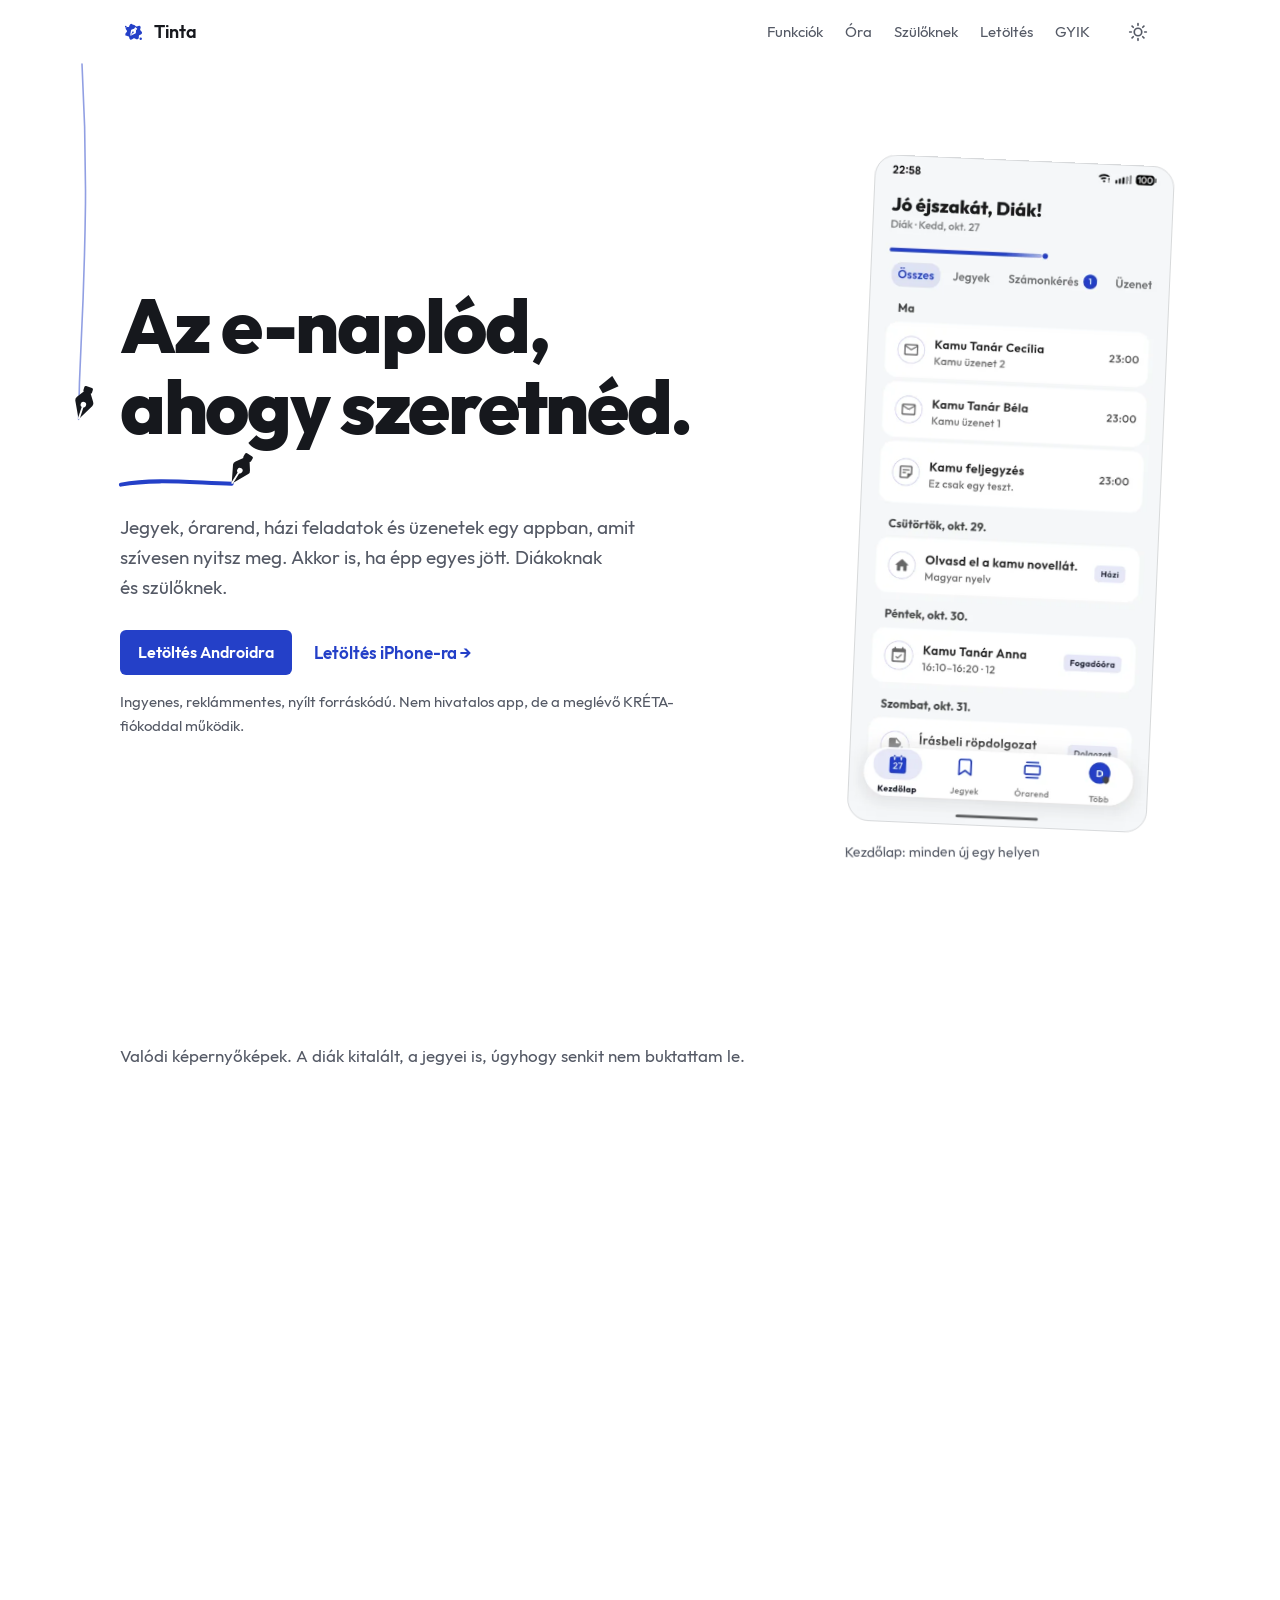
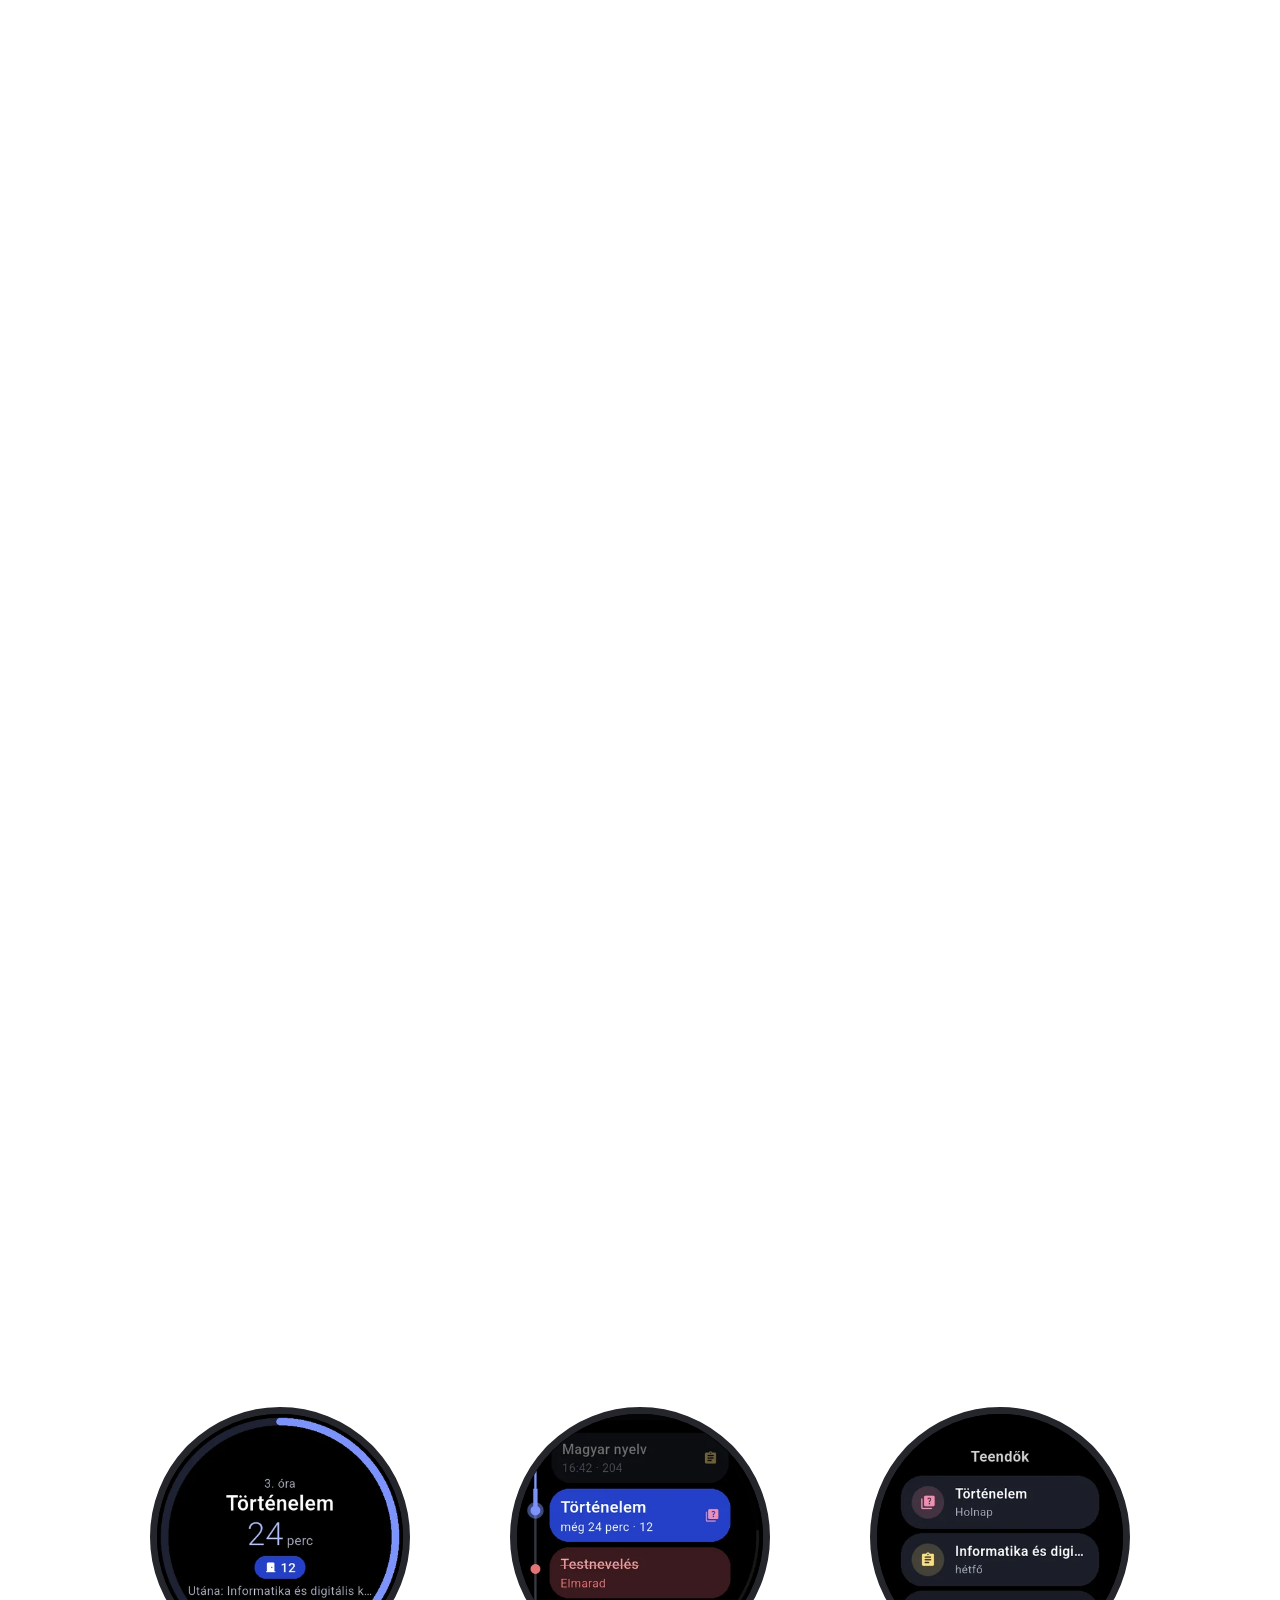
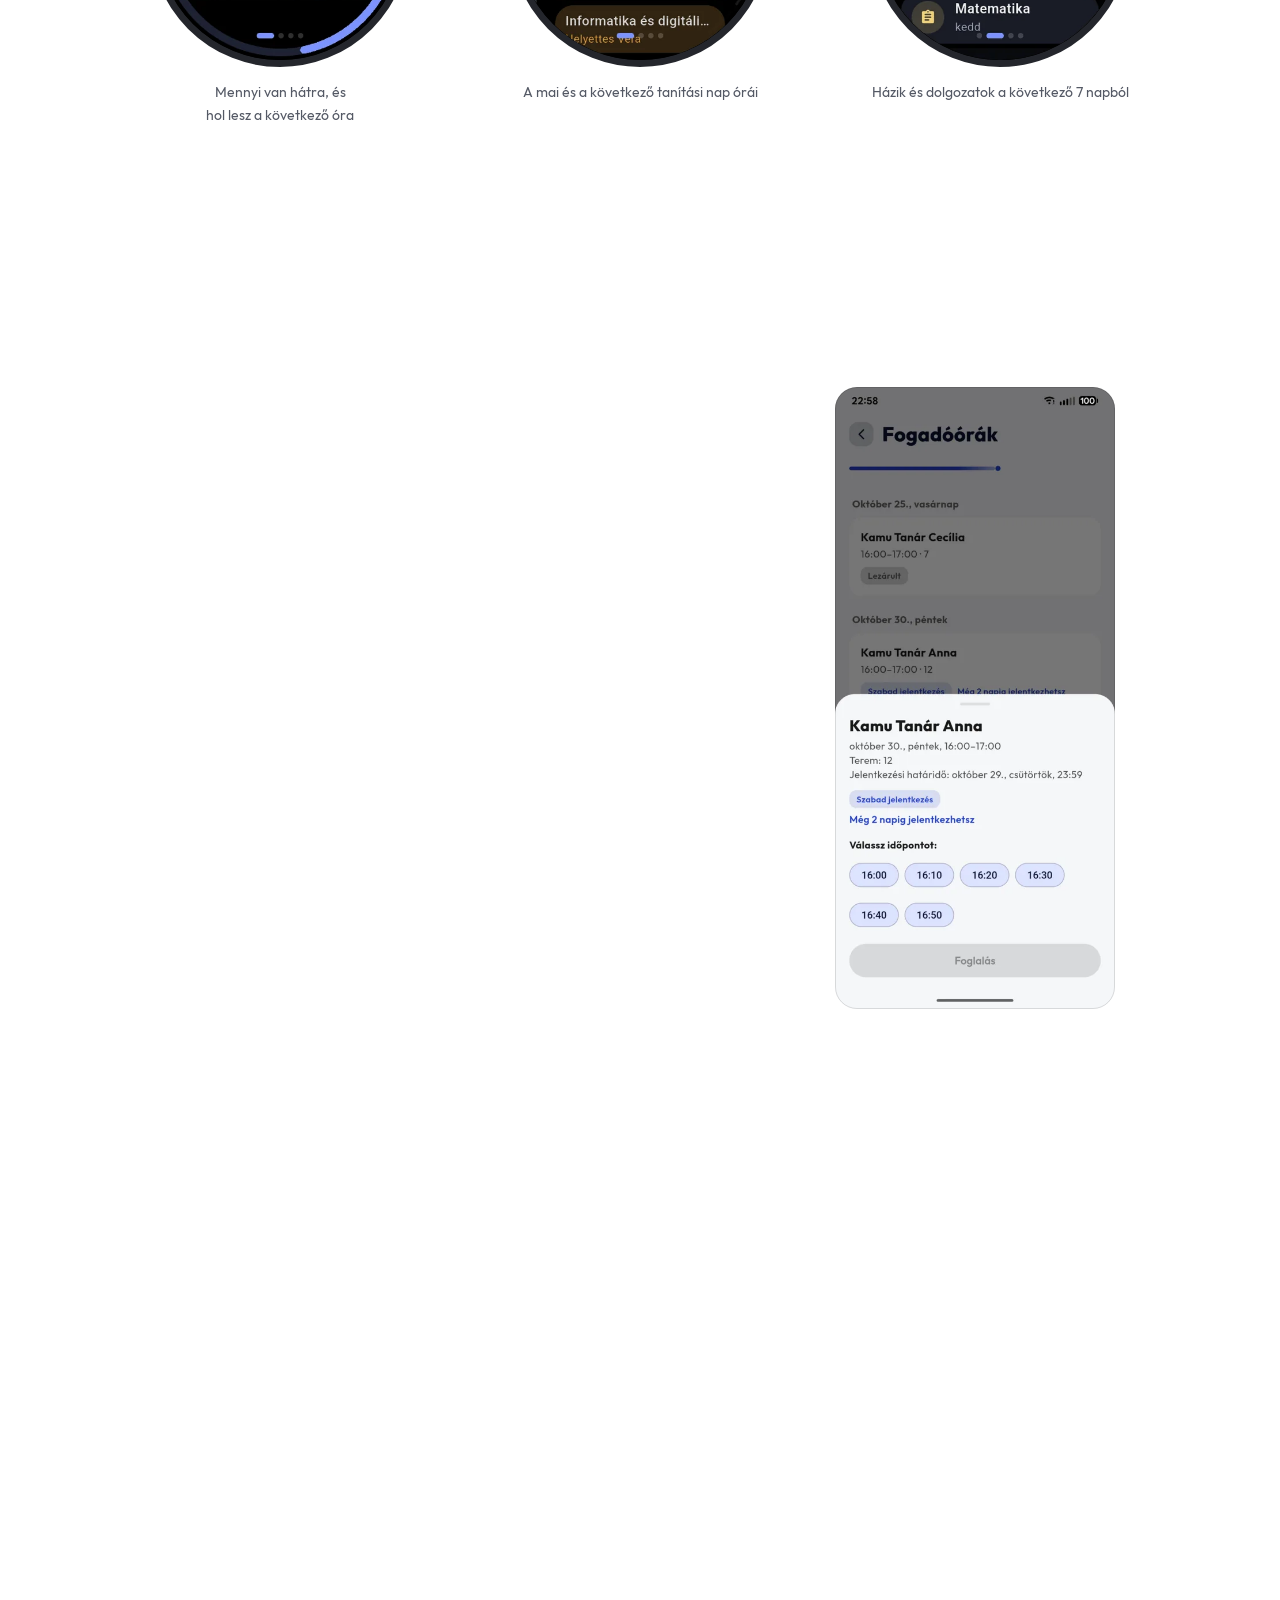
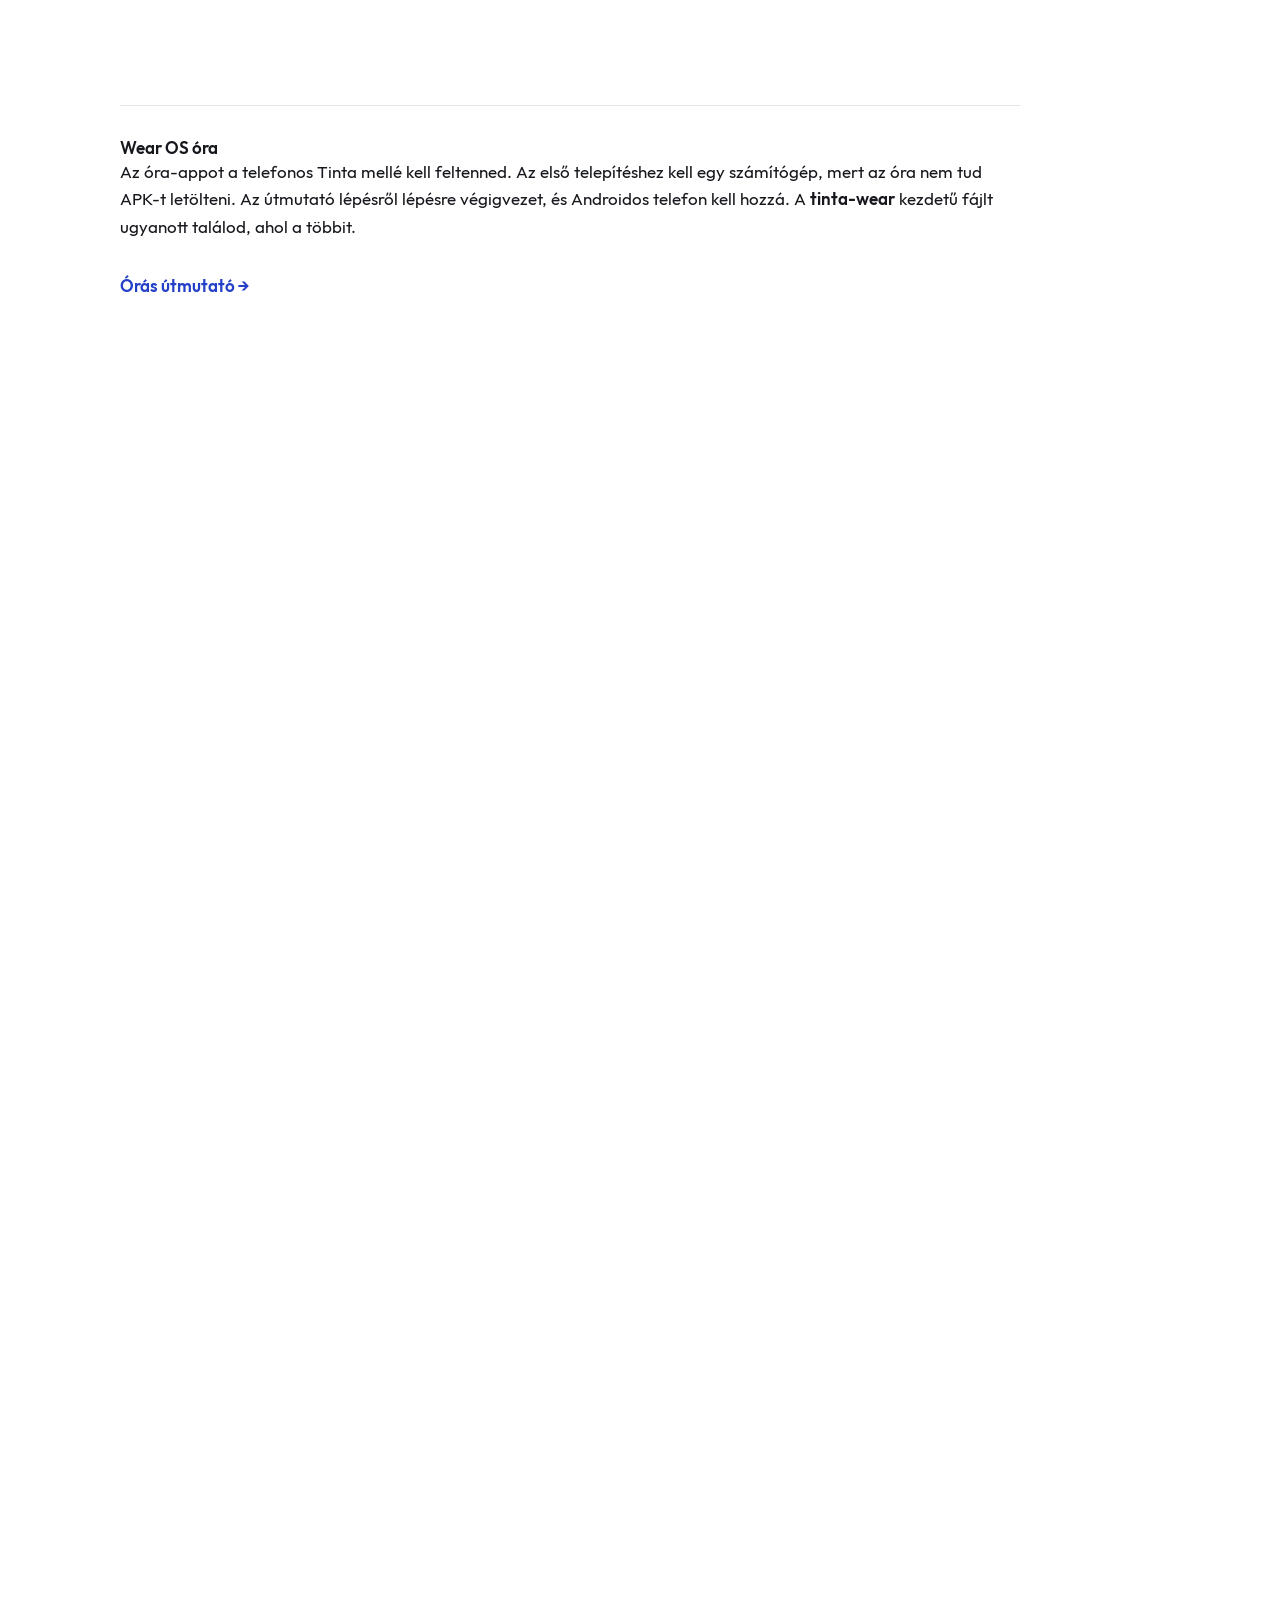
==== index.html @ 8449c196 "Saját F-Droid-tároló (fdroid/repo) + linkek a letöltésnél és a GYIK-ben Co-Authored-By: Claude Opus " ====
<!doctype html>
<html lang="hu" class="no-js">
<head>
  <meta charset="utf-8">
  <meta name="viewport" content="width=device-width, initial-scale=1">
  <meta http-equiv="Content-Security-Policy" content="default-src 'self'; img-src 'self'; style-src 'self'; script-src 'self'; font-src 'self'; object-src 'none'; base-uri 'self'; form-action 'none'">
  <meta name="referrer" content="strict-origin-when-cross-origin">
  <title>Tinta: e-napló app KRÉTA-hoz, Androidra és iPhone-ra</title>
  <meta name="description" content="Tinta: ingyenes, nem hivatalos e-napló app KRÉTA-fiókhoz. Jegyek, órarend, házi feladatok, üzenetek, fogadóórák diákoknak és szülőknek, Androidra és iPhone-ra.">
  <meta name="theme-color" content="#111318">
  <link rel="canonical" href="https://tinta.pacuka.hu/">
  <meta property="og:type" content="website">
  <meta property="og:locale" content="hu_HU">
  <meta property="og:site_name" content="Tinta">
  <meta property="og:title" content="Tinta: e-napló app KRÉTA-hoz">
  <meta property="og:description" content="Ingyenes, nem hivatalos e-napló app KRÉTA-fiókhoz. Jegyek, órarend, házi feladatok, üzenetek, fogadóórák diákoknak és szülőknek.">
  <meta property="og:url" content="https://tinta.pacuka.hu/">
  <meta property="og:image" content="https://tinta.pacuka.hu/img/og.png">
  <meta property="og:image:width" content="1200">
  <meta property="og:image:height" content="630">
  <meta name="twitter:card" content="summary_large_image">
  <script type="application/ld+json">
  {"@context":"https://schema.org","@graph":[
    {"@type":"WebSite","@id":"https://tinta.pacuka.hu/#site","name":"Tinta","alternateName":["Tinta app","Tinta e-napló"],"url":"https://tinta.pacuka.hu/","inLanguage":"hu"},
    {"@type":"MobileApplication","name":"Tinta","alternateName":"Tinta e-napló","url":"https://tinta.pacuka.hu/","description":"Ingyenes, nem hivatalos e-napló app KRÉTA-fiókhoz diákoknak és szülőknek: jegyek, órarend, házi feladatok, üzenetek, fogadóórák.","applicationCategory":"EducationalApplication","operatingSystem":"Android, iOS","inLanguage":"hu","isAccessibleForFree":true,"offers":{"@type":"Offer","price":"0","priceCurrency":"HUF"},"downloadUrl":"https://github.com/Pacuka/tinta/releases/latest","sameAs":["https://github.com/Pacuka/tinta"],"image":"https://tinta.pacuka.hu/img/og.png"}
  ]}
  </script>
  <link rel="icon" href="img/favicon.svg" type="image/svg+xml">
  <link rel="apple-touch-icon" href="img/icon-180.png">
  <link rel="preload" href="fonts/Outfit-800.woff2" as="font" type="font/woff2" crossorigin>
  <script src="js/theme-boot.js"></script>
  <link rel="stylesheet" href="css/style.css">
  <link rel="stylesheet" href="css/anim.css?v=2">
</head>
<body>
<a class="skip" href="#fo">Ugrás a tartalomhoz</a>

<header class="site-header">
  <div class="container">
    <a class="brand" href="./" aria-label="Tinta, főoldal">
      <svg viewBox="0 0 108 108" aria-hidden="true"><defs><mask id="logo-m" maskUnits="userSpaceOnUse" x="0" y="0" width="108" height="108"><path d="M55 24c7 0 9 8 15 7s12-6 15 0-3 10-1 15 10 7 7 14-10 3-12 9 2 13-6 15-10-6-16-4-9 9-15 5-1-10-7-13-13 0-13-8 8-7 7-14-9-8-4-14 10 1 13-5c2-6 5-11 9-11S50 24 55 24z" fill="#fff"/><circle cx="86" cy="82" r="5" fill="#fff"/><circle cx="24" cy="32" r="3.5" fill="#fff"/><g transform="rotate(38 54 56) translate(19.6 20.2) scale(.62)"><path d="M54 88 L36 54 Q34 50 37 46 L48 30 L60 30 L71 46 Q74 50 72 54 Z" fill="#000"/><rect x="45" y="20" width="18" height="12" rx="3" fill="#000"/><path d="M54 86 L54 62" stroke="#fff" stroke-width="3.6" stroke-linecap="round"/><circle cx="54" cy="57" r="5.5" fill="#fff"/></g></mask></defs><rect width="108" height="108" fill="currentColor" mask="url(#logo-m)"/></svg>
      Tinta
    </a>
    <nav class="nav" id="site-nav" aria-label="Főmenü">
      <a href="#funkciok">Funkciók</a>
      <a href="#ora">Óra</a>
      <a href="#szuloknek">Szülőknek</a>
      <a href="#letoltes">Letöltés</a>
      <a href="#gyik">GYIK</a>
    </nav>
    <div class="header-actions">
      <button class="theme-toggle" id="theme-toggle" type="button" aria-pressed="false" aria-label="Világos téma">
        <svg class="moon" viewBox="0 0 24 24" fill="none" stroke="currentColor" stroke-width="2" stroke-linecap="round" stroke-linejoin="round" aria-hidden="true"><path d="M21 12.8A9 9 0 1 1 11.2 3a7 7 0 0 0 9.8 9.8z"/></svg>
        <svg class="sun" viewBox="0 0 24 24" fill="none" stroke="currentColor" stroke-width="2" stroke-linecap="round" aria-hidden="true"><circle cx="12" cy="12" r="4.5"/><path d="M12 2v2M12 20v2M4.9 4.9l1.4 1.4M17.7 17.7l1.4 1.4M2 12h2M20 12h2M4.9 19.1l1.4-1.4M17.7 6.3l1.4-1.4"/></svg>
      </button>
      <button class="menu-toggle" id="menu-toggle" type="button" aria-controls="site-nav" aria-expanded="false" aria-label="Menü">
        <svg viewBox="0 0 24 24" fill="none" stroke="currentColor" stroke-width="2.2" stroke-linecap="round" aria-hidden="true"><path class="bar1" d="M4 7h16"/><path class="bar2" d="M4 12h16"/><path class="bar3" d="M4 17h16"/></svg>
      </button>
    </div>
  </div>
</header>

<main id="fo">
  <div class="margin-ink" aria-hidden="true"><svg><path class="mi-line"/><g class="mi-blot"><path d="M55 24c7 0 9 8 15 7s12-6 15 0-3 10-1 15 10 7 7 14-10 3-12 9 2 13-6 15-10-6-16-4-9 9-15 5-1-10-7-13-13 0-13-8 8-7 7-14-9-8-4-14 10 1 13-5c2-6 5-11 9-11S50 24 55 24z"/></g><g class="mi-nib"><g transform="scale(.5) translate(-54 -88)"><path d="M54 88 L36 54 Q34 50 37 46 L48 30 L60 30 L71 46 Q74 50 72 54 Z"/><rect x="45" y="20" width="18" height="12" rx="3"/><path class="nib-slit" d="M54 86 L54 62"/><circle class="nib-hole" cx="54" cy="57" r="5.5"/></g></g></svg></div>

  <!-- 1. Hero -->
  <section class="hero">
    <div class="container hero-grid">
      <div class="hero-text">
      <h1>Az e-naplód,<br><span class="nowrap">ahogy szeretnéd.</span></h1>
      <svg class="ink-stroke" viewBox="0 0 360 64" aria-hidden="true"><path class="ink-line" d="M6 38 C 70 26, 150 46, 232 32 S 300 26, 318 33"/><g class="ink-blot"><path d="M55 24c7 0 9 8 15 7s12-6 15 0-3 10-1 15 10 7 7 14-10 3-12 9 2 13-6 15-10-6-16-4-9 9-15 5-1-10-7-13-13 0-13-8 8-7 7-14-9-8-4-14 10 1 13-5c2-6 5-11 9-11S50 24 55 24z" transform="translate(322 33) scale(.5) translate(-54 -56)"/><circle cx="356" cy="50" r="3.2"/><circle cx="352" cy="14" r="2.2"/></g><g class="ink-nib"><g transform="rotate(32) scale(.62) translate(-54 -88)"><path d="M54 88 L36 54 Q34 50 37 46 L48 30 L60 30 L71 46 Q74 50 72 54 Z"/><rect x="45" y="20" width="18" height="12" rx="3"/><path class="nib-slit" d="M54 86 L54 62"/><circle class="nib-hole" cx="54" cy="57" r="5.5"/></g></g></svg>
      <p class="lead">Jegyek, órarend, házi feladatok és üzenetek egy appban, amit szívesen nyitsz meg. Akkor is, ha épp egyes jött. Diákoknak és szülőknek.</p>
      <p class="hero-actions">
        <a class="btn btn--primary" href="#letoltes">Letöltés Androidra</a>
        <a class="text-link" href="#iphone">Letöltés iPhone-ra <span aria-hidden="true">→</span></a>
      </p>
      <p class="hero-note">Ingyenes, reklámmentes, nyílt forráskódú. Nem hivatalos app, de a meglévő KRÉTA-fiókoddal működik.</p>
      </div>
      <figure class="hero-shot">
        <div class="screen"><img class="shot-dark" src="img/shots/kezdolap-dark.webp" width="486" height="1080" loading="lazy" alt="A Tinta kezdőlapja: üdvözlés, új üzenetek, házi feladat, fogadóóra-foglalás és dolgozat egy listában"><img class="shot-light" src="img/shots/kezdolap-light.webp" width="486" height="1080" loading="lazy" alt="A Tinta kezdőlapja: üdvözlés, új üzenetek, házi feladat, fogadóóra-foglalás és dolgozat egy listában"></div>
        <figcaption>Kezdőlap: minden új egy helyen</figcaption>
      </figure>
    </div>
  </section>

  <!-- 2. Képek -->
  <section class="section section--shots" id="kepek">
    <div class="container">
      <div class="shots-head">
        <p class="sec-no" aria-hidden="true">Képek</p>
        <h2>Így néz ki.</h2>
        <p>Valódi képernyőképek. A diák kitalált, a jegyei is, úgyhogy senkit nem buktattam le.</p>
      </div>
      <ul class="shots" id="shots-gallery" aria-label="Képernyőképek, oldalra görgethető" aria-roledescription="karusszel">
        <li class="phone-only"><figure>
          <div class="screen"><img class="shot-dark" src="img/shots/kezdolap-dark.webp" width="486" height="1080" loading="lazy" alt="A Tinta kezdőlapja: üdvözlés, új üzenetek, házi feladat, fogadóóra-foglalás és dolgozat egy listában"><img class="shot-light" src="img/shots/kezdolap-light.webp" width="486" height="1080" loading="lazy" alt="A Tinta kezdőlapja: üdvözlés, új üzenetek, házi feladat, fogadóóra-foglalás és dolgozat egy listában"></div>
          <figcaption>Kezdőlap: minden új egy helyen</figcaption></figure></li>
        <li><figure>
          <div class="screen"><img class="shot-dark" src="img/shots/jegyek-dark.webp" width="486" height="1080" loading="lazy" alt="Jegyek: az átlag alakulása grafikonon és tantárgyankénti átlagok"><img class="shot-light" src="img/shots/jegyek-light.webp" width="486" height="1080" loading="lazy" alt="Jegyek: az átlag alakulása grafikonon és tantárgyankénti átlagok"></div>
          <figcaption>Jegyek: átlag, alakulás, tárgyak</figcaption></figure></li>
        <li><figure>
          <div class="screen"><img class="shot-dark" src="img/shots/orarend-dark.webp" width="486" height="1080" loading="lazy" alt="Órarend: a nap órái időponttal és teremmel"><img class="shot-light" src="img/shots/orarend-light.webp" width="486" height="1080" loading="lazy" alt="Órarend: a nap órái időponttal és teremmel"></div>
          <figcaption>Órarend: időpont és terem</figcaption></figure></li>
        <li><figure>
          <div class="screen"><img class="shot-dark" src="img/shots/fogadoorak-dark.webp" width="486" height="1080" loading="lazy" alt="Fogadóórák: a saját foglalás felül, alatta a tanárok fogadóórái"><img class="shot-light" src="img/shots/fogadoorak-light.webp" width="486" height="1080" loading="lazy" alt="Fogadóórák: a saját foglalás felül, alatta a tanárok fogadóórái"></div>
          <figcaption>Fogadóórák: foglalás pár koppintással</figcaption></figure></li>
      </ul>
    </div>
  </section>

  <!-- 3. Miért Tinta? -->
  <section class="section" id="funkciok">
    <div class="container col">
      <p class="sec-no" aria-hidden="true">Funkciók</p>
      <h2>Minden ott van, ahol keresed.</h2>
      <p class="lead">Ugyanazok az adatok, mint a hivatalos KRÉTA-appban, csak nem kell vadásznod rájuk, és nem kell háromszor újraindítanod, hogy betöltsön.</p>
      <div class="features">
        <div class="feature">
          <h3>Válassz témát</h3>
          <p>Témát is választhatsz: Kobalt, Fekete-sárga, Petrol, Üveg vagy Androidon a telefonod saját színei, sötét és világos változatban is.</p>
        </div>
        <div class="feature">
          <h3>Net nélkül is megy</h3>
          <p>Gyorsan indul, és a legutóbbi adataidat akkor is mutatja, ha épp nincs net. Vagy ha épp a KRÉTA nincs. 2026 szeptemberében például napokig akadozott. A buszon is megnézheted, hányadik órád következik.</p>
        </div>
        <div class="feature">
          <h3>Szól, ha kell</h3>
          <p>Értesít, ha új jegyet kaptál, vagy ha elmarad egy óra (iPhone-on néha kis késéssel). Az utóbbinak általában jobban örülsz.</p>
        </div>
        <div class="feature">
          <h3>Az adataid nálad maradnak</h3>
          <p>A jegyeid csak a telefonod és a KRÉTA között utaznak. Nincs reklám, nincs követés, nincs statisztika. Én sem tudom, hányas lett a dolgozatod. A KRÉTA fejlesztőjét 2024-ben <a href="https://telex.hu/techtud/2024/02/21/kreta-hekkertamadas-feltores-szemelyes-adatok-naih-vizsgalat-eredmeny-adatvedelmi-birsag">110 millió forintra bírságolta</a> az adatvédelmi hatóság egy hekkertámadás miatt. Tőlem nincs mit ellopni, mert nincs szerverem.</p>
        </div>
      </div>
    </div>
  </section>

  <!-- Óra -->
  <section class="section" id="ora">
    <div class="container">
      <div class="col">
        <p class="sec-no" aria-hidden="true">Óra</p>
        <h2>A Tinta mindig kéznél van.</h2>
        <p class="lead">Ha Wear OS-es órád van (például Galaxy Watch4 vagy újabb, illetve Pixel Watch), a Tinta azon is fut. Az adatokat a telefonos Tintától kapja, úgyhogy az órán nem kell belépni.</p>
      </div>
      <ul class="watches">
        <li><figure>
          <img src="img/shots/ora-kezdolap.webp" width="400" height="400" loading="lazy" alt="Tinta az órán: a kör alakú csík mutatja az óra haladását, középen a tantárgy, a hátralévő percek és a terem.">
          <figcaption>Mennyi van hátra, és hol lesz a következő óra</figcaption></figure></li>
        <li><figure>
          <img src="img/shots/ora-orarend.webp" width="400" height="400" loading="lazy" alt="Órarend az órán: a tintavonal mellett a nap órái, az elmaradt piros, a helyettesítés narancs.">
          <figcaption>A mai és a következő tanítási nap órái</figcaption></figure></li>
        <li><figure>
          <img src="img/shots/ora-teendok.webp" width="400" height="400" loading="lazy" alt="Teendők az órán: a következő napok házijai és dolgozatai tantárggyal és nappal.">
          <figcaption>Házik és dolgozatok a következő 7 napból</figcaption></figure></li>
      </ul>
      <div class="col">
        <p>A számlapra is kiteheted egy kis mezőben a következő órát, vagy oldalra húzva gyorsnézetben megnézheted, az app megnyitása nélkül. A tanulmányi átlagod és a friss jegyeid is ott vannak. A részletekhez ott a telefon, ez egy óra, nem regényolvasó.</p>
      </div>
    </div>
  </section>

  <!-- 4. Szülőknek -->
  <section class="section" id="szuloknek">
    <div class="container split">
      <div class="split-text">
        <p class="sec-no" aria-hidden="true">Szülőknek</p>
        <h2>Ugyanaz az app, szülői fiókkal.</h2>
        <p class="lead">Szülőként is a hivatalos KRÉTA-oldalon lépsz be. A Tinta magától rájön, hogy szülő vagy. Semmit nem kell beállítanod.</p>
        <ul class="plain-list">
          <li><strong>Igazolás beküldése</strong> Hiányzás igazolása az appból, akár orvosi papír fotójával. Látod a döntést is.</li>
          <li><strong>Fogadóóra-foglalás</strong> Válassz időpontot, és tedd be a naptáradba. Reggel emlékeztet is.</li>
          <li><strong>Üzenet a tanároknak</strong> Írj az osztályfőnöknek vagy bármelyik tanárnak. A válaszokat is ugyanott látod.</li>
          <li><strong>Több gyerek, egy app</strong> Minden gyereknek külön fiókja van, egy koppintással válthatsz köztük.</li>
        </ul>
      </div>
      <figure class="split-shot">
        <div class="screen"><img class="shot-dark" src="img/shots/foglalas-dark.webp" width="486" height="1080" loading="lazy" alt="Fogadóóra foglalása: szabad időpontok gombokként, alatta a Foglalás gomb"><img class="shot-light" src="img/shots/foglalas-light.webp" width="486" height="1080" loading="lazy" alt="Fogadóóra foglalása: szabad időpontok gombokként, alatta a Foglalás gomb"></div>
      </figure>
    </div>
  </section>

  <!-- 5. Letöltés -->
  <section class="section" id="letoltes">
    <div class="container">
      <div class="col">
        <p class="sec-no" aria-hidden="true">Letöltés</p>
        <h2>Így teheted fel. <span class="stamp">Ingyenes</span></h2>
        <p class="lead">Az appboltokban még nincs fent, ezért a GitHubról töltheted le. Regisztrálni sem kell.</p>
      </div>
      <div class="download">
        <div class="platform">
          <h3>Android</h3>
          <ol>
            <li>Nyisd meg a letöltési oldalt a telefonodon.</li>
            <li>Töltsd le ezt: <strong>tinta-…-arm64-v8a.apk</strong> (a legtöbb mai telefonra ez kell). Régebbi telefonra az <strong>armeabi-v7a</strong> változat kell.</li>
            <li>Nyisd meg a letöltött fájlt, és engedélyezd a telepítést, ha a telefon rákérdez.</li>
          </ol>
          <!-- Kiadáskor frissíteni: verziószám és méret (arm64 APK). -->
          <p class="platform-actions"><a class="btn btn--primary" href="https://github.com/Pacuka/tinta/releases/latest">Letöltés (GitHub)</a> <span class="dl-meta">v1.7.0 · 14 MB</span></p>
          <p class="small">Ha új verzió jön ki, az app szól, és pár koppintással frissítheted.</p>
          <p class="small">F-Droidot használsz? Vedd fel a <a href="https://fdroid.link/#https://tinta.pacuka.hu/fdroid/repo?fingerprint=7332B48B129B1CCF4725B177BD5091FEB39F1C6BF50FBC69EE1B6D5174860196"><span class="nowrap">Tinta F-Droid-tárolóját</span></a>, és onnan is telepítheted, frissítheted.</p>
        </div>
        <div class="platform" id="iphone">
          <h3>iPhone</h3>
          <ol>
            <li>iPhone-ra az <strong>AltStore</strong> nevű ingyenes programmal tudod feltenni, egy számítógép segítségével.</li>
            <li>Az útmutató lépésről lépésre végigvezet, képekkel és hibaelhárítással.</li>
            <li>Fontos: ingyenes Apple ID-vel az appot <strong>hetente újra kell hitelesíteni</strong>. Ha a gépen fut az AltServer, és a telefon ugyanarra a wifire csatlakozik, ezt magától elintézi.</li>
          </ol>
          <p class="platform-actions">
            <a class="text-link" href="https://github.com/Pacuka/tinta/blob/main/ipa-sideloading.md">iPhone-os útmutató <span aria-hidden="true">→</span></a>
            <a class="text-link text-link--quiet" href="https://github.com/Pacuka/tinta/releases/latest">Tinta.ipa</a>
          </p>
        </div>
      </div>
      <div class="watch-install" id="ora-telepites">
        <h3>Wear OS óra</h3>
        <p>Az óra-appot a telefonos Tinta mellé kell feltenned. Az első telepítéshez kell egy számítógép, mert az óra nem tud APK-t letölteni. Az útmutató lépésről lépésre végigvezet, és Androidos telefon kell hozzá. A <strong>tinta-wear</strong> kezdetű fájlt ugyanott találod, ahol a többit.</p>
        <p class="platform-actions">
          <a class="text-link" href="https://github.com/Pacuka/tinta/blob/main/wear-os.md">Órás útmutató <span aria-hidden="true">→</span></a>
        </p>
      </div>
    </div>
  </section>

  <!-- 6. GYIK -->
  <section class="section" id="gyik">
    <div class="container">
      <div class="col"><p class="sec-no" aria-hidden="true">Kérdések</p>
      <h2>Gyakori kérdések</h2></div>
      <div class="faq">
        <div class="qa">
          <h3>Ez a hivatalos KRÉTA-app?</h3>
          <p>Nem. A Tinta független, nem hivatalos alkalmazás. Ugyanonnan tölti le az adataidat, ahonnan a hivatalos KRÉTA-app is. Nem áll kapcsolatban a KRÉTA üzemeltetőjével (Educational Development Informatikai Zrt., korábban eKRÉTA Informatikai Zrt.), és az nem is támogatja.</p>
        </div>
        <div class="qa">
          <h3>Biztonságos? Látja valaki a jelszavam?</h3>
          <p>A belépéshez a Tinta az appon belül megnyitja a KRÉTA hivatalos bejelentkezési oldalát (<span class="nowrap">idp.e-kreta.hu</span>), ott adod meg a jelszavad. A Tinta nem kéri el, nem menti el és sehova nem küldi tovább, ezt a nyilvános forráskódban bárki ellenőrizheti. Az adataid titkosítva, csak a telefonod és a KRÉTA szerverei között utaznak. Nincs köztes szerver, és nem figyelem, mit csinálsz az appban.</p>
        </div>
        <div class="qa">
          <h3>Miért nincs a Google Play Áruházban?</h3>
          <p>Mert ott nem élne sokáig. 2020 decemberében az eKRÉTA kérésére a Google egy csapásra levette a Play Áruházból a Filc Naplót, az Arisztokrétát és még két másik KRÉTA-klienst (Napló+, K-Napló), összesen nagyjából 20 000 aktív telepítéssel (<a href="https://web.archive.org/web/2021/https://filcnaplo.hu/dmca/">a Filc csapatának beszámolója</a>). 2021 szeptemberében a Filc még egyszer felkerült a Playre, és 11 napot élt. Később a reFilc is eltűnt onnan. Nem szeretném, ha a Tinta is erre a sorsra jutna, úgyhogy marad a közvetlen letöltés. Bónusz: így az újítások is gyorsabban jönnek. A fájlt a saját kulcsommal írom alá, így a telepített Tintát csak az én frissítéseim írhatják felül. Ezért mindig innen vagy a GitHubról töltsd le, máshonnan ne.</p>
        </div>
        <div class="qa">
          <h3>Hogyan frissül?</h3>
          <p>Androidon a Tinta minden indításkor megnézi a GitHubon, van-e új verzió, és ha van, szól. Egy koppintással letöltöd, a telepítést pedig a telefonod kéri jóváhagyni. Az adataid és a beállításaid megmaradnak. Ha az <a href="https://obtainium.imranr.dev/">Obtainiumot</a> használod, add hozzá ezt a címet: <span class="nowrap">github.com/Pacuka/tinta</span>, és onnantól az is figyeli a frissítéseket. F-Droidban (vagy Droid-ify-ban) pedig a <a href="https://fdroid.link/#https://tinta.pacuka.hu/fdroid/repo?fingerprint=7332B48B129B1CCF4725B177BD5091FEB39F1C6BF50FBC69EE1B6D5174860196">Tinta saját tárolóját</a> veheted fel, ugyanazok az APK-k vannak benne, mint a GitHubon.</p>
        </div>
        <div class="qa">
          <h3>Milyen órán megy?</h3>
          <p>Wear OS-es órán, például Galaxy Watch4-en vagy újabbon, illetve Pixel Watch-on, Androidos telefon mellett. Eddig csak Galaxy Watch7-en volt kipróbálva, más órákon még nem. Apple Watch-ra nincs, és a régi, Tizen-es Galaxy órákon sem fut.</p>
        </div>
        <div class="qa">
          <h3>Honnan tudom, hogy a fájl tényleg tőled van?</h3>
          <p>Minden Tinta APK-t ugyanazzal a kulccsal írok alá. A tanúsítvány SHA-256-ujjlenyomata: <code class="fp">AA:48:66:1E:28:55:5B:22:FA:D6:FB:FD:B6:C0:C6:79:68:62:9B:FA:9F:5C:FD:12:1D:48:7E:22:13:7F:F7:AA</code> Az Android magától is visszautasítja azt a frissítést, amelyet más kulcs írt alá, úgyhogy egy hamisított Tinta nem tudja felülírni a tiédet.</p>
        </div>
        <div class="qa">
          <h3>Hogyan működnek az értesítések?</h3>
          <p>A Tinta az órarended alapján óra előtt, az óra elején és rögtön óra után megnézi a KRÉTÁ-ban, van-e új jegy, hiányzás vagy elmaradó óra, máskor nagyjából negyedóránként. Ha rákoppintasz az értesítésre, rögtön az adott jegy vagy üzenet nyílik meg. Ez teljesen a telefonodon történik, nincs köztes értesítési szerver. Az akkumulátorkímélő beállítások késleltethetik: Xiaomi-telefonokon engedélyezd az automatikus indítást, és vedd le a Tintáról az akkumulátorkorlátozást. iPhone-on akkor néz körül, amikor az iOS engedi, ezért ott késhetnek az értesítések.</p>
        </div>
        <div class="qa">
          <h3>Valami nem működik. Kinek szóljak?</h3>
          <p>Nekem, ne az iskolának és ne a KRÉTA ügyfélszolgálatának: ők nem tudnak segíteni a Tintával. Hibát a <a href="https://github.com/Pacuka/tinta/issues">GitHubon</a> jelezhetsz, vagy ha az app hibaképernyőt mutat, közvetlenül onnan is. A hibajegyek nyilvánosak, ezért ne írj bele nevet, iskolát, jegyet vagy más személyes adatot. Írd le, mit csináltál, mire számítottál, és mi történt helyette.</p>
        </div>
        <div class="qa">
          <h3>Fontos dolgokban is számíthatok rá?</h3>
          <p>A Tinta ugyanazokat az adatokat mutatja, mint a hivatalos app, de egy ember hobbiprojektje, ingyenes, és garancia nélkül kapod, úgy, ahogy van. Ha valami igazán fontos, például határidő, igazolás vagy félévi jegy, nézd meg a hivatalos KRÉTÁ-ban is. Ha egy értesítés késik vagy elmarad, vagy egy adat rosszul jelenik meg, azért nem tudok felelősséget vállalni.</p>
        </div>
        <div class="qa">
          <h3>Minden funkciót kipróbáltál?</h3>
          <p>Élesben nem mindet lehet kipróbálni: egy igazolást vagy egy fogadóóra-foglalást nem küldhetek be csak tesztelésből. Ezért minden funkciót egy tesztszerveren is végigpróbáltam, amely úgy válaszol, mint a KRÉTA. Ha élesben valami mégsem úgy megy, ahogy kéne, szólj.</p>
        </div>
        <div class="qa">
          <h3>Használtál mesterséges intelligenciát?</h3>
          <p>Igen, sokat. A kód nagy részét a Claude nevű AI írja: én mondom meg, mit csináljon, átnézem, és minden változást kipróbálok a saját telefonomon, mielőtt kiadnám. A Dartot még tanulom: a kódot nagyjából értem, de nem minden részét látom át egyedül. A forráskód nyilvános, úgyhogy nem kell elhinned nekem: bárki megnézheti, mit csinál az app.</p>
        </div>
        <div class="qa">
          <h3>Mennyibe kerül?</h3>
          <p>Semennyibe. Nincs benne reklám, és fizetős funkció sincs. Tényleg. Összehasonlításul: a KRÉTA fenntartása <a href="https://telex.hu/belfold/2026/06/03/kreta-monopolhelyzet-kozoktatas-informatika-lannert-judit-fauszt-zoltan">évente több mint 7 milliárd forintba</a> kerül, az adódból.</p>
        </div>
        <div class="qa">
          <h3>Mi köze a Folióhoz és a Firkához?</h3>
          <p>A Tinta a Folio nevű nyílt forráskódú KRÉTA-kliens továbbfejlesztése. A Folio pedig a Filc, a reFilc és a Firka munkájára épül. Köszönet minden korábbi fejlesztőnek! Saját kinézetet és új funkciókat kapott, például szülői belépést, igazolásküldést és fogadóórákat. A forráskód nyilvános, AGPL-3.0 licenccel.</p>
        </div>
      </div>
    </div>
  </section>

</main>

<footer class="site-footer">
  <div class="container">
    <p class="disclaimer">A Tinta nem hivatalos KRÉTA-alkalmazás, és nem áll kapcsolatban a KRÉTA üzemeltetőjével, az Educational Development Informatikai Zrt.-vel (korábban eKRÉTA Informatikai Zrt.).</p>
    <p>Készítette <a href="https://github.com/Pacuka">Pacuka</a>, a Folio nyílt forráskódú projektre építve. AGPL-3.0 licenc.</p>
    <p class="footer-links">
      <a href="adatvedelem.html">Adatvédelem</a>
      <a href="https://github.com/Pacuka/tinta">GitHub</a>
      <a href="https://github.com/Pacuka/tinta/issues">Hibabejelentés</a>
    </p>
  </div>
</footer>

<script src="js/main.js"></script>
  <script src="js/anim.js" defer></script>
</body>
</html>
---- css/style.css ----
/* Tinta weboldal: „csendes” változat, egy keskeny szöveghasáb,
   a képernyőképek beszélnek. Sötét (alap) és fehér téma. */

@font-face {
  font-family: "Outfit";
  src: url("../fonts/Outfit-400.woff2") format("woff2");
  font-weight: 400;
  font-display: swap;
}
@font-face {
  font-family: "Outfit";
  src: url("../fonts/Outfit-600.woff2") format("woff2");
  font-weight: 600;
  font-display: swap;
}

@font-face {
  font-family: "Outfit";
  src: url("../fonts/Outfit-800.woff2") format("woff2");
  font-weight: 800;
  font-display: swap;
}

/* ---------- tokens ---------- */
:root,
:root[data-theme="dark"] {
  --bg: #111318;
  --text: #e8e9ed;
  --muted: #a1a5b0;
  --faint: #6f7480;
  --line: rgba(255, 255, 255, 0.11);
  --ink: #93a5ff; /* links, small accents */
  --stroke: #5c76ff; /* the pen line */
  --btn: #3f5ef0;
  --btn-text: #ffffff;
  --focus: #ffd166;
  --screen-edge: rgba(255, 255, 255, 0.14);
  --red: #ff7a6b;
  color-scheme: dark;
}
:root[data-theme="light"] {
  --bg: #ffffff;
  --text: #16181d;
  --muted: #545965;
  --faint: #8a8f99;
  --line: rgba(0, 0, 0, 0.1);
  --ink: #2440c8;
  --stroke: #2440c8;
  --btn: #2440c8;
  --btn-text: #ffffff;
  --focus: #b4007a;
  --screen-edge: rgba(0, 0, 0, 0.12);
  --red: #c8321e;
  color-scheme: light;
}
/* without JavaScript: follow the device */
@media (prefers-color-scheme: light) {
  :root:not([data-theme]) {
    --bg: #ffffff;
    --text: #16181d;
    --muted: #545965;
    --faint: #8a8f99;
    --line: rgba(0, 0, 0, 0.1);
    --ink: #2440c8;
    --stroke: #2440c8;
    --btn: #2440c8;
    --focus: #b4007a;
    --screen-edge: rgba(0, 0, 0, 0.12);
    --red: #c8321e;
    color-scheme: light;
  }
}

/* ---------- base ---------- */
*,
*::before,
*::after {
  box-sizing: border-box;
}
html {
  scroll-behavior: smooth;
  -webkit-text-size-adjust: 100%;
}
body {
  margin: 0;
  background: var(--bg);
  color: var(--text);
  font-family: "Outfit", system-ui, sans-serif;
  font-size: 17px;
  line-height: 1.6;
  -webkit-font-smoothing: antialiased;
  overflow-x: hidden;
}
img,
svg {
  display: block;
  max-width: 100%;
}
a {
  color: var(--ink);
  text-underline-offset: 3px;
  text-decoration-thickness: 1px;
}
a:hover {
  text-decoration-thickness: 2px;
}
h1,
h2,
h3 {
  margin: 0;
  font-weight: 600;
  line-height: 1.2;
  text-wrap: balance;
}
h2 {
  font-size: clamp(32px, 5.2vw, 56px);
  font-weight: 800;
  letter-spacing: -0.03em;
  line-height: 1.04;
}
.sec-no {
  font-size: 13px;
  font-weight: 600;
  letter-spacing: 0.08em;
  text-transform: uppercase;
  color: var(--ink);
  margin-bottom: 10px;
}
.stamp {
  display: inline-block;
  vertical-align: middle;
  margin-left: 10px;
  padding: 2px 10px 1px;
  border: 2.5px solid var(--red);
  border-radius: 5px;
  color: var(--red);
  font-size: 15px;
  font-weight: 800;
  letter-spacing: 0.12em;
  text-transform: uppercase;
  line-height: 1.5;
  transform: rotate(-6deg) translateY(-6px);
  opacity: 0.9;
}
.dl-meta {
  font-size: 14px;
  color: var(--muted);
  margin-left: 10px;
  font-variant-numeric: tabular-nums;
}
h3 {
  font-size: 17px;
}
.feature h3 {
  font-size: 21px;
  font-weight: 800;
  letter-spacing: -0.01em;
}
p,
figure,
ul,
ol {
  margin: 0;
}
p {
  text-wrap: pretty;
}
strong {
  font-weight: 600;
}
.nowrap {
  white-space: nowrap;
}
:focus-visible {
  outline: 2px solid var(--focus);
  outline-offset: 3px;
  border-radius: 4px;
}
.skip {
  position: absolute;
  left: -999px;
  top: 8px;
  background: var(--bg);
  color: var(--text);
  padding: 8px 12px;
  border: 1px solid var(--line);
  z-index: 100;
}
.skip:focus {
  left: 16px;
}
@media (prefers-reduced-motion: reduce) {
  html {
    scroll-behavior: auto;
  }
  *,
  *::before,
  *::after {
    transition: none !important;
  }
}

/* ---------- layout ---------- */
.container {
  width: 100%;
  max-width: 1088px;
  margin: 0 auto;
  padding: 0 20px;
}
@media (min-width: 720px) {
  .container {
    padding: 0 24px;
  }
}
/* the reading column: short lines, left aligned */
.col {
  max-width: 640px;
}
.container.col {
  max-width: 1088px;
}
.container.col > * {
  max-width: 640px;
}
.lead {
  color: var(--muted);
  margin-top: 10px;
}
.small {
  font-size: 15px;
  color: var(--muted);
}
.section {
  padding: 72px 0 0;
}
@media (min-width: 900px) {
  .section {
    padding-top: 112px;
  }
}

/* ---------- header ---------- */
.site-header {
  position: relative;
  z-index: 20;
}
.site-header .container {
  display: flex;
  align-items: center;
  height: 64px;
  gap: 8px;
}
.brand {
  display: flex;
  align-items: center;
  gap: 8px;
  font-weight: 600;
  font-size: 18px;
  color: var(--text);
  text-decoration: none;
}
.brand svg {
  width: 26px;
  height: 26px;
  color: var(--stroke);
}
.nav {
  display: none;
  margin-left: auto;
  gap: 22px;
}
.nav a {
  color: var(--muted);
  text-decoration: none;
  font-size: 15px;
}
.nav a:hover {
  color: var(--text);
}
@media (min-width: 760px) {
  .nav {
    display: flex;
  }
}
@media (max-width: 759px) {
  .nav.open {
    display: flex;
    flex-direction: column;
    gap: 0;
    position: absolute;
    top: 64px;
    left: 0;
    right: 0;
    padding: 4px 20px 16px;
    background: var(--bg);
    border-bottom: 1px solid var(--line);
  }
  .nav.open a {
    font-size: 18px;
    padding: 10px 0;
    color: var(--text);
  }
  /* without JavaScript the menu can't open, so just show the links */
  .no-js .nav {
    display: flex;
    flex-wrap: wrap;
    gap: 4px 14px;
  }
  .no-js .site-header .container {
    flex-wrap: wrap;
    height: auto;
    padding-top: 14px;
  }
}
.header-actions {
  display: flex;
  align-items: center;
  gap: 2px;
  margin-left: auto;
}
@media (min-width: 760px) {
  .header-actions {
    margin-left: 18px;
  }
}
.theme-toggle,
.menu-toggle {
  width: 44px;
  height: 44px;
  padding: 0;
  border: 0;
  background: none;
  color: var(--muted);
  display: grid;
  place-items: center;
  cursor: pointer;
}
.theme-toggle:hover,
.menu-toggle:hover {
  color: var(--text);
}
.theme-toggle svg,
.menu-toggle svg {
  width: 20px;
  height: 20px;
}
.theme-toggle .sun {
  display: none;
}
:root[data-theme="light"] .theme-toggle .sun {
  display: block;
}
:root[data-theme="light"] .theme-toggle .moon {
  display: none;
}
.no-js .theme-toggle,
.no-js .menu-toggle {
  display: none;
}
@media (min-width: 760px) {
  .menu-toggle {
    display: none;
  }
}

/* ---------- buttons & links ---------- */
.btn {
  display: inline-block;
  padding: 10px 18px;
  border-radius: 6px;
  font-weight: 600;
  font-size: 16px;
  text-decoration: none;
  color: var(--text);
}
.btn--primary {
  background: var(--btn);
  color: var(--btn-text);
}
.btn--primary:hover {
  filter: brightness(1.08);
}
.text-link {
  font-weight: 600;
  text-decoration: none;
  padding: 10px 0;
}
.text-link:hover {
  text-decoration: underline;
}
.text-link--quiet {
  font-weight: 400;
  color: var(--muted);
  text-decoration: underline;
}

/* ---------- hero ---------- */
.hero {
  padding: 56px 0 0;
}
@media (min-width: 900px) {
  .hero {
    padding-top: 96px;
  }
}
.hero h1 {
  font-weight: 800;
  font-size: clamp(38px, 11.5vw, 76px);
  letter-spacing: -0.03em;
  line-height: 1.06;
}
.hero-text {
  max-width: 640px;
}
/* big home screen next to the headline, desktop only (on phones it's
   the first picture of the screenshot row) */
.hero-shot {
  display: none;
}
@media (min-width: 900px) {
  .hero-grid {
    display: grid;
    grid-template-columns: minmax(0, 1fr) 300px;
    gap: 56px;
    align-items: center;
  }
  .hero-shot {
    display: block;
    transform: rotate(2.5deg);
  }
  .hero-shot figcaption {
    margin-top: 14px;
    font-size: 14px;
    color: var(--muted);
    transform: rotate(-2.5deg);
  }
  .shots .phone-only {
    display: none;
  }
}
.hero .lead {
  font-size: 19px;
  margin-top: 6px;
  max-width: 30em;
}
.hero-actions {
  display: flex;
  flex-wrap: wrap;
  align-items: center;
  gap: 12px 22px;
  margin-top: 26px;
}
.hero-note {
  margin-top: 14px;
  font-size: 15px;
  color: var(--muted);
}

/* Pen draws the line, lifts off, the app icon's blot lands at the end.
   js/main.js moves the nib; without JS (or with reduced motion) the
   finished line is shown. */
.ink-stroke {
  display: block;
  width: min(290px, 78%);
  height: auto;
  margin: 8px 0 4px -4px;
  color: var(--stroke);
  overflow: visible;
}
.ink-line {
  fill: none;
  stroke: currentColor;
  stroke-width: 5;
  stroke-linecap: round;
}
.ink-blot,
.mi-blot {
  fill: currentColor;
}
.ink-nib,
.mi-nib {
  fill: var(--text);
  opacity: 0;
}
.nib-slit {
  stroke: var(--bg);
  stroke-width: 3.6;
  stroke-linecap: round;
}
.nib-hole {
  fill: var(--bg);
}
.js .ink-stroke .ink-blot,
.js .margin-ink .mi-blot {
  transform: scale(0);
  transform-box: fill-box;
  transform-origin: 30% 50%;
}
.ink-blot.landed,
.mi-blot.landed {
  animation: blot-land 0.45s cubic-bezier(0.3, 1.6, 0.5, 1) both;
}
@keyframes blot-land {
  0% {
    transform: scale(0);
  }
  100% {
    transform: scale(1);
  }
}

/* Notebook margin: a thin ink line follows the reader down the page and
   ends in a blot at the download section. Only where there is room. */
.margin-ink {
  display: none;
}
@media (min-width: 1200px) {
  main {
    position: relative;
  }
  .margin-ink {
    display: block;
    position: absolute;
    top: 0;
    left: calc((100% - 1040px) / 2 - 58px);
    width: 40px;
    pointer-events: none;
    color: var(--stroke);
  }
  .margin-ink svg {
    width: 40px;
    height: 100%;
    overflow: visible;
  }
  .mi-line {
    fill: none;
    stroke: currentColor;
    stroke-width: 1.6;
    stroke-linecap: round;
    opacity: 0.5;
  }
}
@media (prefers-reduced-motion: reduce) {
  .js .ink-stroke .ink-blot,
  .js .margin-ink .mi-blot {
    transform: none;
  }
  .ink-blot.landed,
  .mi-blot.landed {
    animation: none;
  }
}

/* ---------- screenshots ---------- */
.shot-light {
  display: none;
}
:root[data-theme="light"] .shot-light {
  display: block;
}
:root[data-theme="light"] .shot-dark {
  display: none;
}
@media (prefers-color-scheme: light) {
  :root:not([data-theme]) .shot-light {
    display: block;
  }
  :root:not([data-theme]) .shot-dark {
    display: none;
  }
}
/* the bare screen, cut like a phone display, no fake device frame */
.screen {
  border-radius: 22px;
  overflow: hidden;
  outline: 1px solid var(--screen-edge);
  outline-offset: -1px;
  background: var(--bg);
}
.screen img {
  width: 100%;
  height: auto;
}

.section--shots {
  padding-top: 56px;
}
@media (min-width: 900px) {
  .section--shots {
    padding-top: 80px;
  }
}
.shots-head {
  max-width: 640px;
}
.shots-head p:last-child {
  margin-top: 10px;
  color: var(--muted);
}
.shots {
  --shot-slide-width: min(64vw, 300px, calc(100vw - 80px));
  list-style: none;
  padding: 0;
  margin-top: 20px;
  display: grid;
  grid-auto-flow: column;
  grid-auto-columns: var(--shot-slide-width);
  gap: 16px;
  overflow-x: auto;
  scroll-snap-type: x proximity;
  padding-inline: max(20px, calc((100% - var(--shot-slide-width)) / 2));
  scrollbar-width: thin;
  padding-bottom: 12px;
  scroll-behavior: smooth;
}
.shots li {
  scroll-snap-align: center;
}
@media (min-width: 600px) {
  .shots {
    grid-auto-columns: 40%;
    padding-inline: 0;
  }
  .shots li {
    scroll-snap-align: start;
  }
}
@media (min-width: 900px) {
  .shots {
    grid-auto-flow: row;
    grid-template-columns: repeat(3, 1fr);
    gap: 48px;
    overflow: visible;
    padding-bottom: 0;
    padding-inline: 0;
    scroll-snap-type: none;
    scroll-behavior: auto;
  }
}
@media (prefers-reduced-motion: reduce) {
  .shots {
    scroll-behavior: auto;
  }
}
.shots figcaption {
  margin-top: 12px;
  font-size: 14px;
  color: var(--muted);
  text-wrap: balance;
}

/* ---------- watch ---------- */
.watches {
  list-style: none;
  padding: 0;
  margin: 32px 0;
  display: grid;
  gap: 32px;
  justify-items: center;
}
.watches figure {
  margin: 0;
  max-width: 260px;
  text-align: center;
}
.watches img {
  display: block;
  width: 100%;
  height: auto;
  border-radius: 50%;
  background: #000;
  border: 7px solid #24262c;
}
.watches figcaption {
  margin-top: 14px;
  font-size: 14px;
  color: var(--muted);
  text-wrap: balance;
}
@media (min-width: 760px) {
  .watches {
    grid-template-columns: repeat(3, 1fr);
    gap: 40px;
  }
}
.watch-install {
  margin-top: 44px;
  padding-top: 32px;
  border-top: 1px solid var(--line);
  max-width: 900px;
}

/* ---------- features ---------- */
.features {
  margin-top: 36px;
  display: grid;
  gap: 26px;
}
@media (min-width: 720px) {
  .features {
    grid-template-columns: 1fr 1fr;
    gap: 34px 48px;
    max-width: 760px;
  }
}
.feature p {
  color: var(--muted);
  margin-top: 4px;
}

/* ---------- parents ---------- */
.split {
  display: grid;
  gap: 40px;
}
@media (min-width: 860px) {
  .split {
    grid-template-columns: minmax(0, 600px) 280px;
    column-gap: clamp(48px, 9vw, 130px);
    justify-content: start;
    align-items: start;
  }
}
.plain-list {
  list-style: none;
  padding: 0;
  margin-top: 28px;
}
.plain-list li {
  color: var(--muted);
  padding: 14px 0;
  border-top: 1px solid var(--line);
}
.plain-list li:last-child {
  border-bottom: 1px solid var(--line);
}
.plain-list strong {
  display: block;
  color: var(--text);
}
.split-shot {
  width: min(260px, 70%);
  justify-self: center;
}
@media (min-width: 860px) {
  .split-shot {
    width: 100%;
    margin-top: 8px;
    justify-self: start;
  }
}

/* ---------- download ---------- */
.download {
  display: grid;
  gap: 44px;
  margin-top: 36px;
  max-width: 900px;
}
@media (min-width: 800px) {
  .download {
    grid-template-columns: 1fr 1fr;
    gap: 0;
  }
  .platform + .platform {
    border-left: 1px solid var(--line);
    padding-left: 40px;
  }
  .platform:first-child {
    padding-right: 40px;
  }
}
.platform h3 {
  font-size: 19px;
}
.platform ol {
  margin-top: 12px;
  padding-left: 22px;
  color: var(--muted);
}
.platform li + li {
  margin-top: 8px;
}
.platform li::marker {
  color: var(--muted);
}
.platform strong {
  color: var(--text);
}
.platform-actions {
  display: flex;
  flex-wrap: wrap;
  align-items: center;
  gap: 10px 22px;
  margin-top: 22px;
}
.platform .small {
  margin-top: 12px;
}

/* ---------- FAQ ---------- */
.faq {
  margin-top: 28px;
  max-width: 900px;
}
.qa {
  padding: 20px 0;
  border-top: 1px solid var(--line);
}
.qa p {
  color: var(--muted);
  margin-top: 6px;
}
.qa .fp {
  display: block;
  margin: 8px 0;
  font-size: .85em;
  word-break: break-all;
  color: var(--text);
}
@media (min-width: 800px) {
  .qa {
    display: grid;
    grid-template-columns: 260px 1fr;
    gap: 40px;
  }
  .qa p {
    margin-top: 0;
  }
}

/* ---------- footer ---------- */
.site-footer {
  margin-top: 96px;
  padding: 28px 0 48px;
  border-top: 1px solid var(--line);
  font-size: 14px;
  color: var(--muted);
}
.site-footer p + p,
.site-footer div + div {
  margin-top: 6px;
}
.disclaimer {
  color: var(--text);
}
.footer-links {
  display: flex;
  flex-wrap: wrap;
  gap: 6px 20px;
  margin-top: 14px !important;
}
.footer-links a {
  color: var(--muted);
  padding: 6px 0;
}
.footer-links a:hover {
  color: var(--text);
}

/* ---------- article (privacy) ---------- */
.article {
  max-width: 688px;
  padding: 48px 24px 40px;
  margin: 0 auto;
}
.article h1 {
  font-size: clamp(34px, 6vw, 48px);
  font-weight: 800;
  letter-spacing: -0.03em;
}
.article h2 {
  font-size: 22px;
  margin-top: 40px;
  letter-spacing: -0.01em;
  line-height: 1.25;
}
.article p,
.article li {
  color: var(--muted);
  margin-top: 12px;
}
.article strong {
  color: var(--text);
}
.article ul {
  padding-left: 22px;
}
.back {
  display: inline-flex;
  align-items: center;
  gap: 4px;
  text-decoration: none;
  color: var(--ink);
  margin-bottom: 28px;
  font-size: 15px;
}
.back svg {
  width: 16px;
  height: 16px;
}
---- css/anim.css ----
/* Test build: everything moves. */
.a-in { opacity: 0; transform: translateY(28px); transition: opacity .7s cubic-bezier(.2,.7,.2,1), transform .7s cubic-bezier(.2,.7,.2,1); transition-delay: var(--d, 0ms); }
.a-in.a-left { transform: translateX(-40px); }
.a-in.a-right { transform: translateX(40px); }
.a-in.a-zoom { transform: scale(.92); }
.a-in.is-in { opacity: 1; transform: none; }
.sec-no.a-in { transform: translateX(-24px); letter-spacing: .4em; transition-property: opacity, transform, letter-spacing; }
.sec-no.a-in.is-in { letter-spacing: .08em; transform: none; }
.stamp { display: inline-block; }
.stamp.is-in { animation: a-stamp .55s cubic-bezier(.3,1.6,.5,1) .3s both; }
@keyframes a-stamp { 0% { transform: scale(3.6) rotate(-22deg); opacity: 0; } 60% { transform: scale(.9) rotate(-5deg); opacity: 1; } 80% { transform: scale(1.06) rotate(-7deg); } 100% { transform: scale(1) rotate(-6deg); opacity: 1; } }
.screen { transition: transform .4s cubic-bezier(.2,.7,.2,1), box-shadow .4s; }
.screen:hover { transform: translateY(-8px) rotate(-1deg); }
.split-shot .screen { animation: a-float 5s ease-in-out infinite; }
@keyframes a-float { 50% { transform: translateY(-10px); } }
.btn { transition: transform .2s, box-shadow .2s; }
.btn:hover { transform: translateY(-3px) scale(1.03); }
.btn:active { transform: scale(.97); }
.feature h3, .qa h3 { transition: color .3s, transform .3s; }
.feature:hover h3, .qa:hover h3 { transform: translateX(6px); }
.a-bar { position: fixed; top: 0; left: 0; height: 3px; width: 100%; transform-origin: 0 50%; transform: scaleX(0); background: currentColor; opacity: .6; z-index: 99; pointer-events: none; }
@media (prefers-reduced-motion: reduce) {
  .a-in, .a-in.is-in { opacity: 1; transform: none; transition: none; }
  .stamp.is-in, .split-shot .screen { animation: none; }
  .a-bar { display: none; }
}
/* Turbo */
.a-word { display: inline-block; opacity: 0; transform: translateY(.6em) rotate(4deg); animation: a-word .6s cubic-bezier(.2,.8,.2,1) forwards; animation-delay: calc(var(--i) * 70ms + 150ms); }
@keyframes a-word { to { opacity: 1; transform: none; } }
.a-ripple { position: absolute; border-radius: 50%; background: currentColor; opacity: .35; transform: scale(0); animation: a-ripple .6s ease-out forwards; pointer-events: none; }
@keyframes a-ripple { to { transform: scale(4); opacity: 0; } }
.btn { position: relative; overflow: hidden; }
.section h2.is-in { background: linear-gradient(90deg, currentColor 40%, var(--accent, #3b5bdb) 50%, currentColor 60%) 0 0 / 300% 100%; -webkit-background-clip: text; background-clip: text; -webkit-text-fill-color: transparent; padding-bottom: .2em; margin-bottom: -.2em; animation: a-shine 2.2s ease .4s 1 both; }
@keyframes a-shine { from { background-position: 100% 0; } to { background-position: 0 0; } }
.shots li .screen { will-change: transform; }
@media (prefers-reduced-motion: reduce) {
  .a-word { opacity: 1; transform: none; animation: none; }
  .section h2.is-in { animation: none; -webkit-text-fill-color: currentColor; background: none; }
  .a-ripple { display: none; }
}

/* The stamp sits inside the h2: keep its own colour when the heading shines. */
.section h2 .stamp { -webkit-text-fill-color: var(--red); background: none; font-size: 22px; padding: 4px 14px 3px; border-width: 3px; margin-left: 14px; }
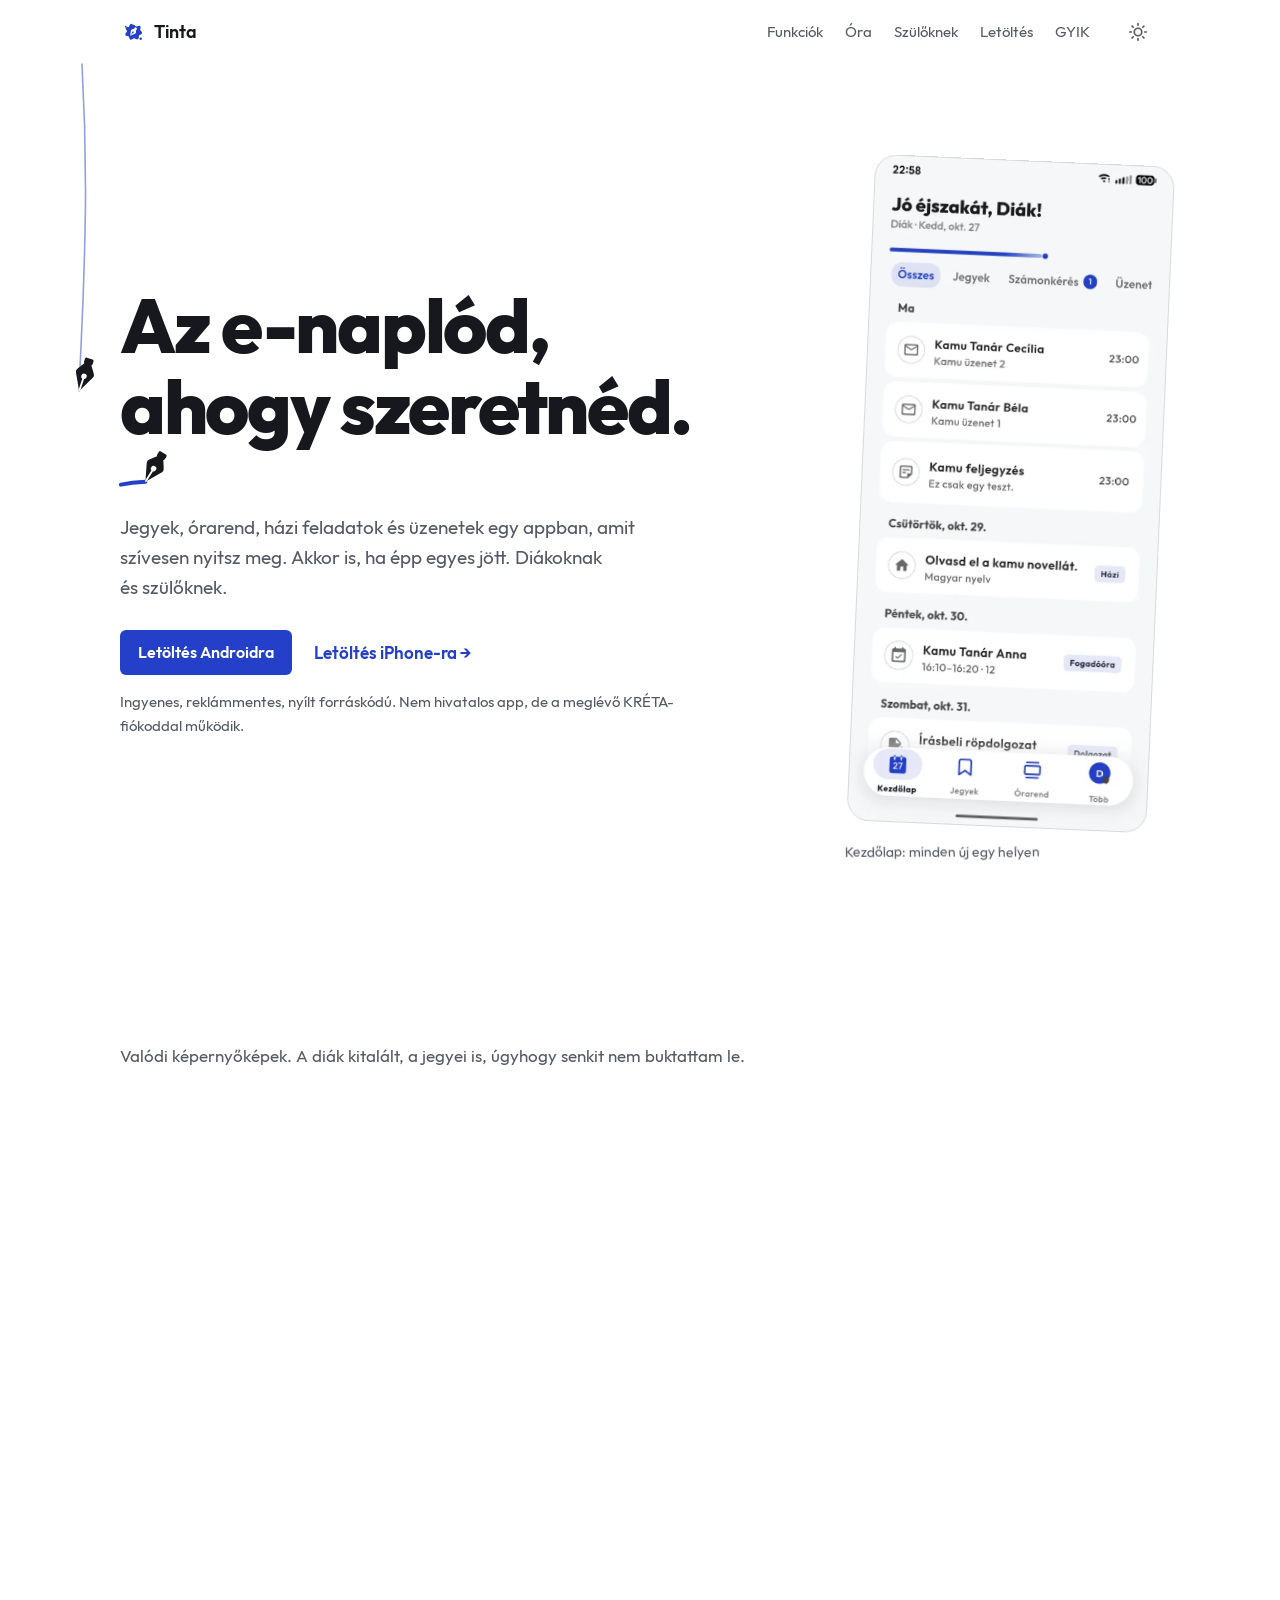
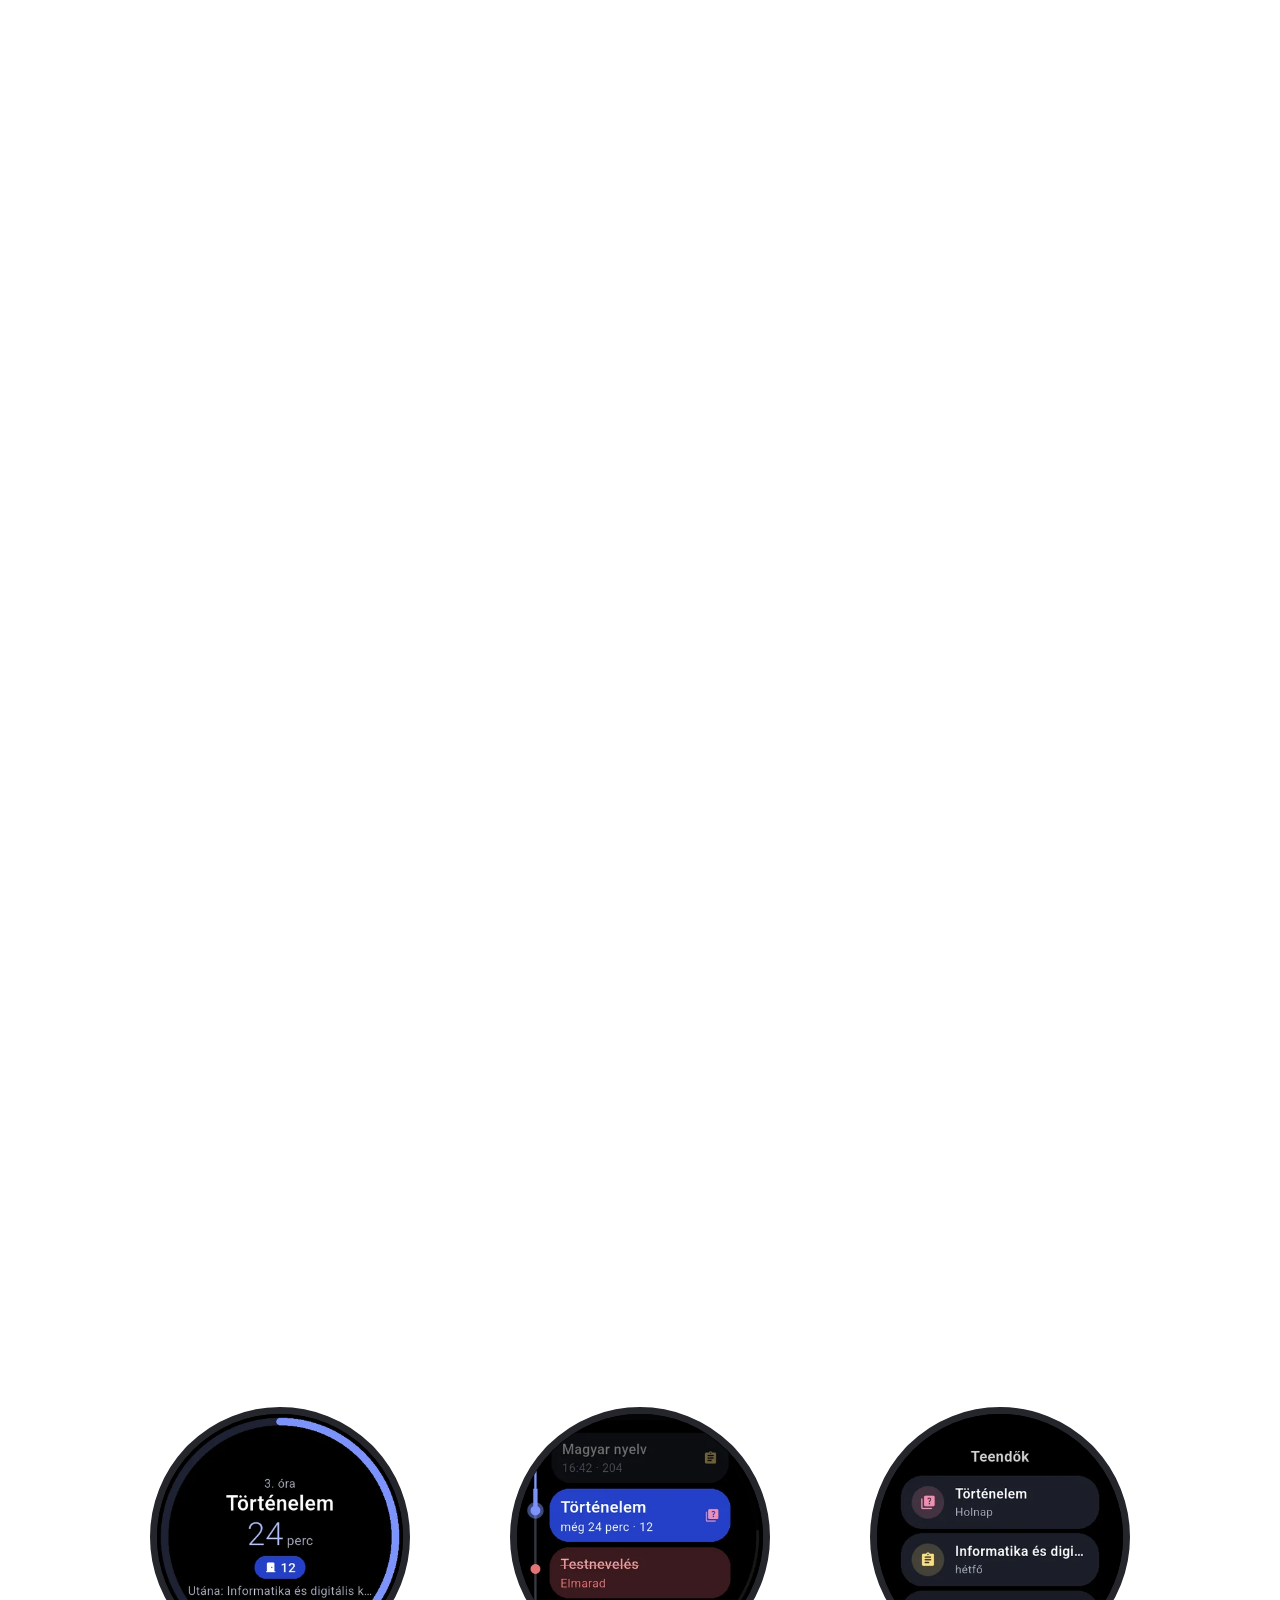
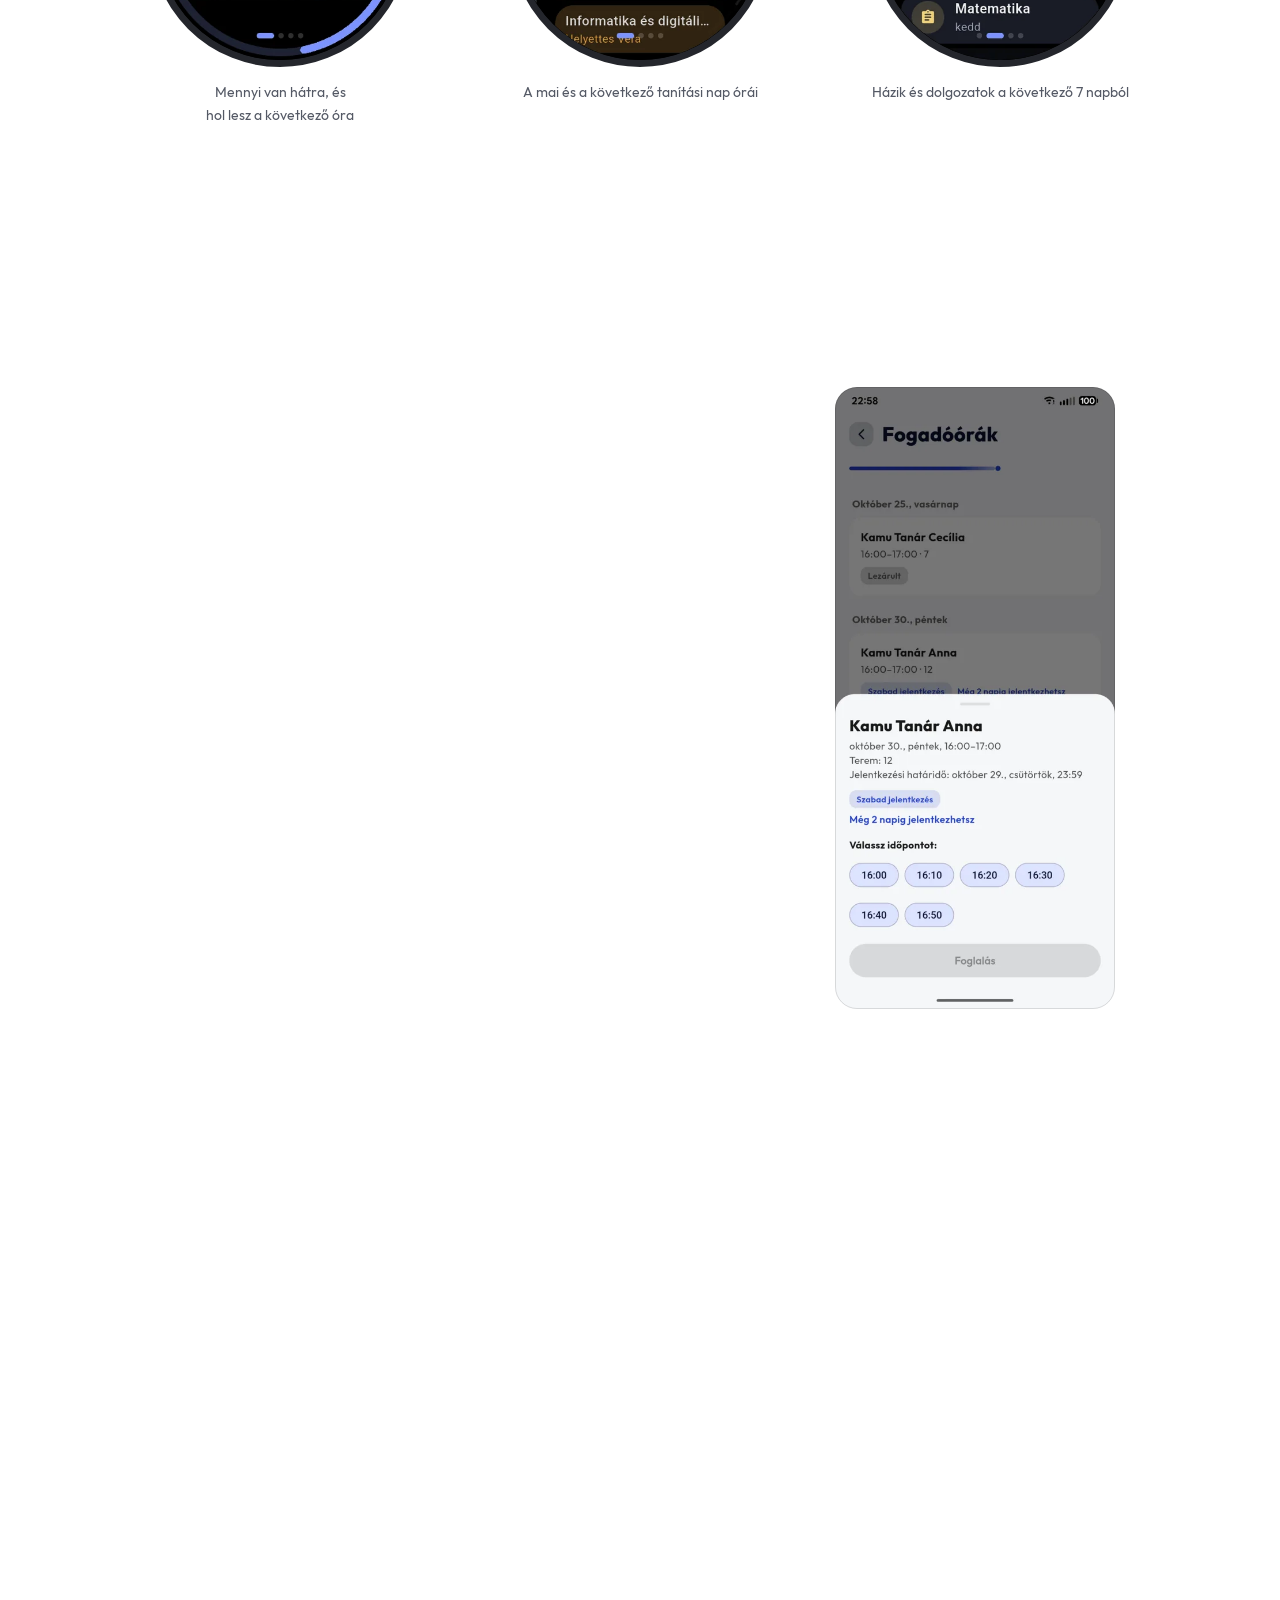
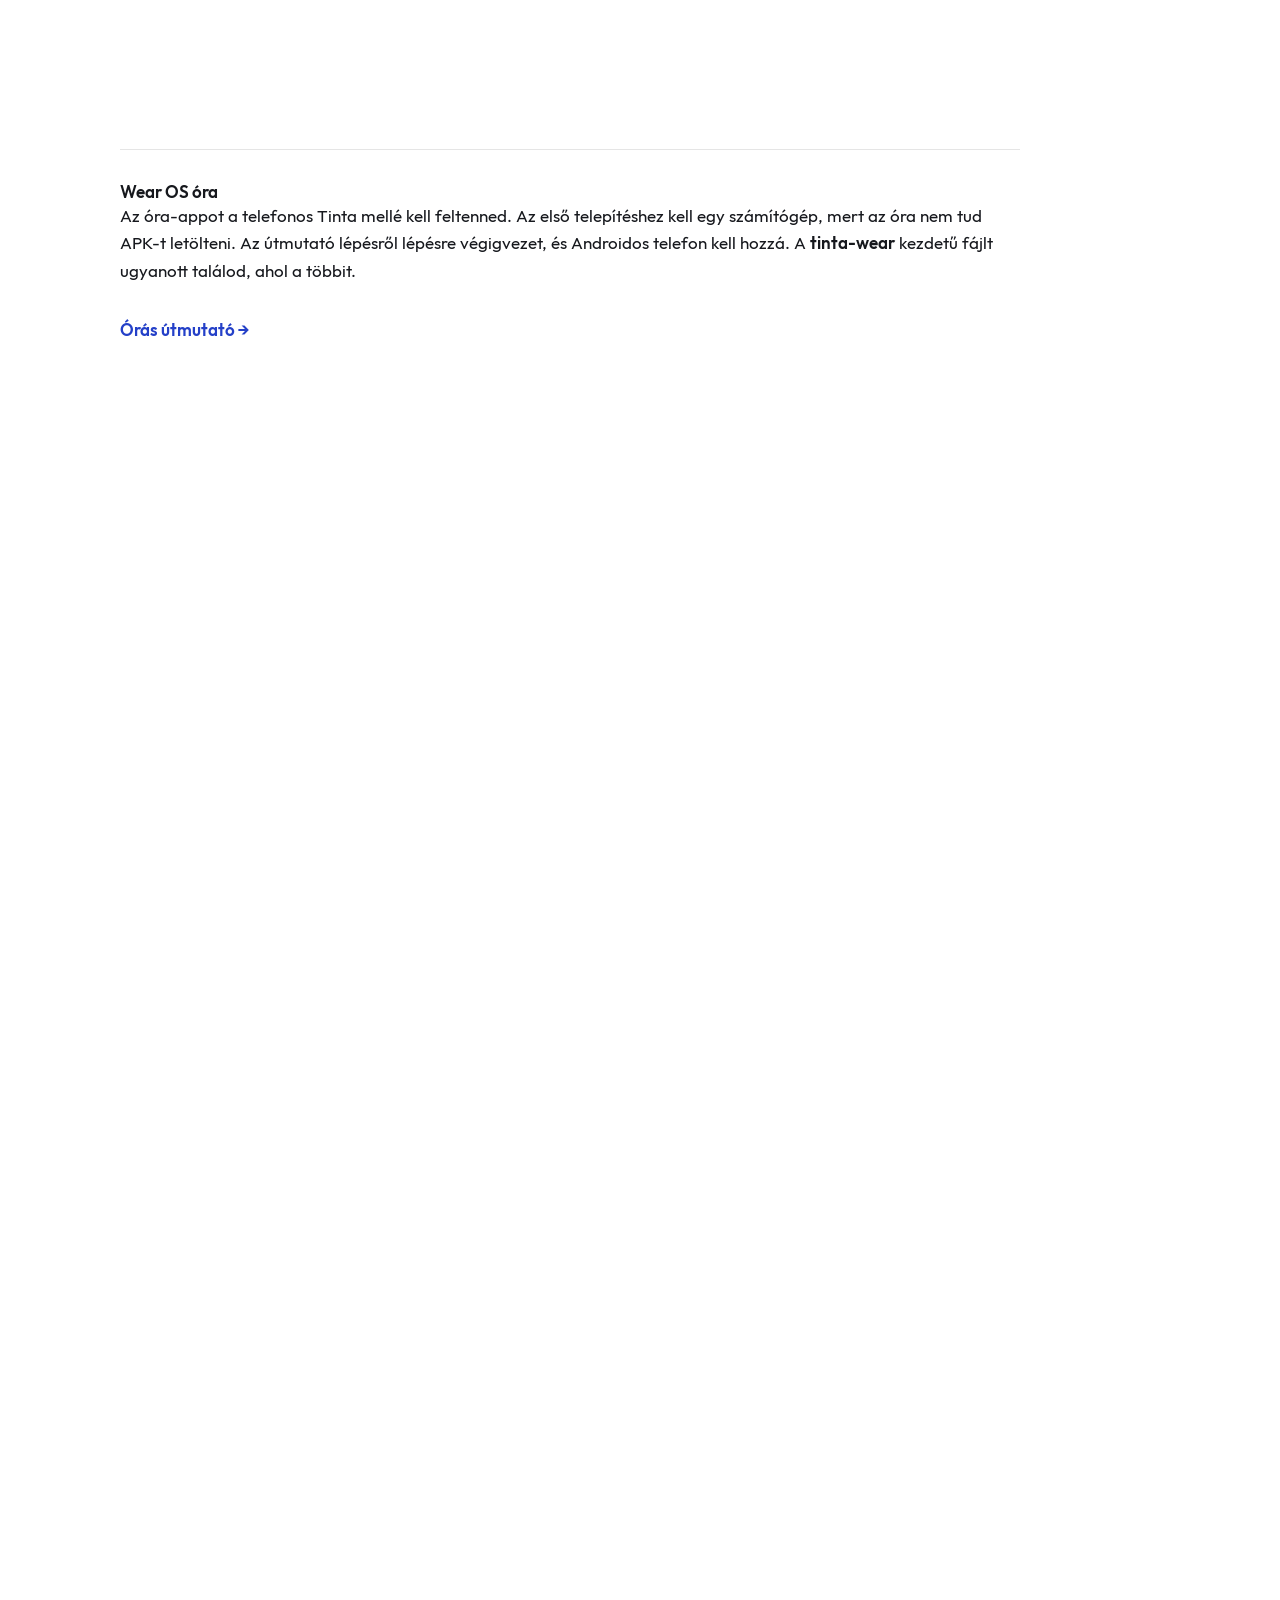
==== commit b970903e: "AltStore/SideStore-forrás (altstore.json), automatikus frissítéssel Co-Authored-By: Claude Opus 5.5 " ====
--- a/index.html
+++ b/index.html
@@ -212,6 +212,7 @@
             <a class="text-link" href="https://github.com/Pacuka/tinta/blob/main/ipa-sideloading.md">iPhone-os útmutató <span aria-hidden="true">→</span></a>
             <a class="text-link text-link--quiet" href="https://github.com/Pacuka/tinta/releases/latest">Tinta.ipa</a>
           </p>
+          <p class="small">Ha már van AltStore-od, vedd fel a <a href="altstore://source?url=https://tinta.pacuka.hu/altstore.json"><span class="nowrap">Tinta forrását</span></a>, és onnan telepítheted, frissítheted. SideStore-ban a Források (Sources) résznél add hozzá ezt a címet: <span class="nowrap">tinta.pacuka.hu/altstore.json</span></p>
         </div>
       </div>
       <div class="watch-install" id="ora-telepites">
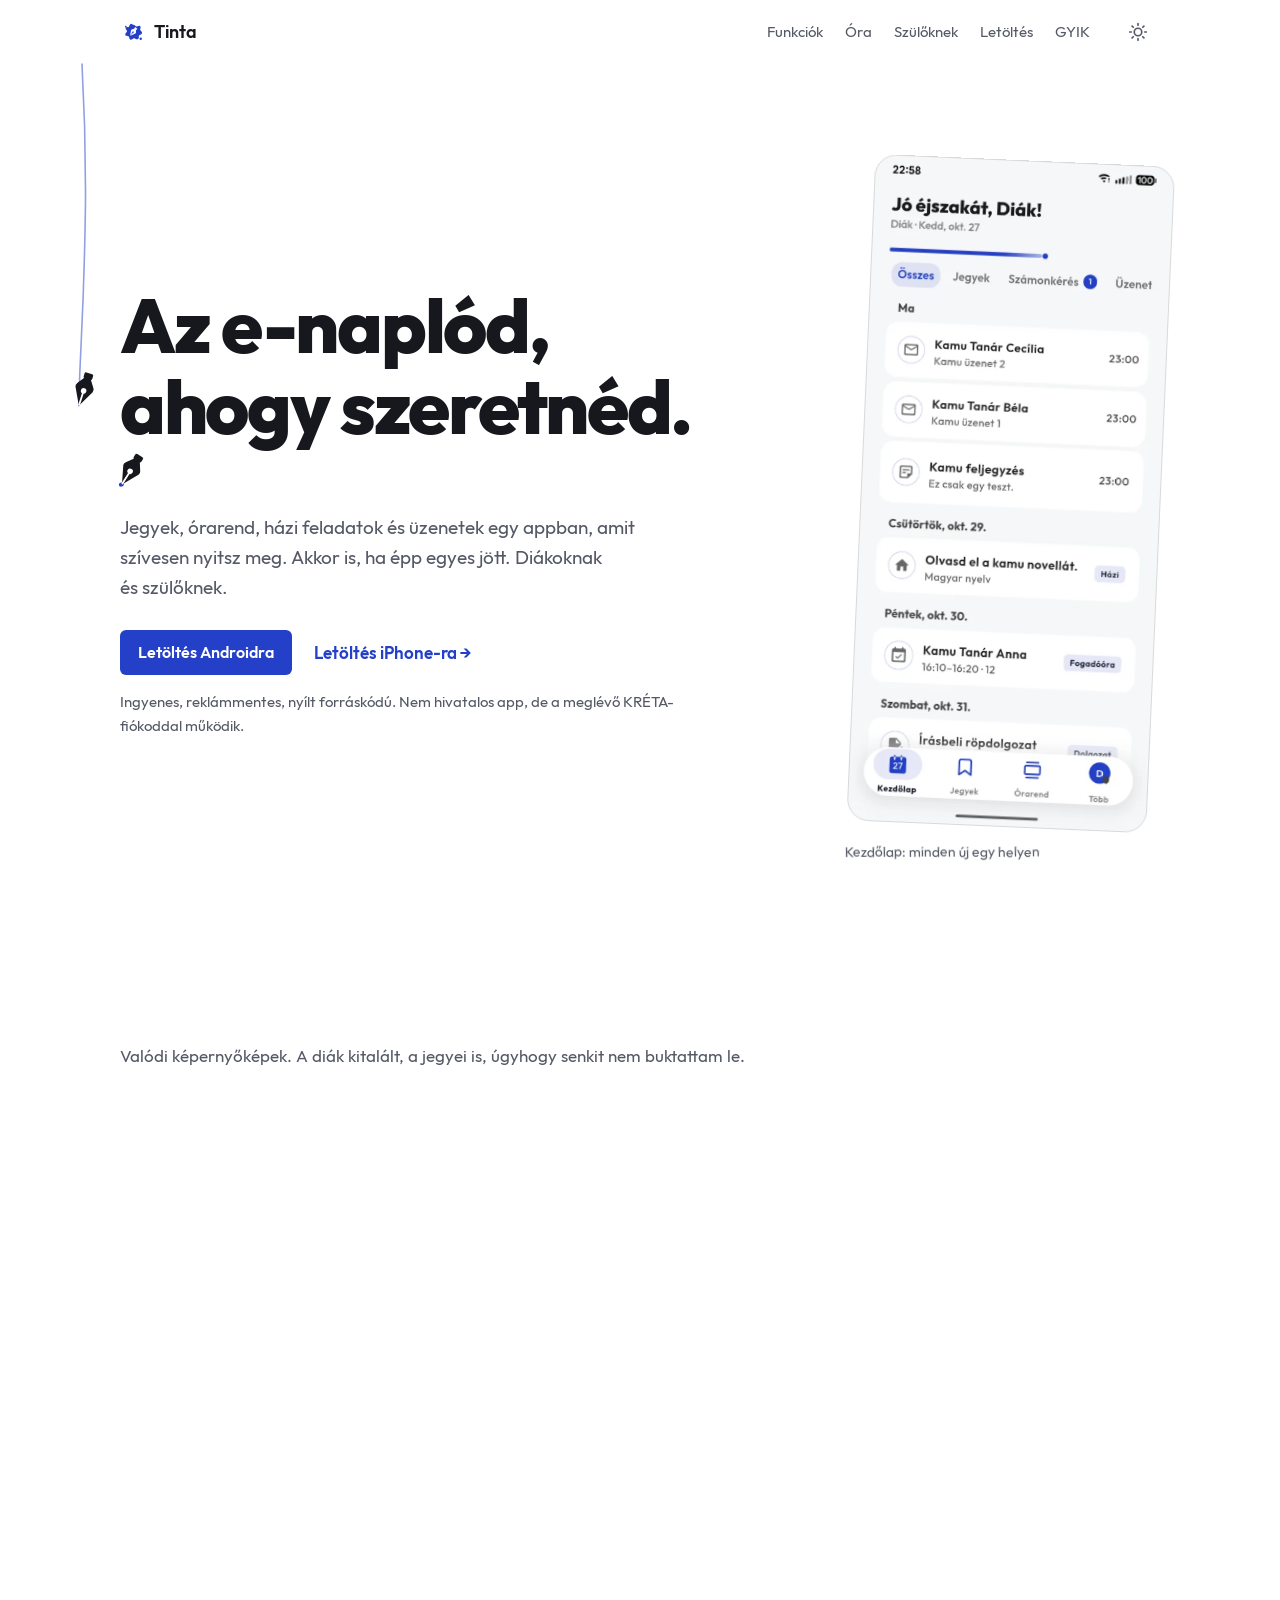
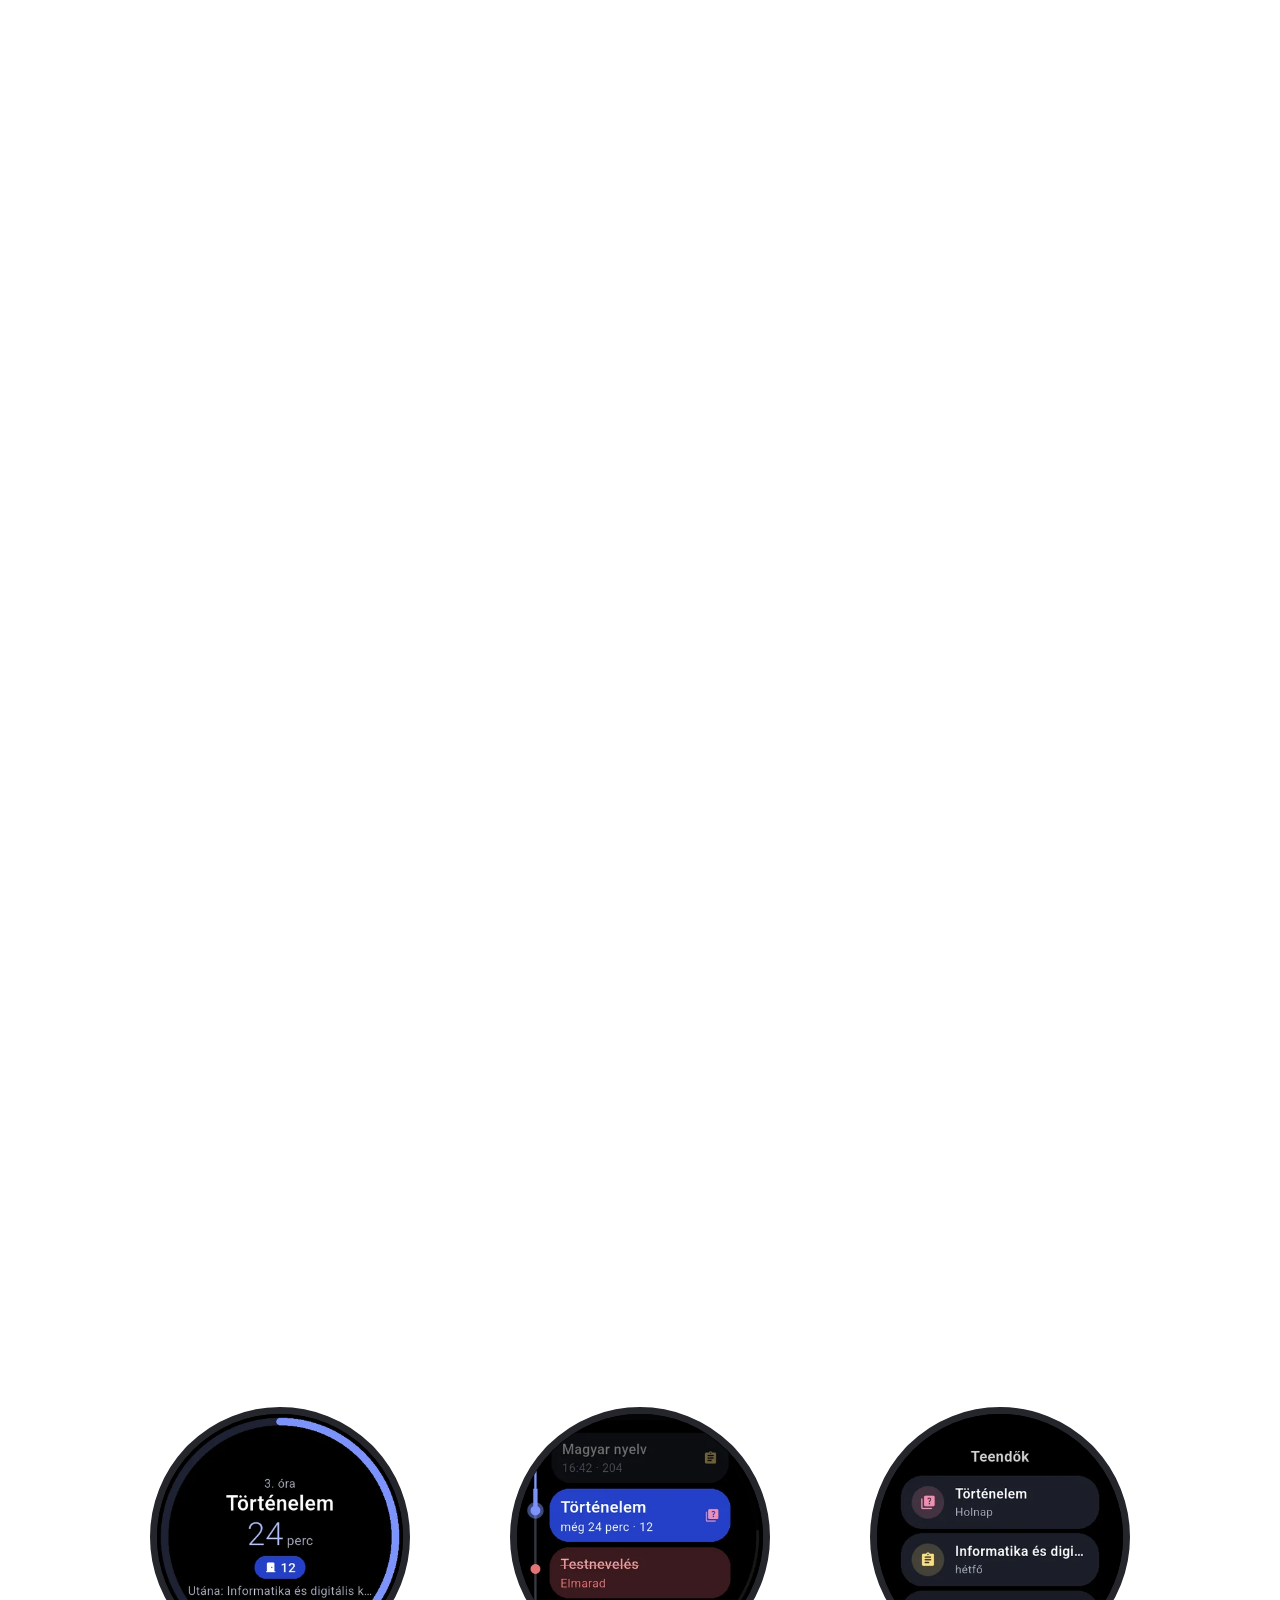
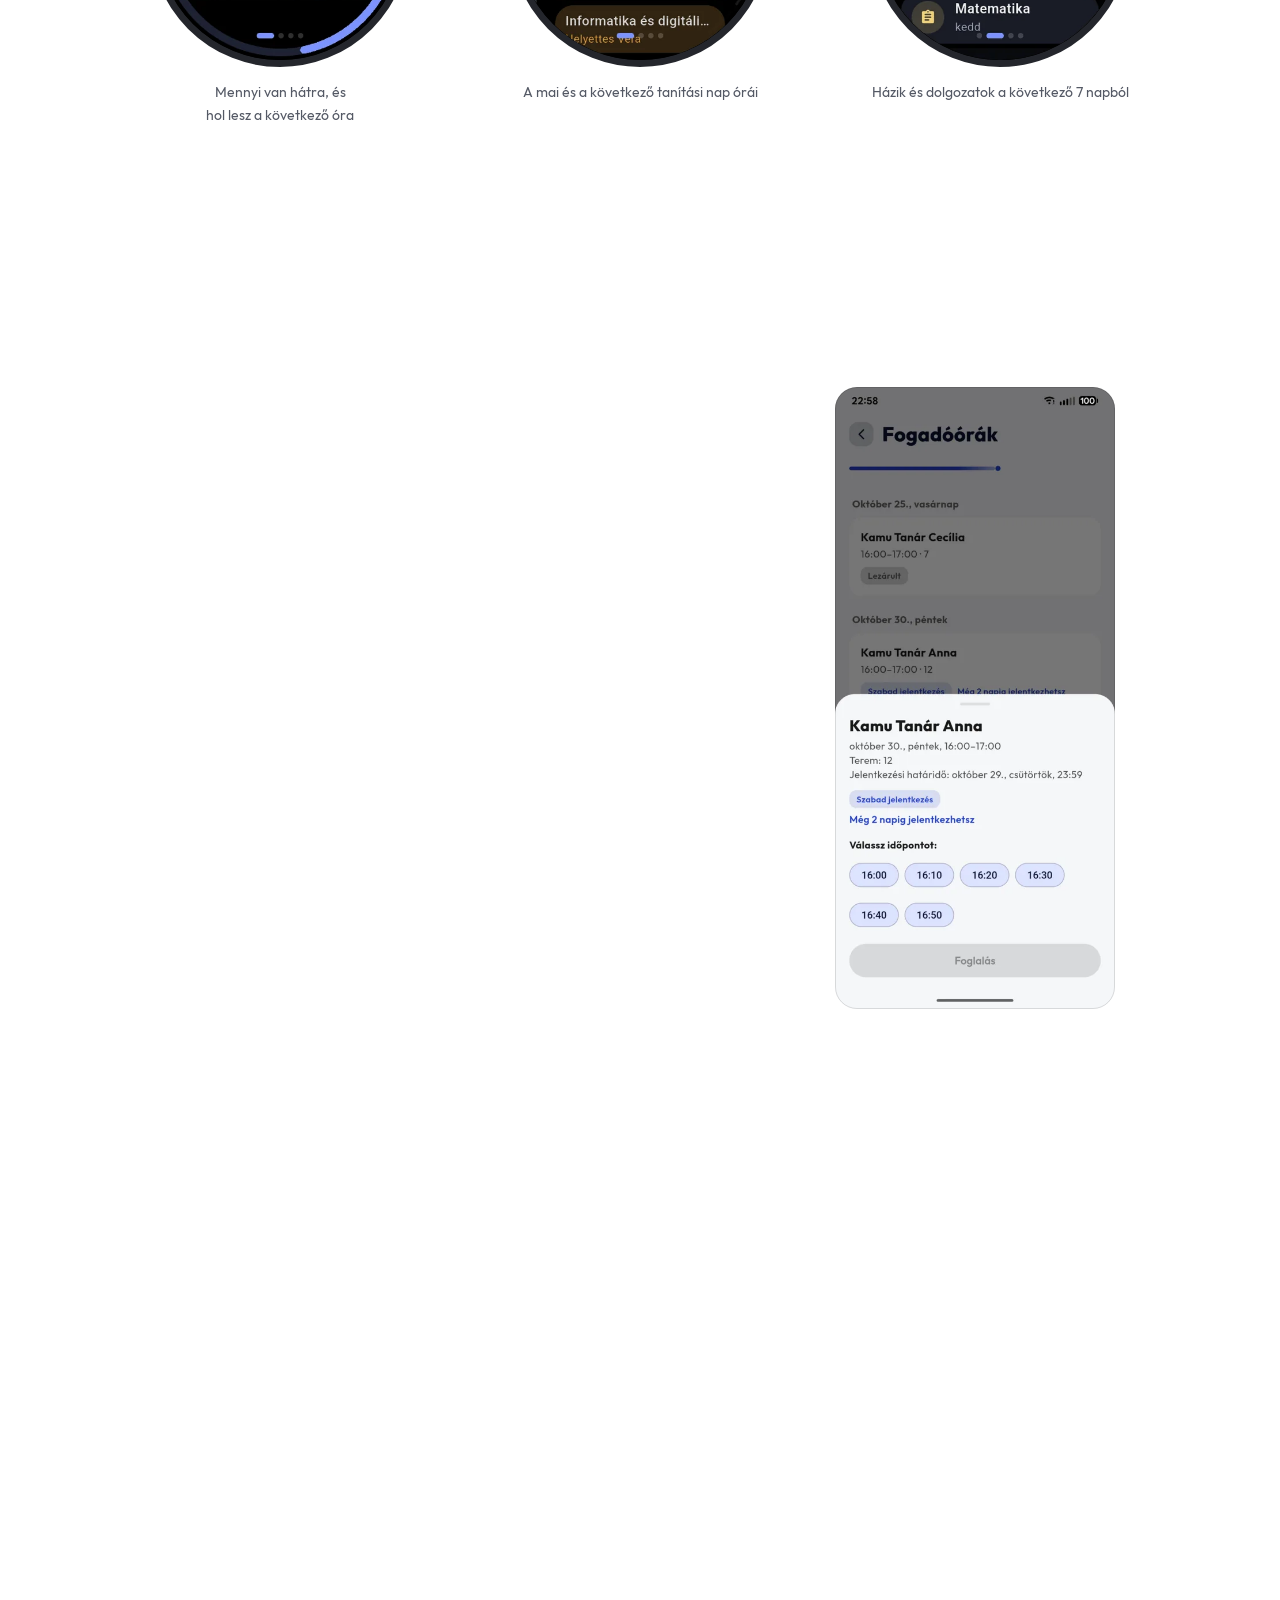
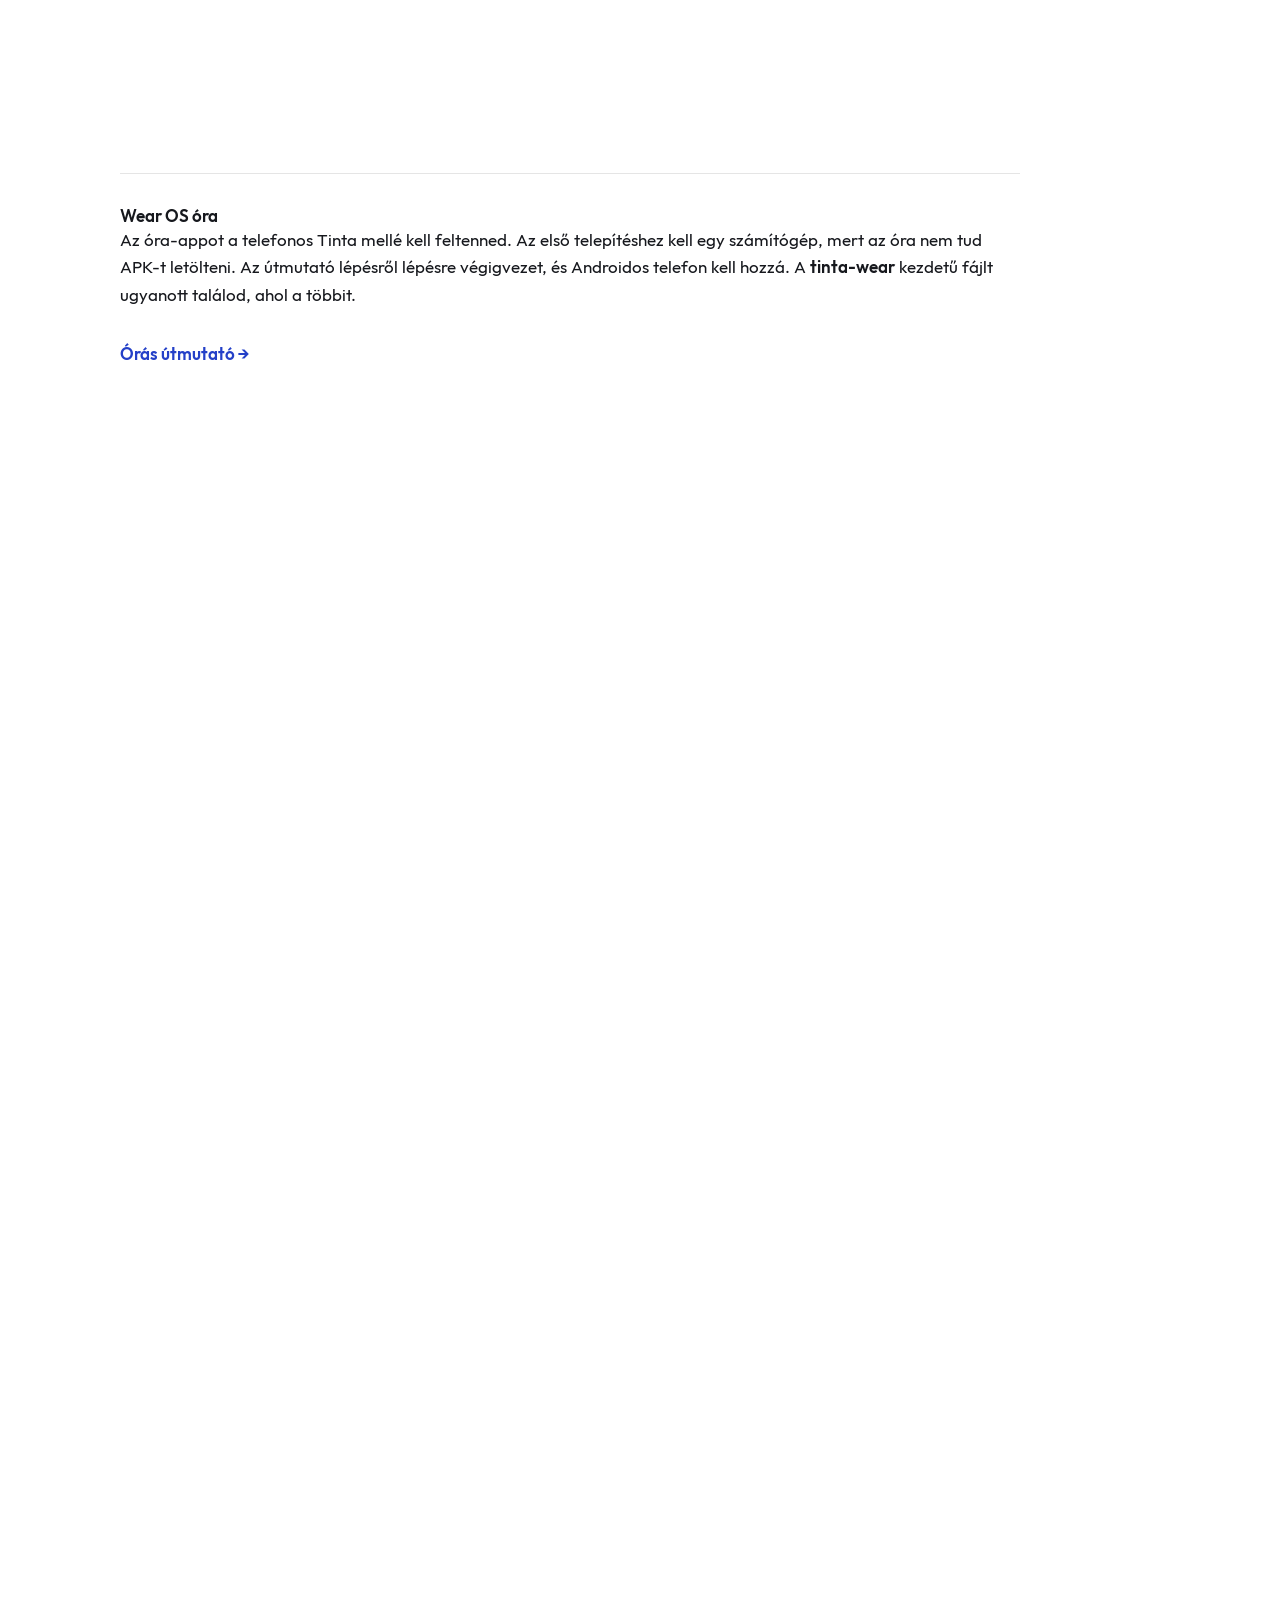
==== commit f2117ba2: "Letöltés: természetesebb szöveg az AltStore- és F-Droid-linknél Co-Authored-By: Claude Opus 5.5 <nor" ====
--- a/index.html
+++ b/index.html
@@ -199,7 +199,7 @@
           <!-- Kiadáskor frissíteni: verziószám és méret (arm64 APK). -->
           <p class="platform-actions"><a class="btn btn--primary" href="https://github.com/Pacuka/tinta/releases/latest">Letöltés (GitHub)</a> <span class="dl-meta">v1.7.0 · 14 MB</span></p>
           <p class="small">Ha új verzió jön ki, az app szól, és pár koppintással frissítheted.</p>
-          <p class="small">F-Droidot használsz? Vedd fel a <a href="https://fdroid.link/#https://tinta.pacuka.hu/fdroid/repo?fingerprint=7332B48B129B1CCF4725B177BD5091FEB39F1C6BF50FBC69EE1B6D5174860196"><span class="nowrap">Tinta F-Droid-tárolóját</span></a>, és onnan is telepítheted, frissítheted.</p>
+          <p class="small">F-Droidot használsz? <a href="https://fdroid.link/#https://tinta.pacuka.hu/fdroid/repo?fingerprint=7332B48B129B1CCF4725B177BD5091FEB39F1C6BF50FBC69EE1B6D5174860196">Ezzel a linkkel</a> hozzáadhatod a Tintát, és onnan is telepítheted, frissítheted.</p>
         </div>
         <div class="platform" id="iphone">
           <h3>iPhone</h3>
@@ -212,7 +212,7 @@
             <a class="text-link" href="https://github.com/Pacuka/tinta/blob/main/ipa-sideloading.md">iPhone-os útmutató <span aria-hidden="true">→</span></a>
             <a class="text-link text-link--quiet" href="https://github.com/Pacuka/tinta/releases/latest">Tinta.ipa</a>
           </p>
-          <p class="small">Ha már van AltStore-od, vedd fel a <a href="altstore://source?url=https://tinta.pacuka.hu/altstore.json"><span class="nowrap">Tinta forrását</span></a>, és onnan telepítheted, frissítheted. SideStore-ban a Források (Sources) résznél add hozzá ezt a címet: <span class="nowrap">tinta.pacuka.hu/altstore.json</span></p>
+          <p class="small">Már van AltStore-od? <a href="altstore://source?url=https://tinta.pacuka.hu/altstore.json">Ezzel a linkkel</a> hozzáadhatod a Tintát, és onnantól az AltStore szól, ha frissítés jön. SideStore-ban a Sources menüben ezt a címet add meg: <span class="nowrap">tinta.pacuka.hu/altstore.json</span></p>
         </div>
       </div>
       <div class="watch-install" id="ora-telepites">
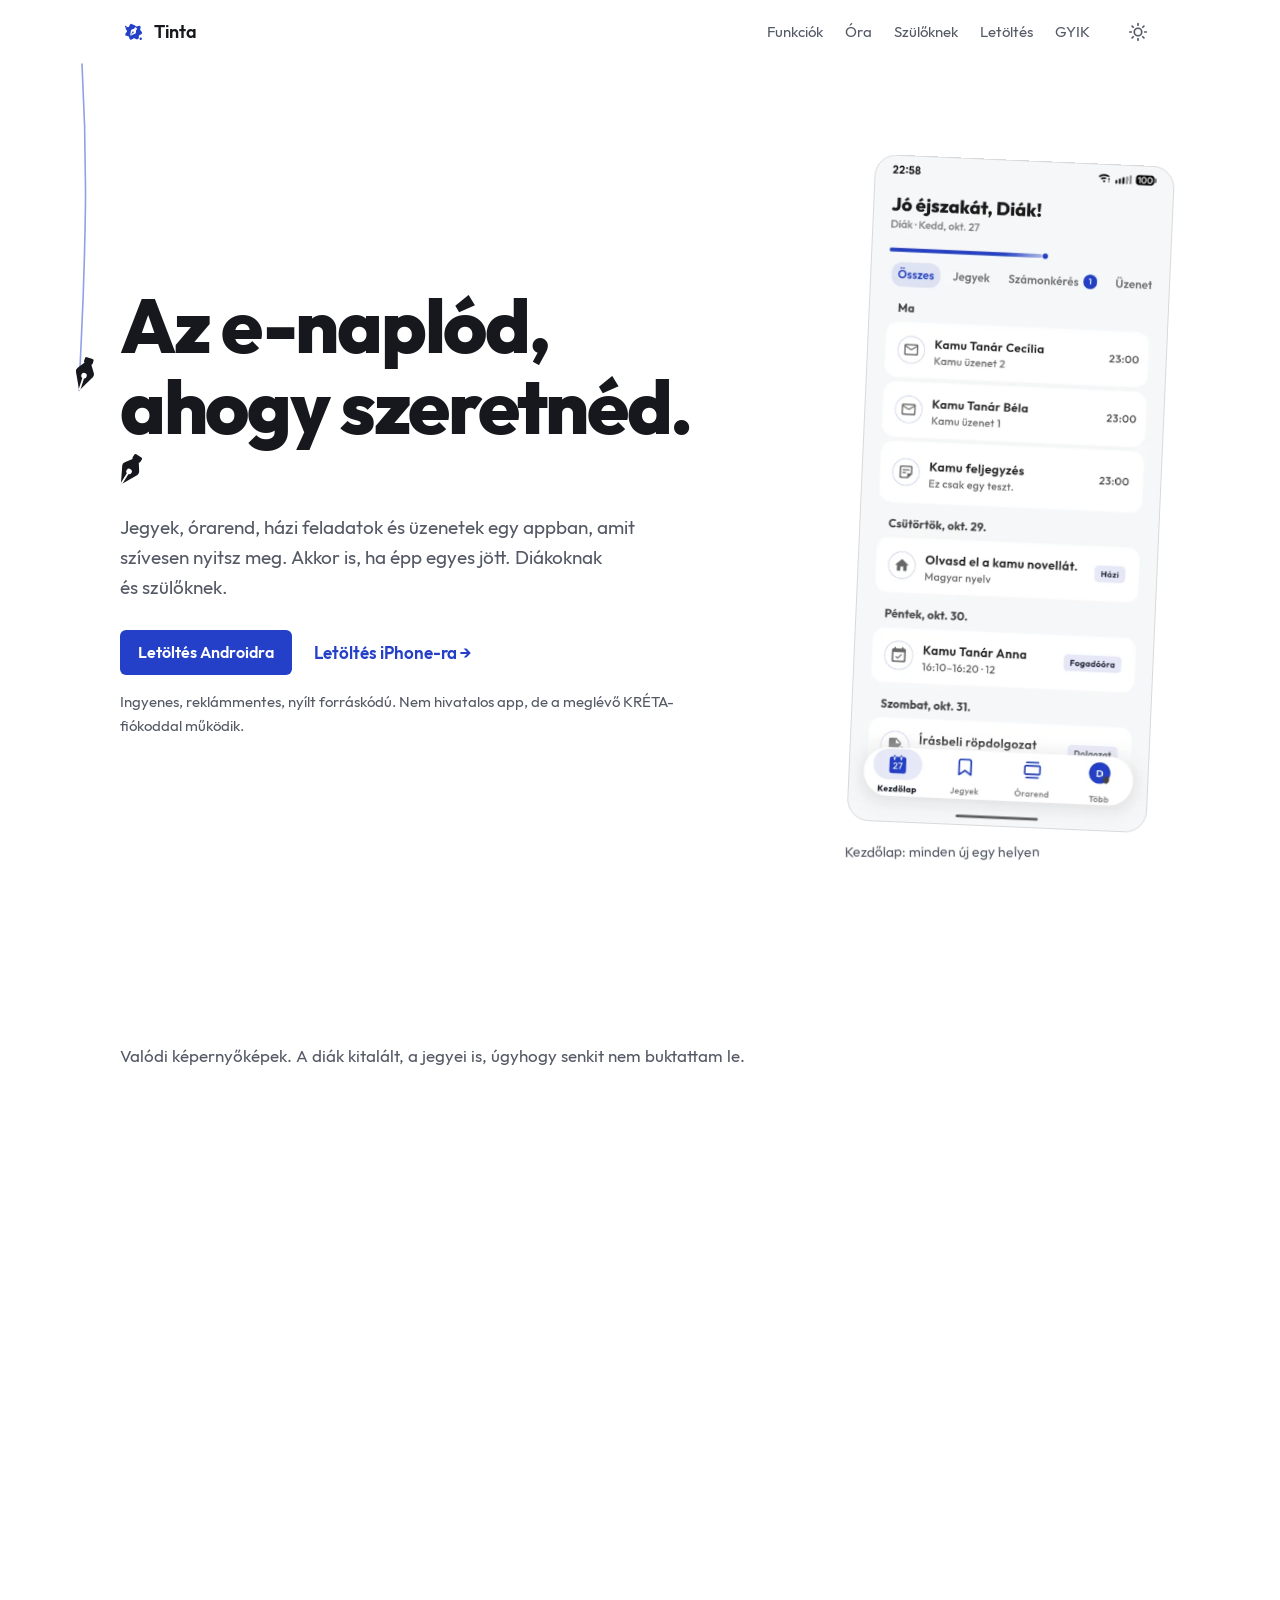
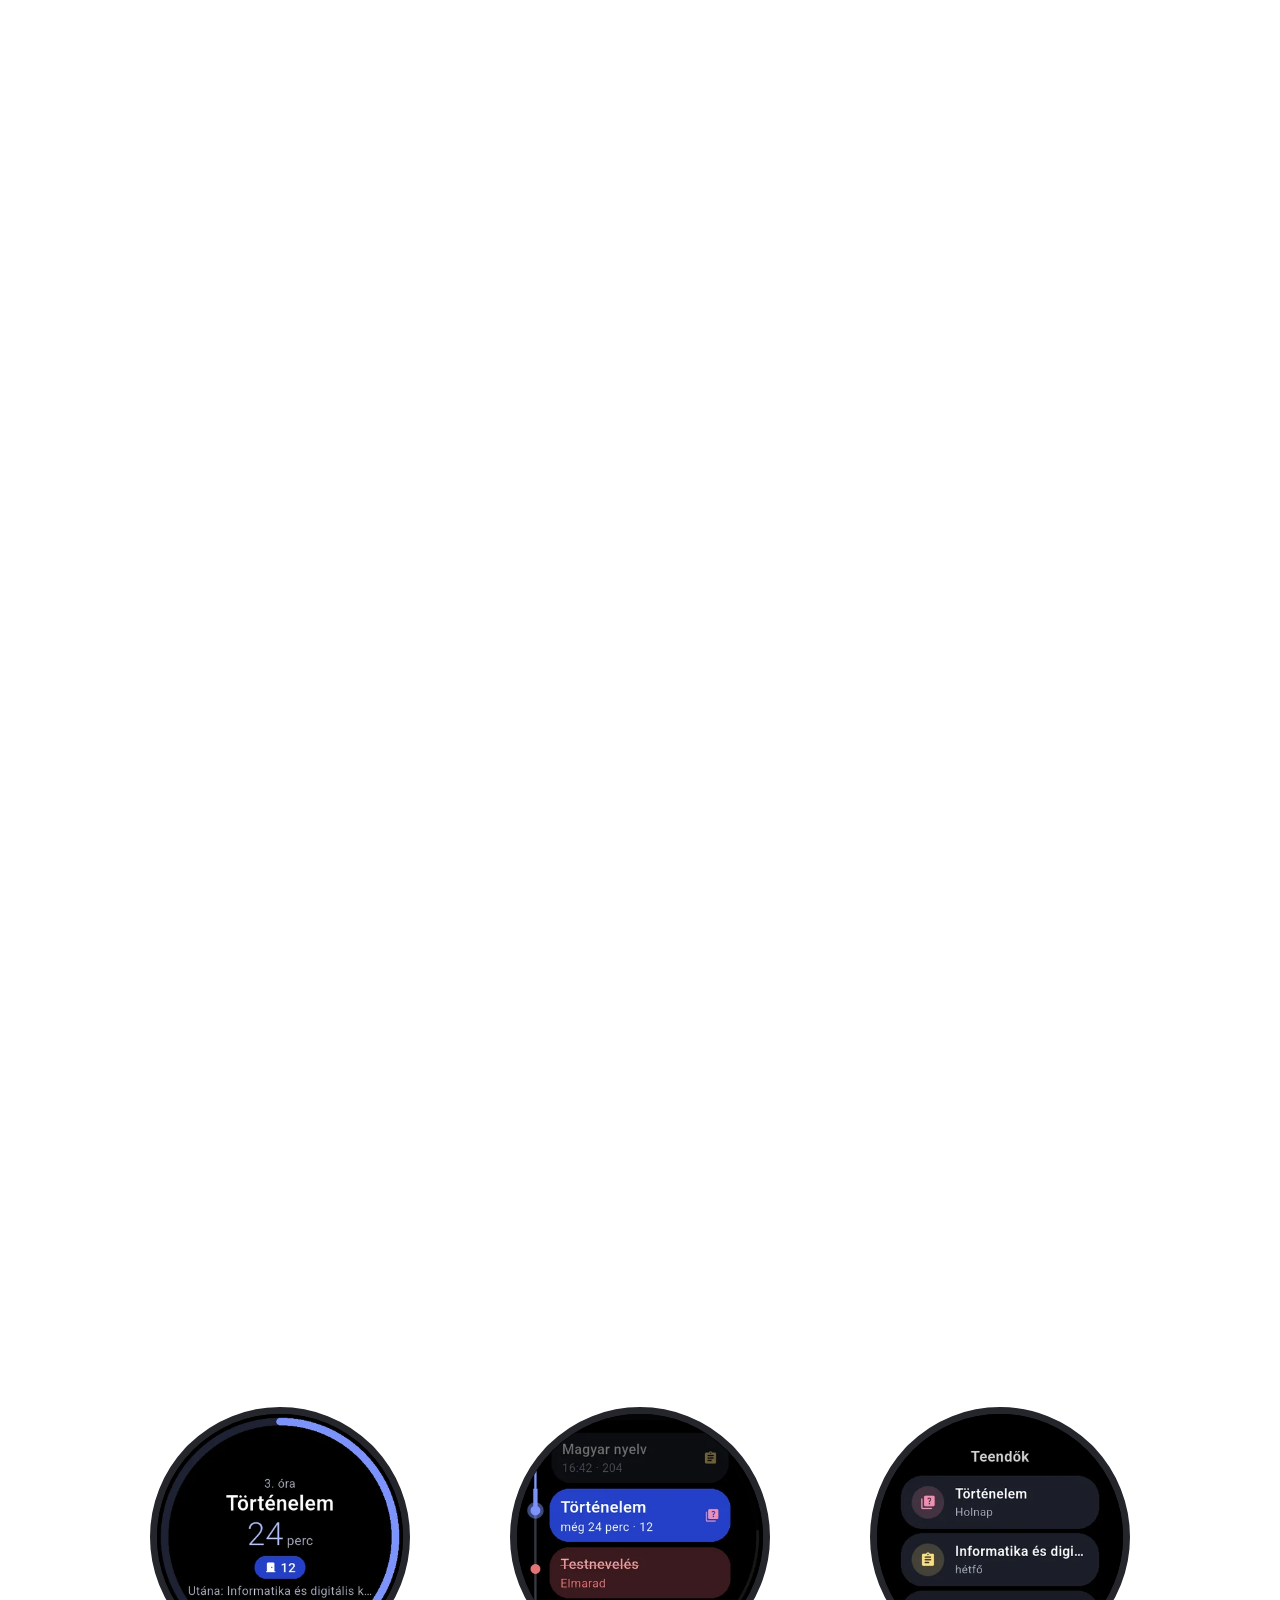
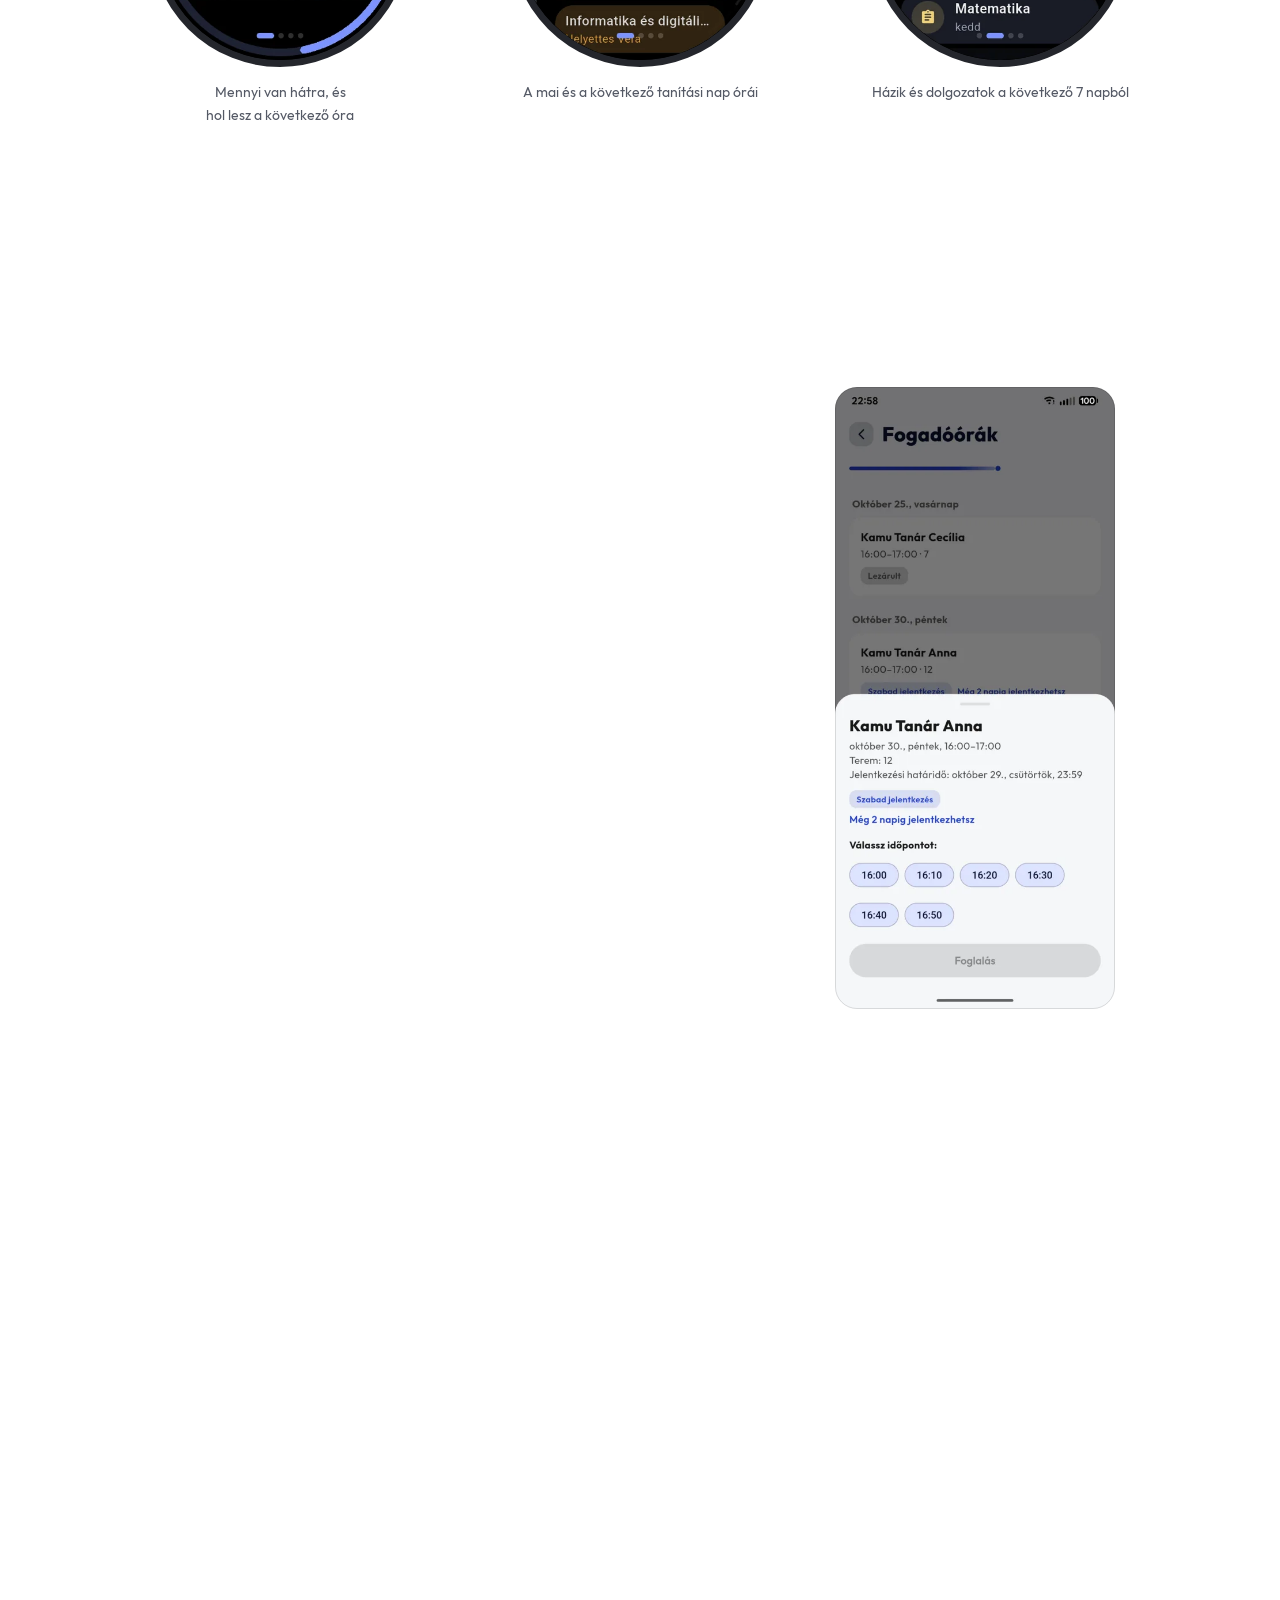
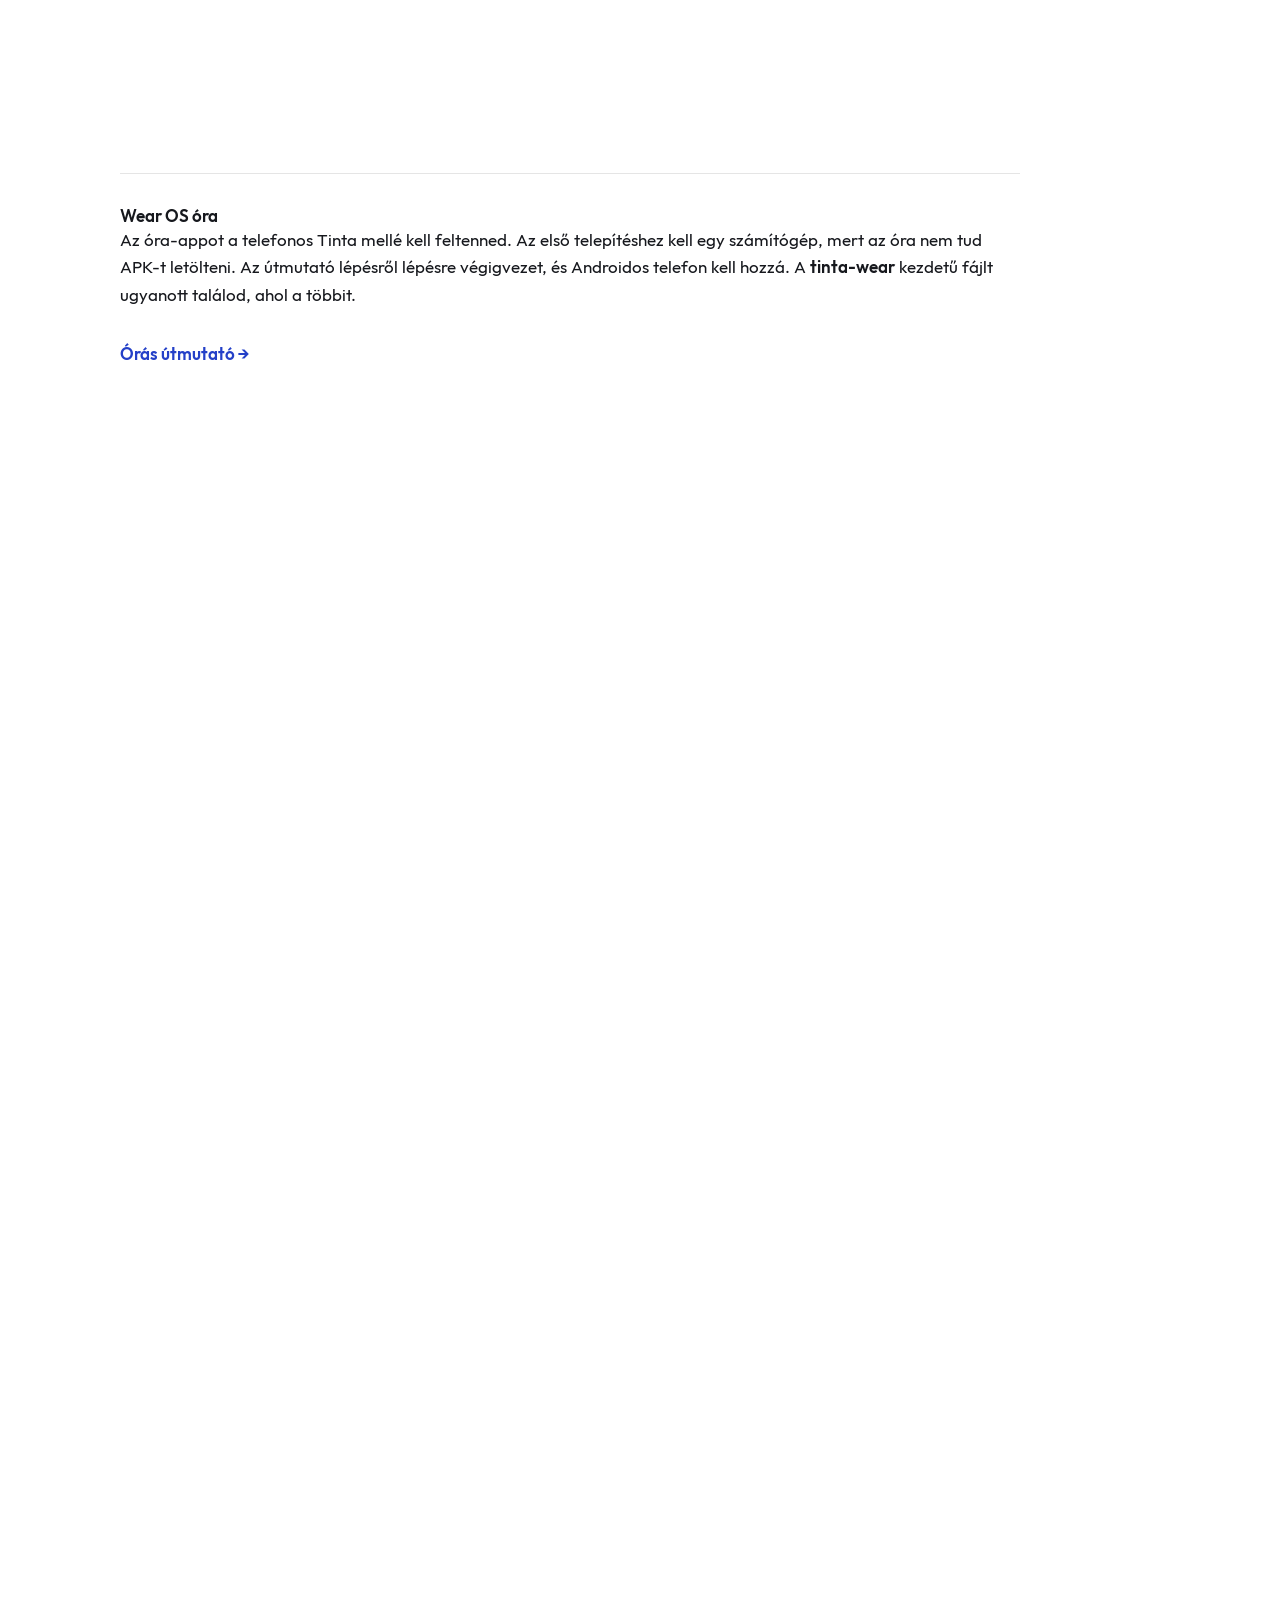
==== commit 44909459: "SEO: H1 kiegészítés, alternatív KRÉTA-kliens a GYIK-ben, megjelenési dátum és Wear OS a strukturált " ====
--- a/index.html
+++ b/index.html
@@ -21,8 +21,8 @@
   <meta name="twitter:card" content="summary_large_image">
   <script type="application/ld+json">
   {"@context":"https://schema.org","@graph":[
-    {"@type":"WebSite","@id":"https://tinta.pacuka.hu/#site","name":"Tinta","alternateName":["Tinta app","Tinta e-napló"],"url":"https://tinta.pacuka.hu/","inLanguage":"hu"},
-    {"@type":"MobileApplication","name":"Tinta","alternateName":"Tinta e-napló","url":"https://tinta.pacuka.hu/","description":"Ingyenes, nem hivatalos e-napló app KRÉTA-fiókhoz diákoknak és szülőknek: jegyek, órarend, házi feladatok, üzenetek, fogadóórák.","applicationCategory":"EducationalApplication","operatingSystem":"Android, iOS","inLanguage":"hu","isAccessibleForFree":true,"offers":{"@type":"Offer","price":"0","priceCurrency":"HUF"},"downloadUrl":"https://github.com/Pacuka/tinta/releases/latest","sameAs":["https://github.com/Pacuka/tinta"],"image":"https://tinta.pacuka.hu/img/og.png"}
+    {"@type":"WebSite","@id":"https://tinta.pacuka.hu/#site","name":"Tinta","alternateName":["Tinta app","Tinta e-napló","Tinta KRÉTA app","tintaapp.hu"],"url":"https://tinta.pacuka.hu/","inLanguage":"hu"},
+    {"@type":"MobileApplication","name":"Tinta","alternateName":"Tinta e-napló","url":"https://tinta.pacuka.hu/","description":"Ingyenes, nem hivatalos e-napló app KRÉTA-fiókhoz diákoknak és szülőknek: jegyek, órarend, házi feladatok, üzenetek, fogadóórák.","applicationCategory":"EducationalApplication","operatingSystem":"Android, iOS, Wear OS","inLanguage":"hu","datePublished":"2026-10-26","author":{"@type":"Person","name":"Pacuka","url":"https://github.com/Pacuka"},"isAccessibleForFree":true,"offers":{"@type":"Offer","price":"0","priceCurrency":"HUF"},"downloadUrl":"https://github.com/Pacuka/tinta/releases/latest","sameAs":["https://github.com/Pacuka/tinta"],"image":"https://tinta.pacuka.hu/img/og.png"}
   ]}
   </script>
   <link rel="icon" href="img/favicon.svg" type="image/svg+xml">
@@ -67,7 +67,7 @@
   <section class="hero">
     <div class="container hero-grid">
       <div class="hero-text">
-      <h1>Az e-naplód,<br><span class="nowrap">ahogy szeretnéd.</span></h1>
+      <h1><span class="sr-only">Tinta, KRÉTA e-napló app: </span>Az e-naplód,<br><span class="nowrap">ahogy szeretnéd.</span></h1>
       <svg class="ink-stroke" viewBox="0 0 360 64" aria-hidden="true"><path class="ink-line" d="M6 38 C 70 26, 150 46, 232 32 S 300 26, 318 33"/><g class="ink-blot"><path d="M55 24c7 0 9 8 15 7s12-6 15 0-3 10-1 15 10 7 7 14-10 3-12 9 2 13-6 15-10-6-16-4-9 9-15 5-1-10-7-13-13 0-13-8 8-7 7-14-9-8-4-14 10 1 13-5c2-6 5-11 9-11S50 24 55 24z" transform="translate(322 33) scale(.5) translate(-54 -56)"/><circle cx="356" cy="50" r="3.2"/><circle cx="352" cy="14" r="2.2"/></g><g class="ink-nib"><g transform="rotate(32) scale(.62) translate(-54 -88)"><path d="M54 88 L36 54 Q34 50 37 46 L48 30 L60 30 L71 46 Q74 50 72 54 Z"/><rect x="45" y="20" width="18" height="12" rx="3"/><path class="nib-slit" d="M54 86 L54 62"/><circle class="nib-hole" cx="54" cy="57" r="5.5"/></g></g></svg>
       <p class="lead">Jegyek, órarend, házi feladatok és üzenetek egy appban, amit szívesen nyitsz meg. Akkor is, ha épp egyes jött. Diákoknak és szülőknek.</p>
       <p class="hero-actions">
@@ -233,7 +233,7 @@
       <div class="faq">
         <div class="qa">
           <h3>Ez a hivatalos KRÉTA-app?</h3>
-          <p>Nem. A Tinta független, nem hivatalos alkalmazás. Ugyanonnan tölti le az adataidat, ahonnan a hivatalos KRÉTA-app is. Nem áll kapcsolatban a KRÉTA üzemeltetőjével (Educational Development Informatikai Zrt., korábban eKRÉTA Informatikai Zrt.), és az nem is támogatja.</p>
+          <p>Nem. A Tinta független, nem hivatalos, alternatív KRÉTA-kliens. Ugyanazzal a KRÉTA-fiókkal lépsz be, mint az e-KRÉTA weboldalára, és ugyanonnan tölti le az adataidat, ahonnan a hivatalos KRÉTA-app is. Nem áll kapcsolatban a KRÉTA üzemeltetőjével (Educational Development Informatikai Zrt., korábban eKRÉTA Informatikai Zrt.), és az nem is támogatja.</p>
         </div>
         <div class="qa">
           <h3>Biztonságos? Látja valaki a jelszavam?</h3>
--- a/css/style.css
+++ b/css/style.css
@@ -899,3 +899,6 @@
   width: 16px;
   height: 16px;
 }
+
+/* Csak felolvasóknak és keresőknek látható szöveg */
+.sr-only{position:absolute;width:1px;height:1px;padding:0;margin:-1px;overflow:hidden;clip:rect(0,0,0,0);white-space:nowrap;border:0}
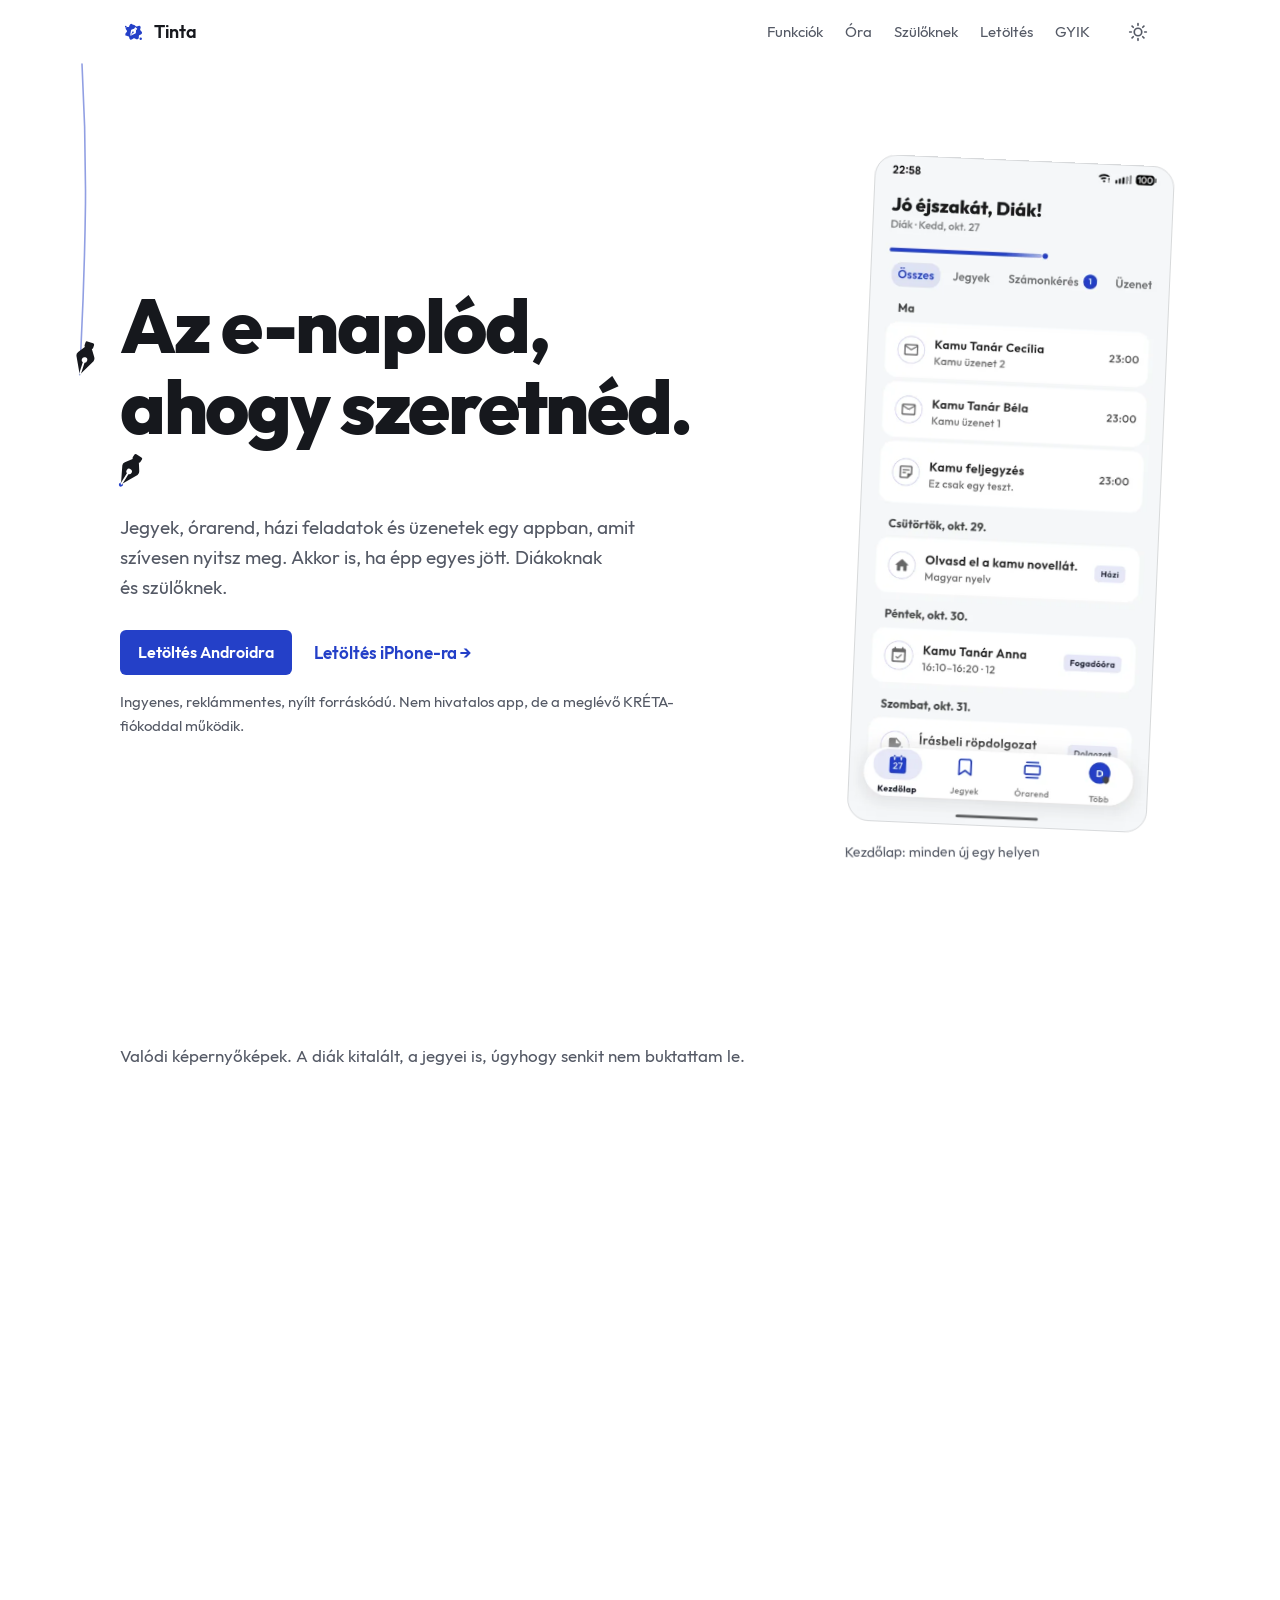
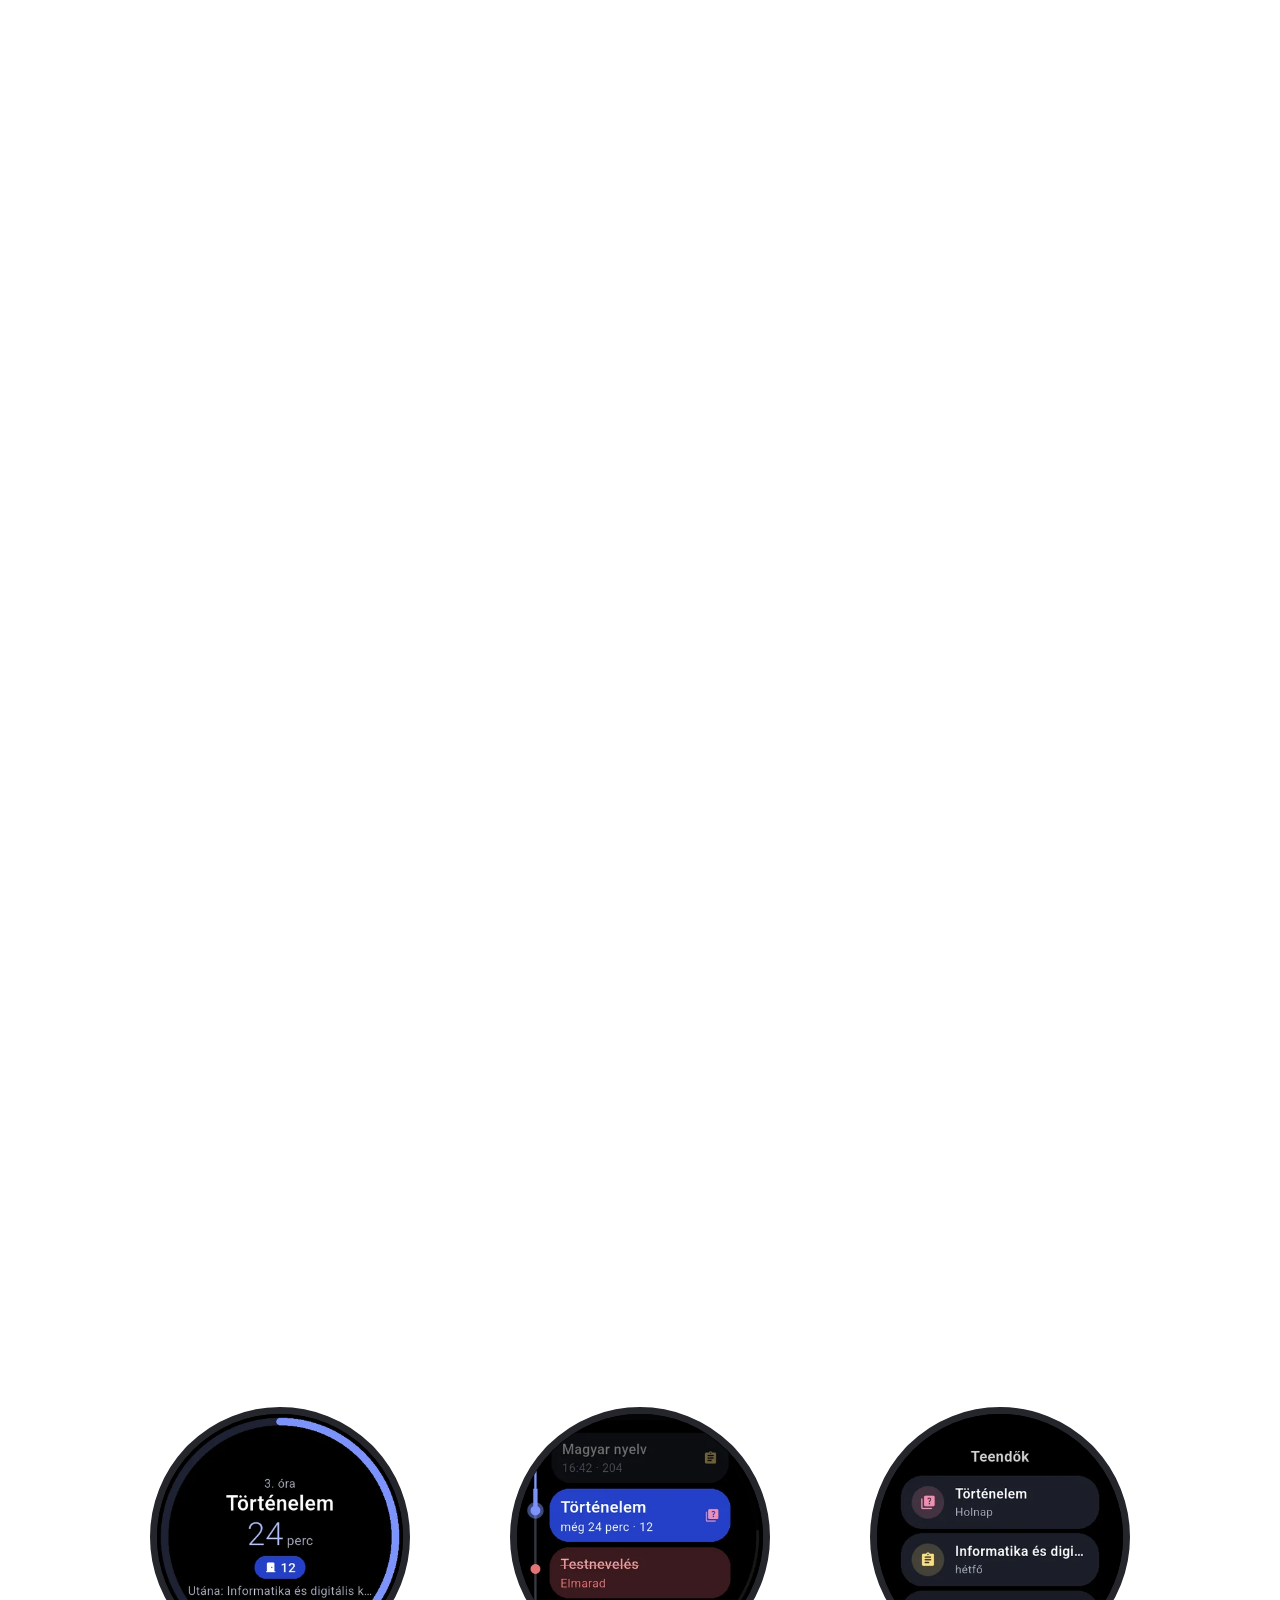
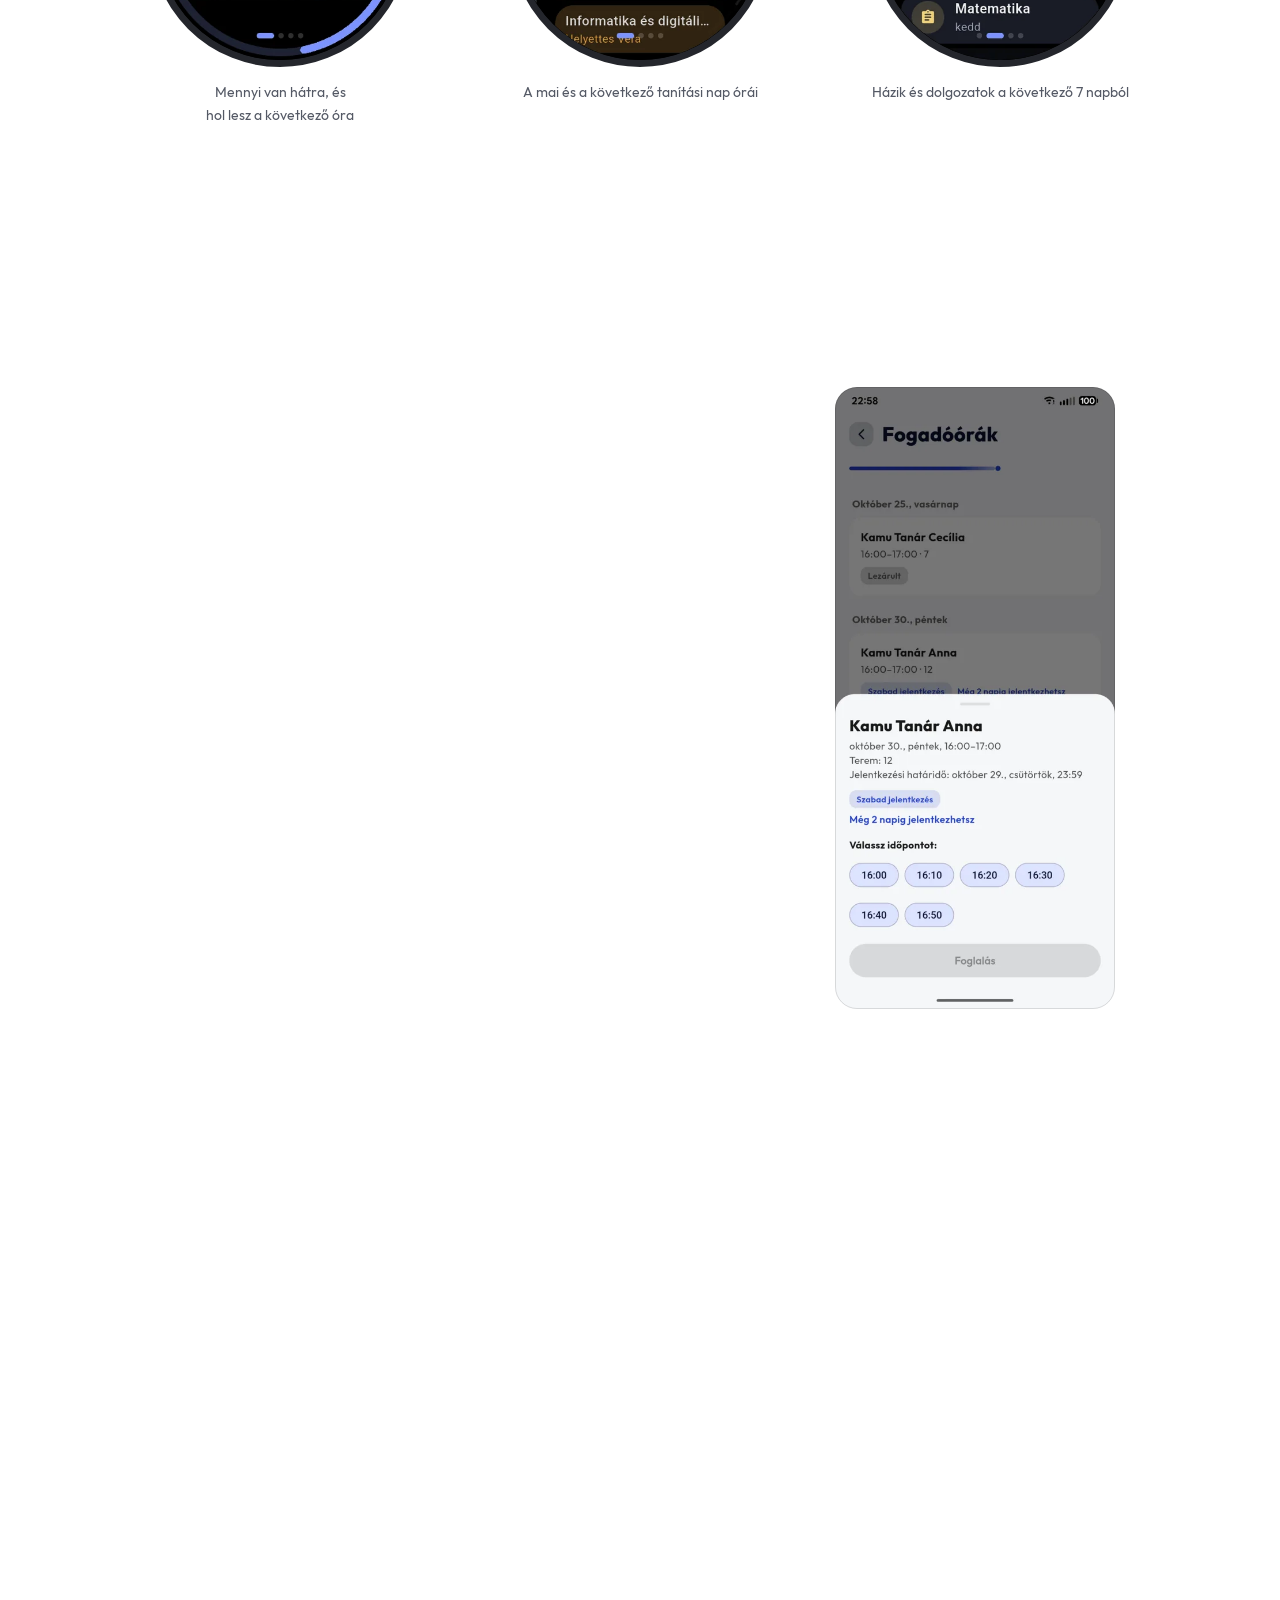
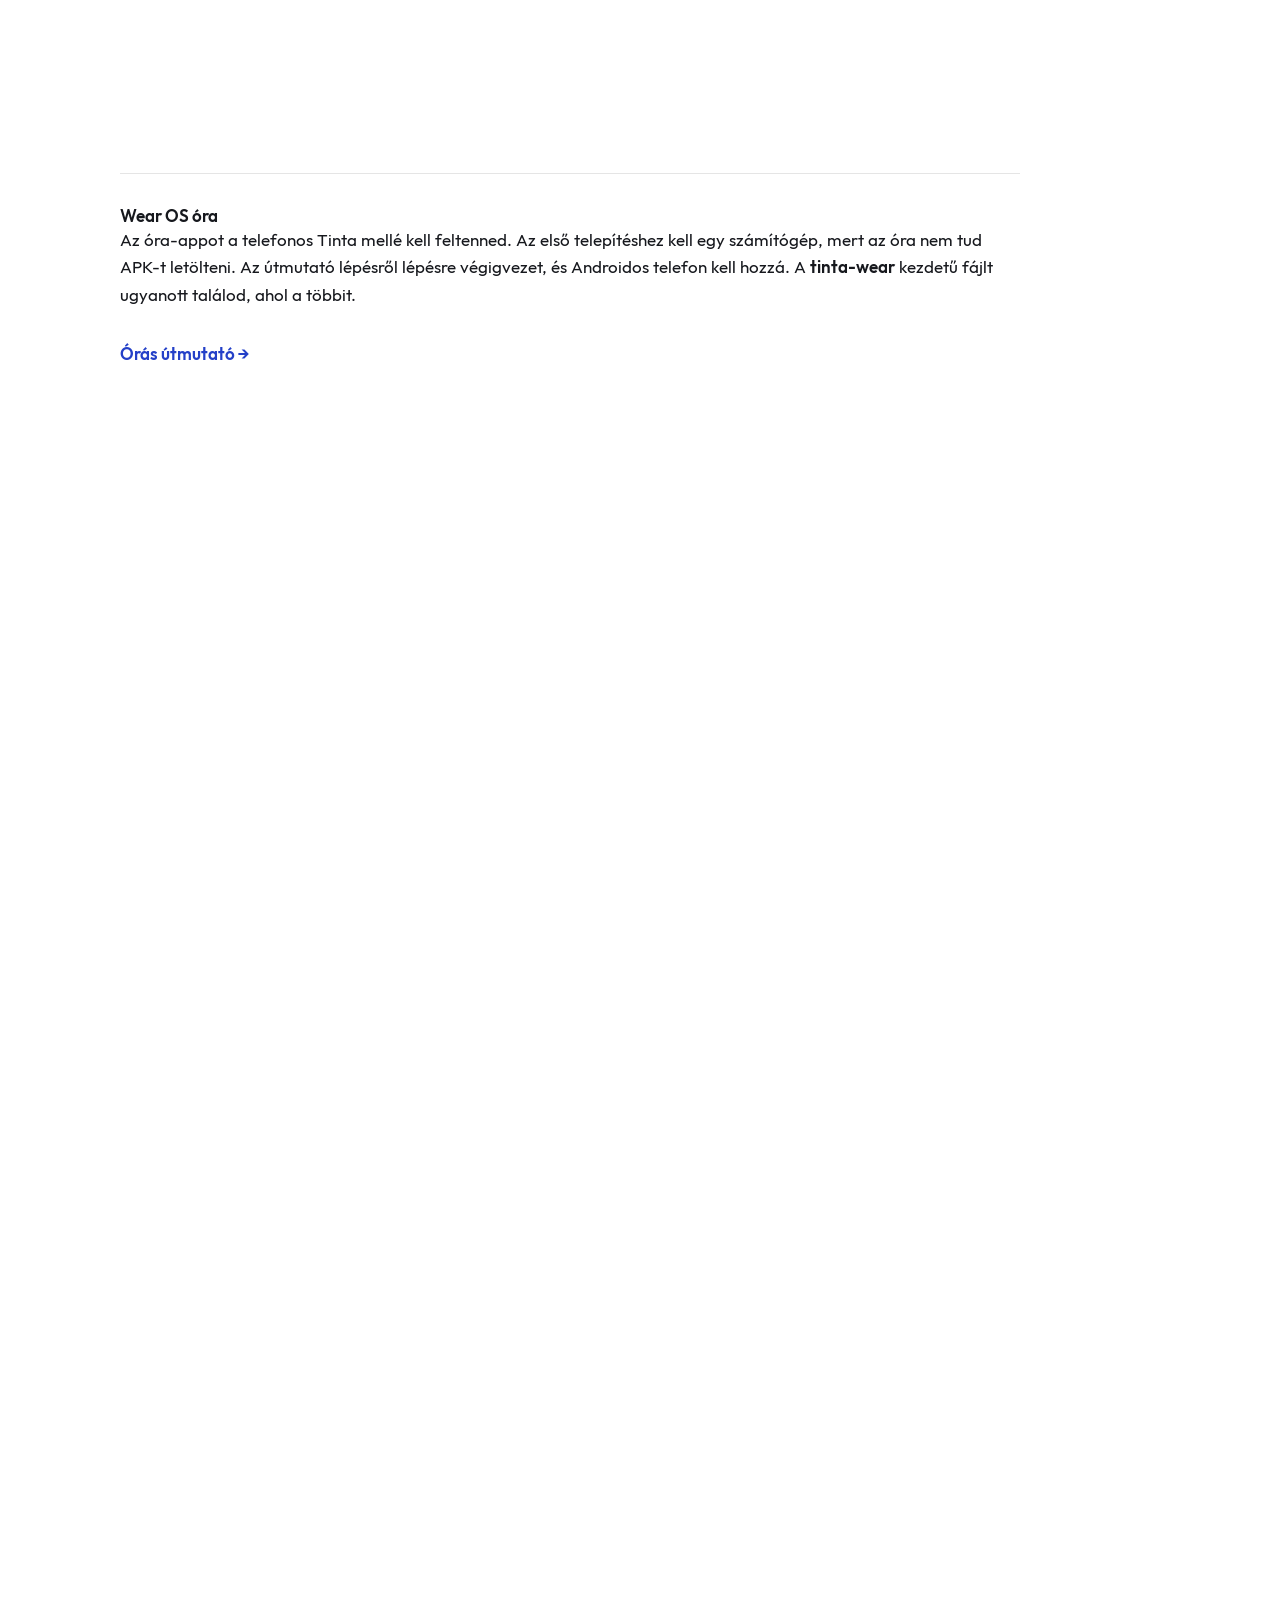
==== commit 2cd1e2c9: "GYIK: Ugyanaz a Tinta, mint a Tinta Napló? Co-Authored-By: Claude Opus 5.5 <noreply@anthropic.com>" ====
--- a/index.html
+++ b/index.html
@@ -236,6 +236,10 @@
           <p>Nem. A Tinta független, nem hivatalos, alternatív KRÉTA-kliens. Ugyanazzal a KRÉTA-fiókkal lépsz be, mint az e-KRÉTA weboldalára, és ugyanonnan tölti le az adataidat, ahonnan a hivatalos KRÉTA-app is. Nem áll kapcsolatban a KRÉTA üzemeltetőjével (Educational Development Informatikai Zrt., korábban eKRÉTA Informatikai Zrt.), és az nem is támogatja.</p>
         </div>
         <div class="qa">
+          <h3>Ugyanaz a Tinta, mint a Tinta Napló?</h3>
+          <p>Nem. A Tinta Napló egy másik, független KRÉTA-kliens, más fejlesztőtől, és később, 2026 novemberében indult. A Tinta 2026 októbere óta érhető el. A két app nem kapcsolódik egymáshoz, és nem ugyanaz a kódjuk.</p>
+        </div>
+        <div class="qa">
           <h3>Biztonságos? Látja valaki a jelszavam?</h3>
           <p>A belépéshez a Tinta az appon belül megnyitja a KRÉTA hivatalos bejelentkezési oldalát (<span class="nowrap">idp.e-kreta.hu</span>), ott adod meg a jelszavad. A Tinta nem kéri el, nem menti el és sehova nem küldi tovább, ezt a nyilvános forráskódban bárki ellenőrizheti. Az adataid titkosítva, csak a telefonod és a KRÉTA szerverei között utaznak. Nincs köztes szerver, és nem figyelem, mit csinálsz az appban.</p>
         </div>
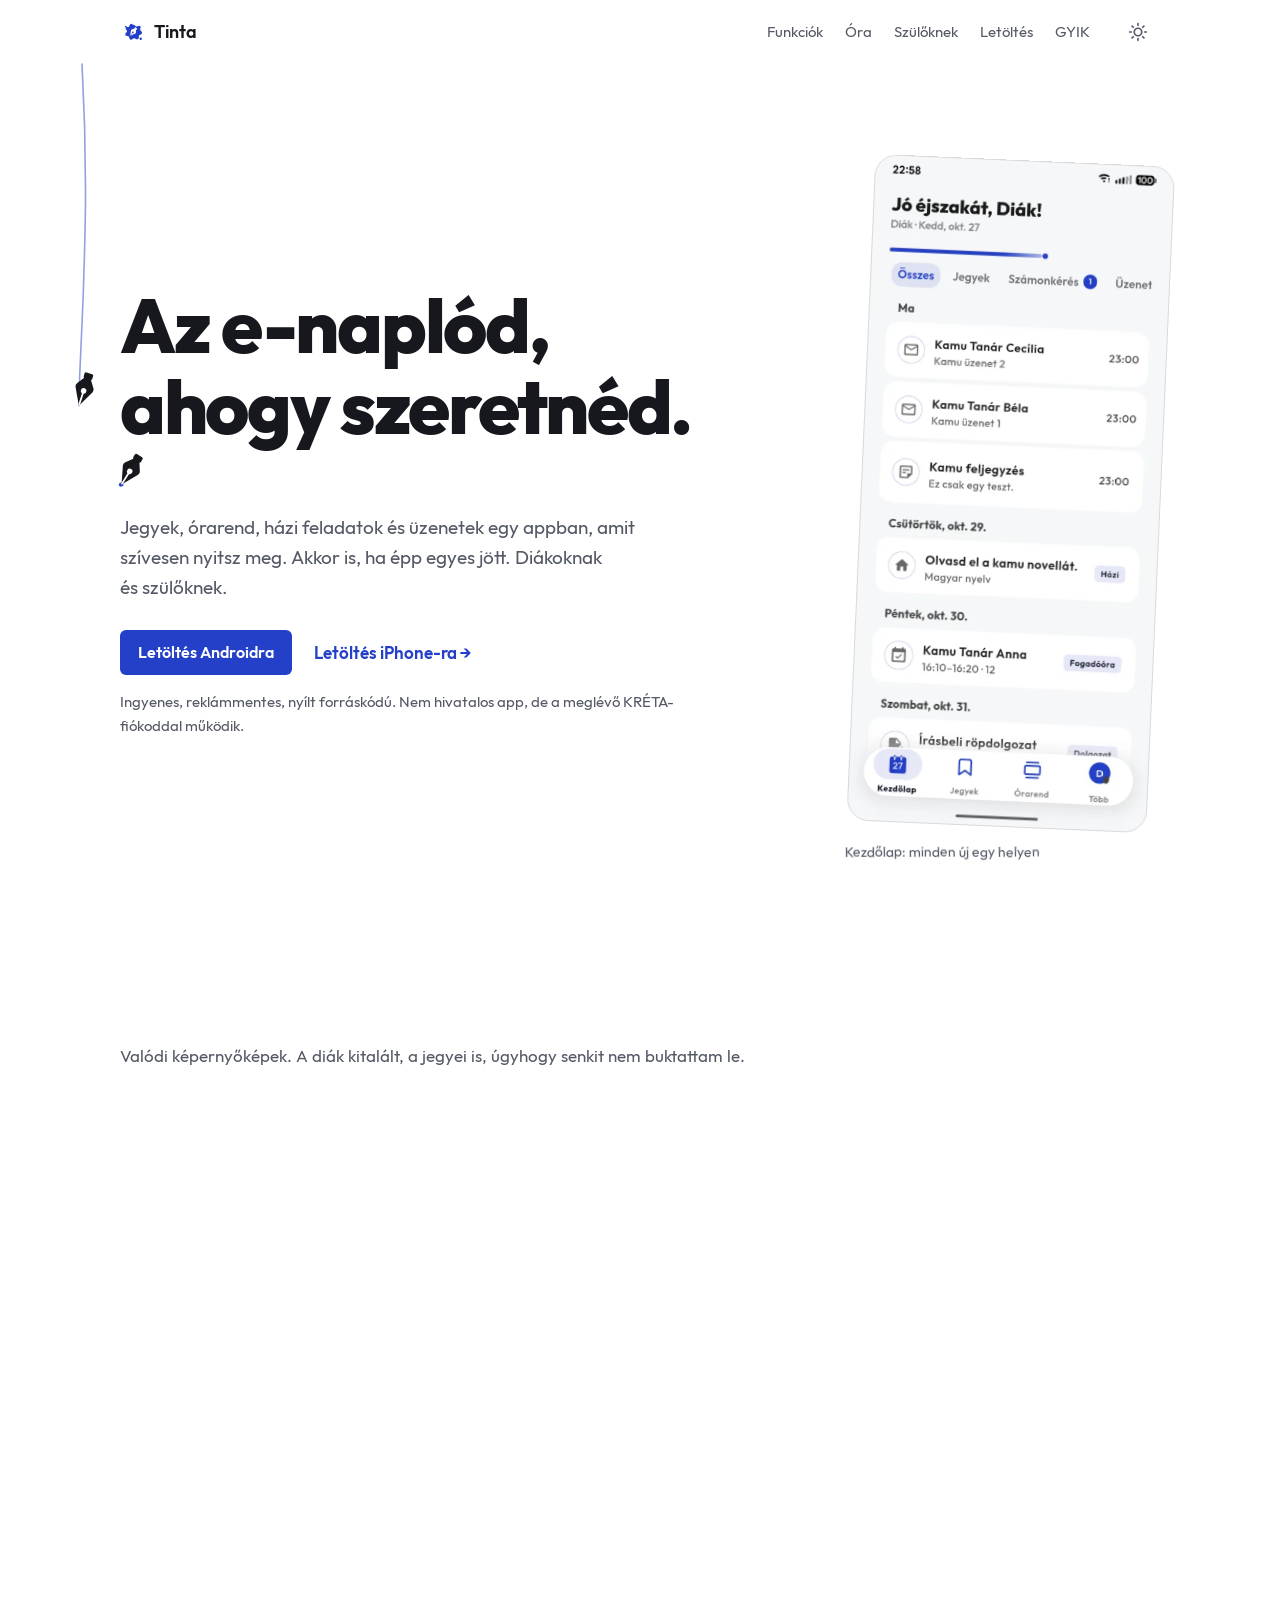
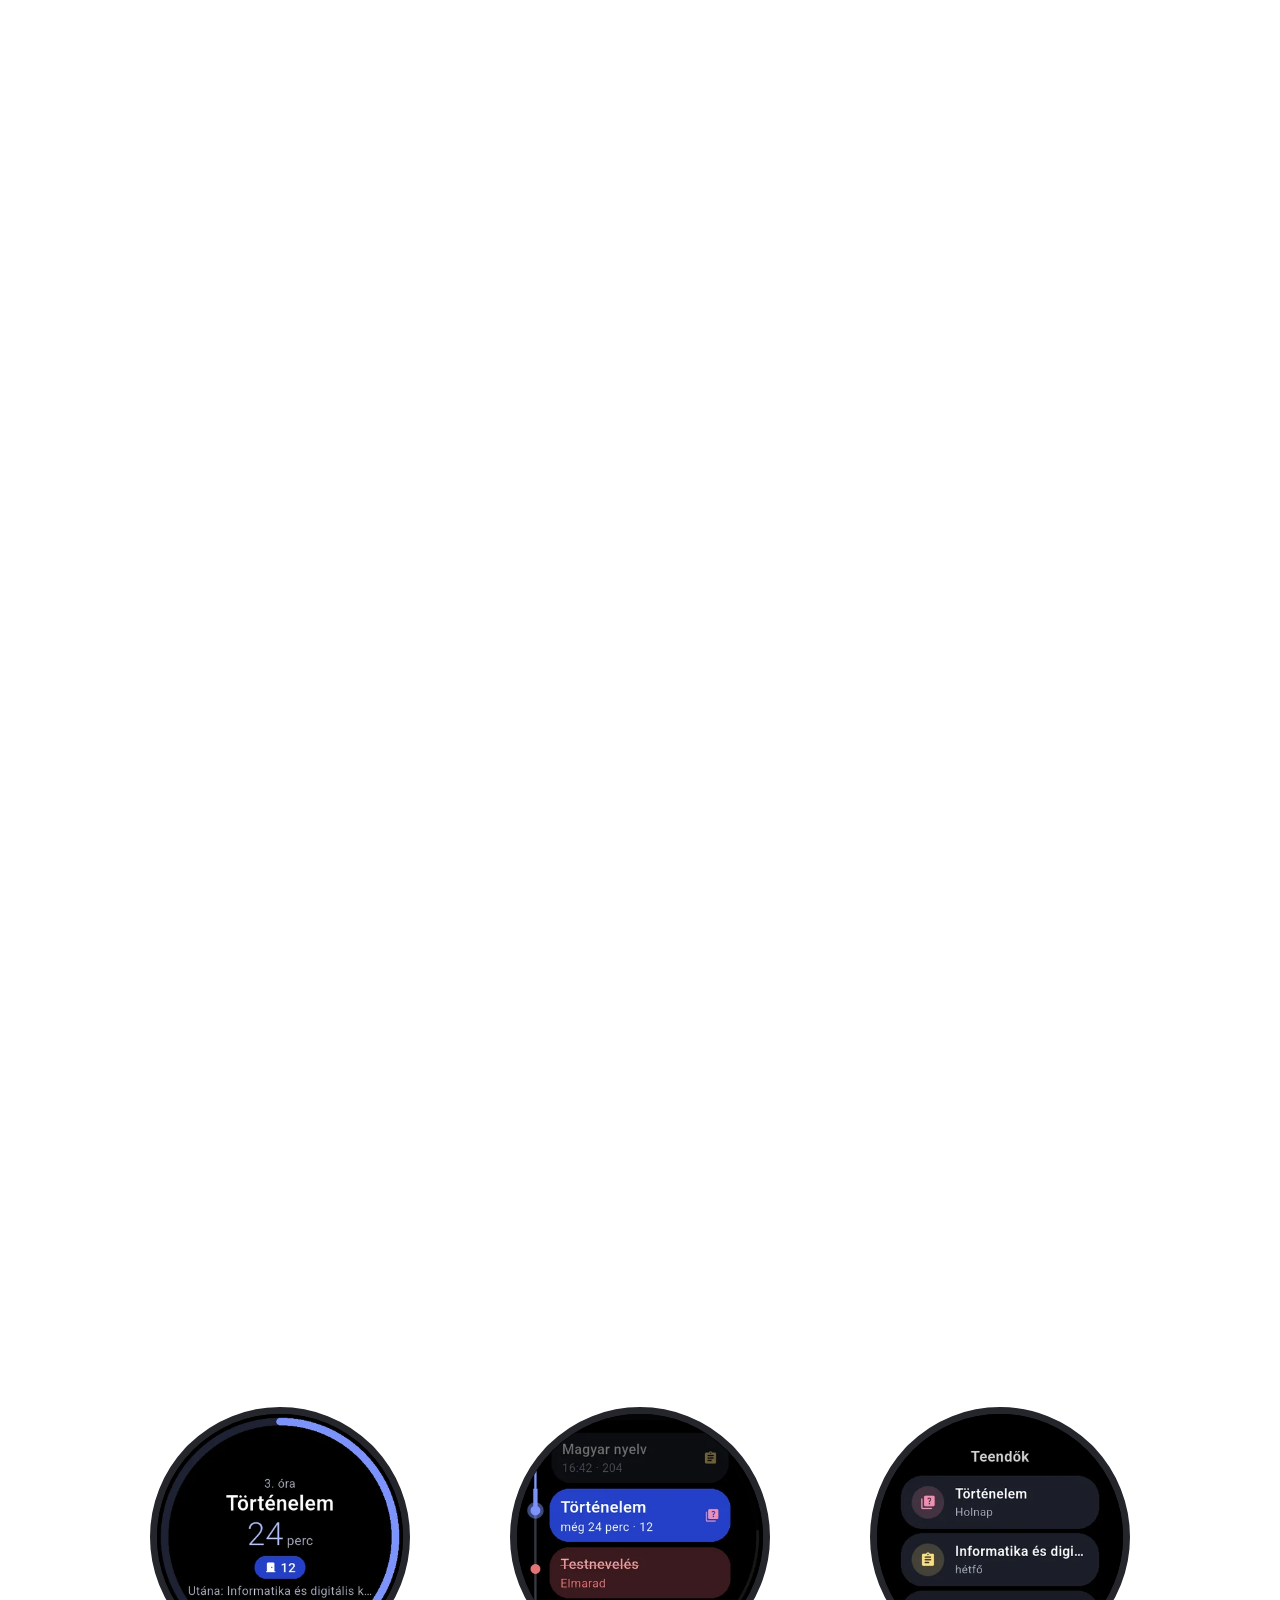
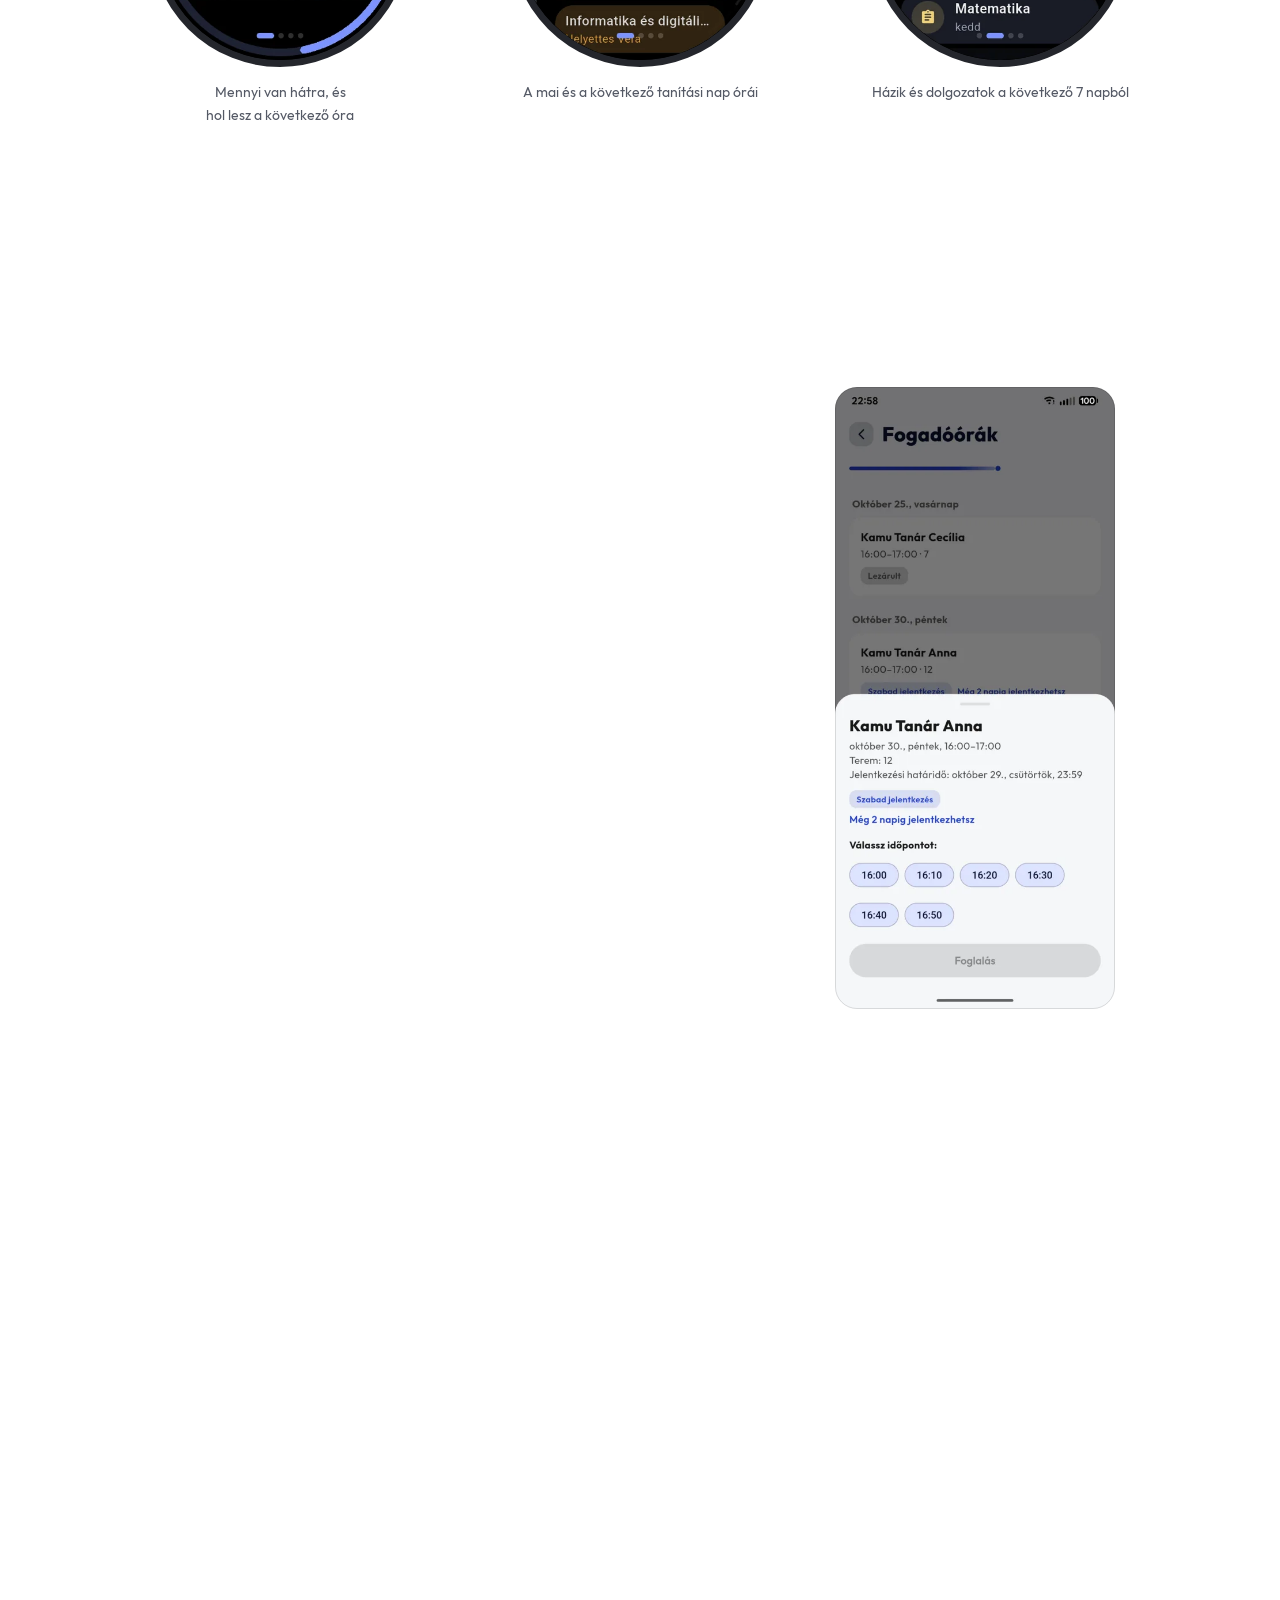
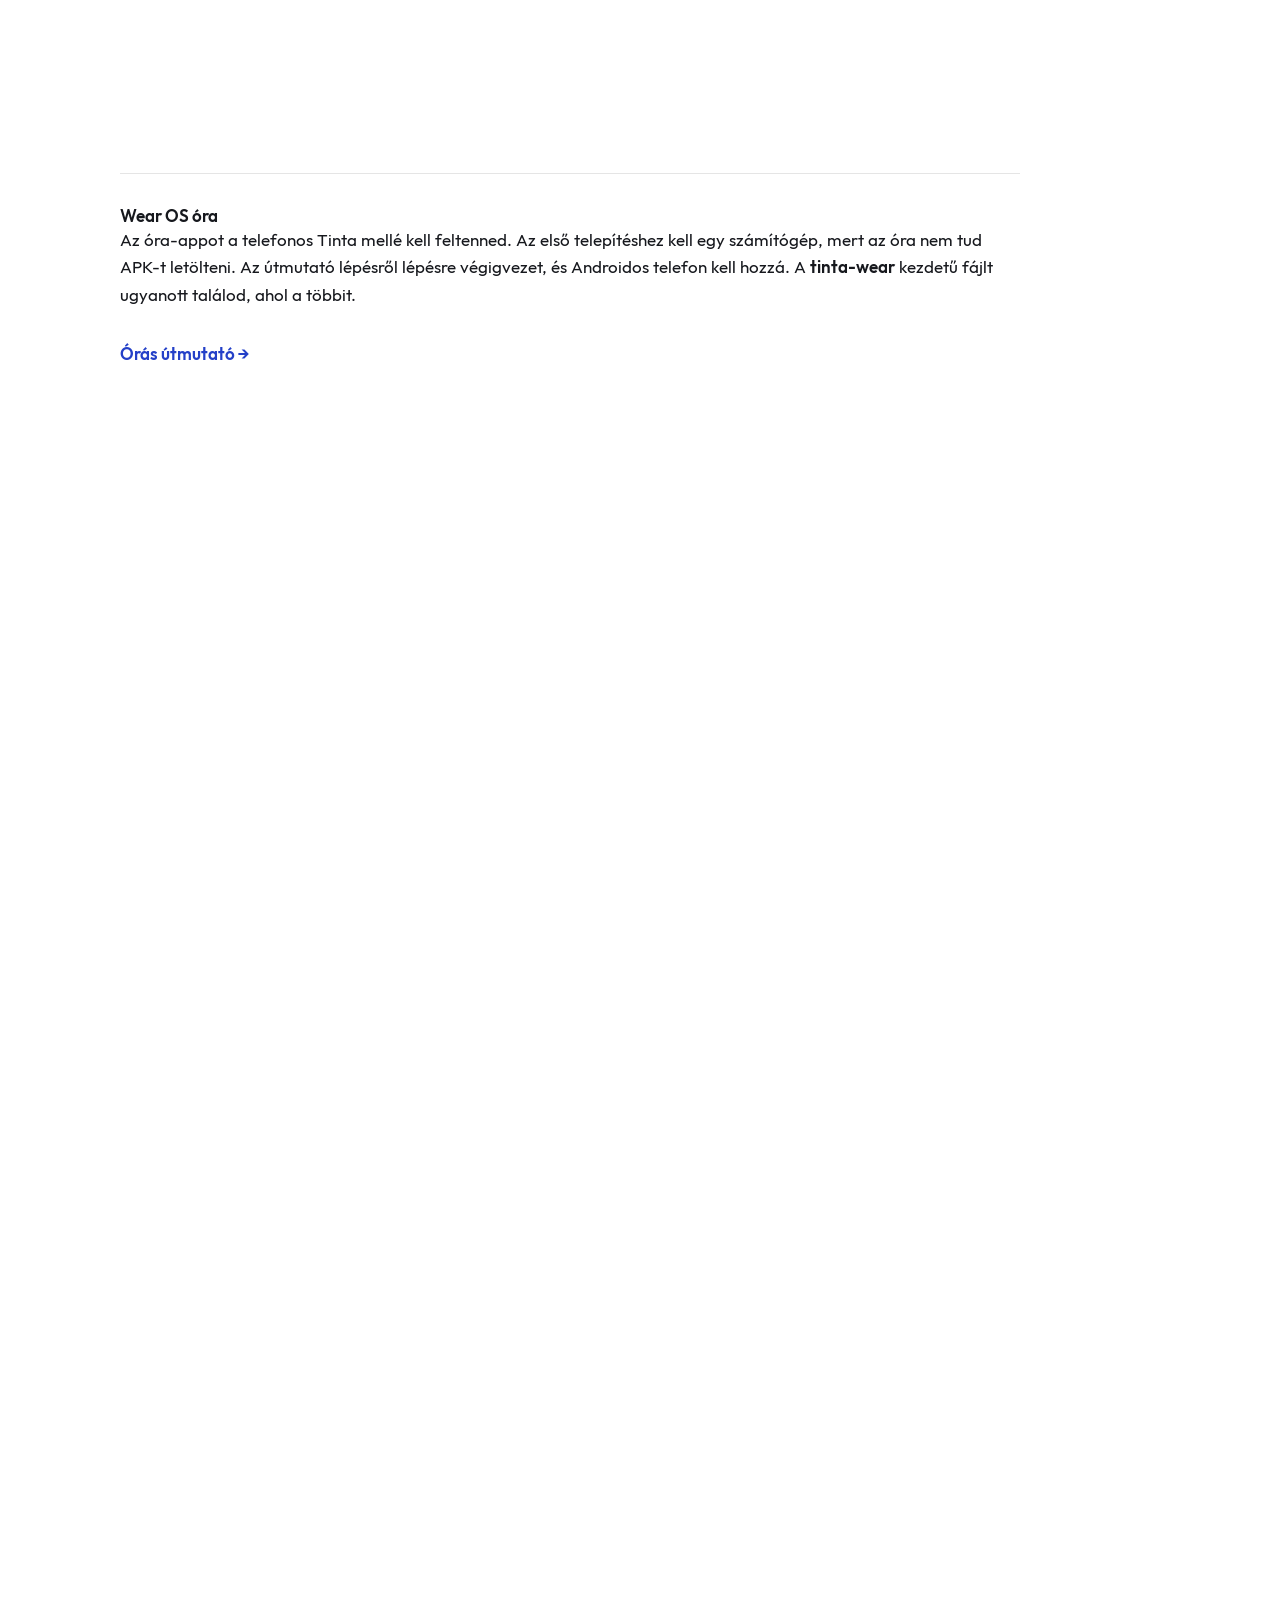
==== commit 63293189: "GYIK: nofollow link a Tinta Napló repójára Co-Authored-By: Claude Opus 5.5 <noreply@anthropic.com>" ====
--- a/index.html
+++ b/index.html
@@ -237,7 +237,7 @@
         </div>
         <div class="qa">
           <h3>Ugyanaz a Tinta, mint a Tinta Napló?</h3>
-          <p>Nem. A Tinta Napló egy másik, független KRÉTA-kliens, más fejlesztőtől, és később, 2026 novemberében indult. A Tinta 2026 októbere óta érhető el. A két app nem kapcsolódik egymáshoz, és nem ugyanaz a kódjuk.</p>
+          <p>Nem. A Tinta Napló egy másik, független KRÉTA-kliens, <a href="https://github.com/mlnlbrt10/tinta-naplo" rel="nofollow noopener">más fejlesztőtől</a>, és később, 2026 novemberében indult. A Tinta 2026 októbere óta érhető el. A két app nem kapcsolódik egymáshoz, és nem ugyanaz a kódjuk.</p>
         </div>
         <div class="qa">
           <h3>Biztonságos? Látja valaki a jelszavam?</h3>
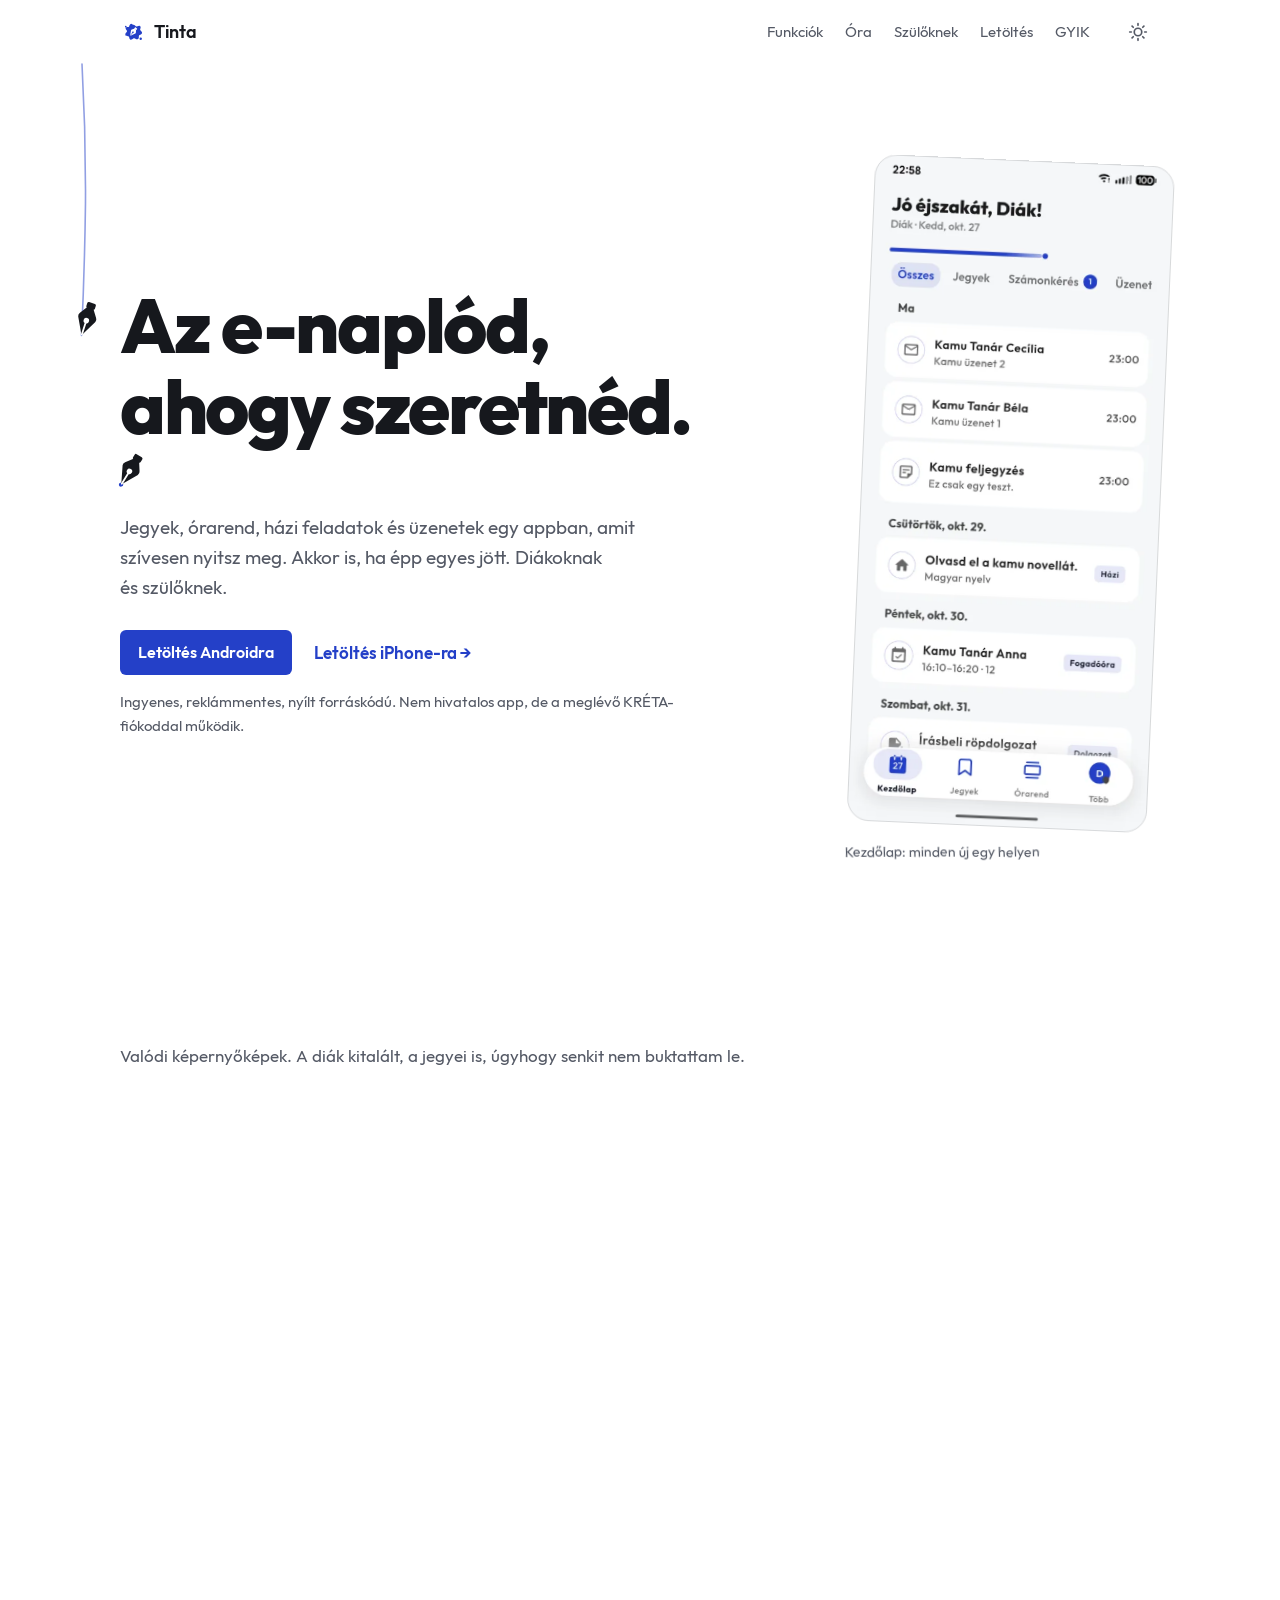
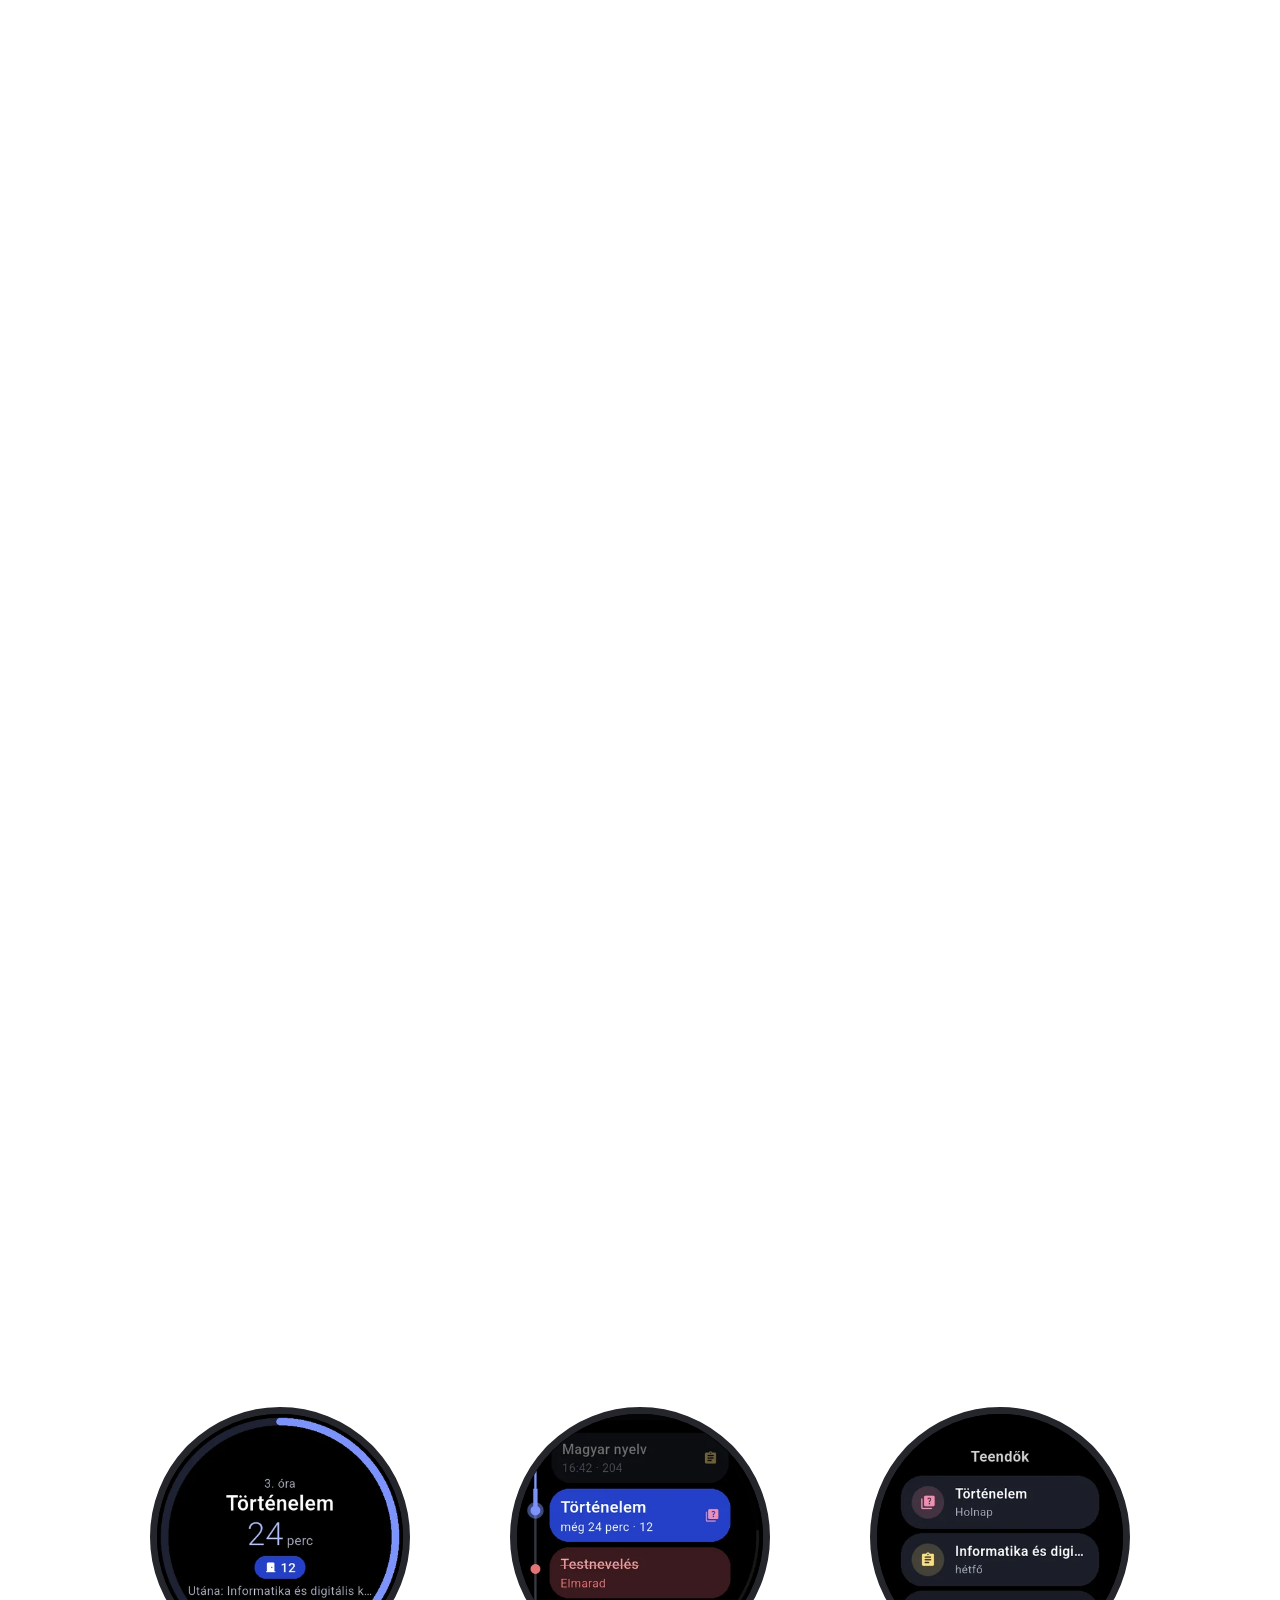
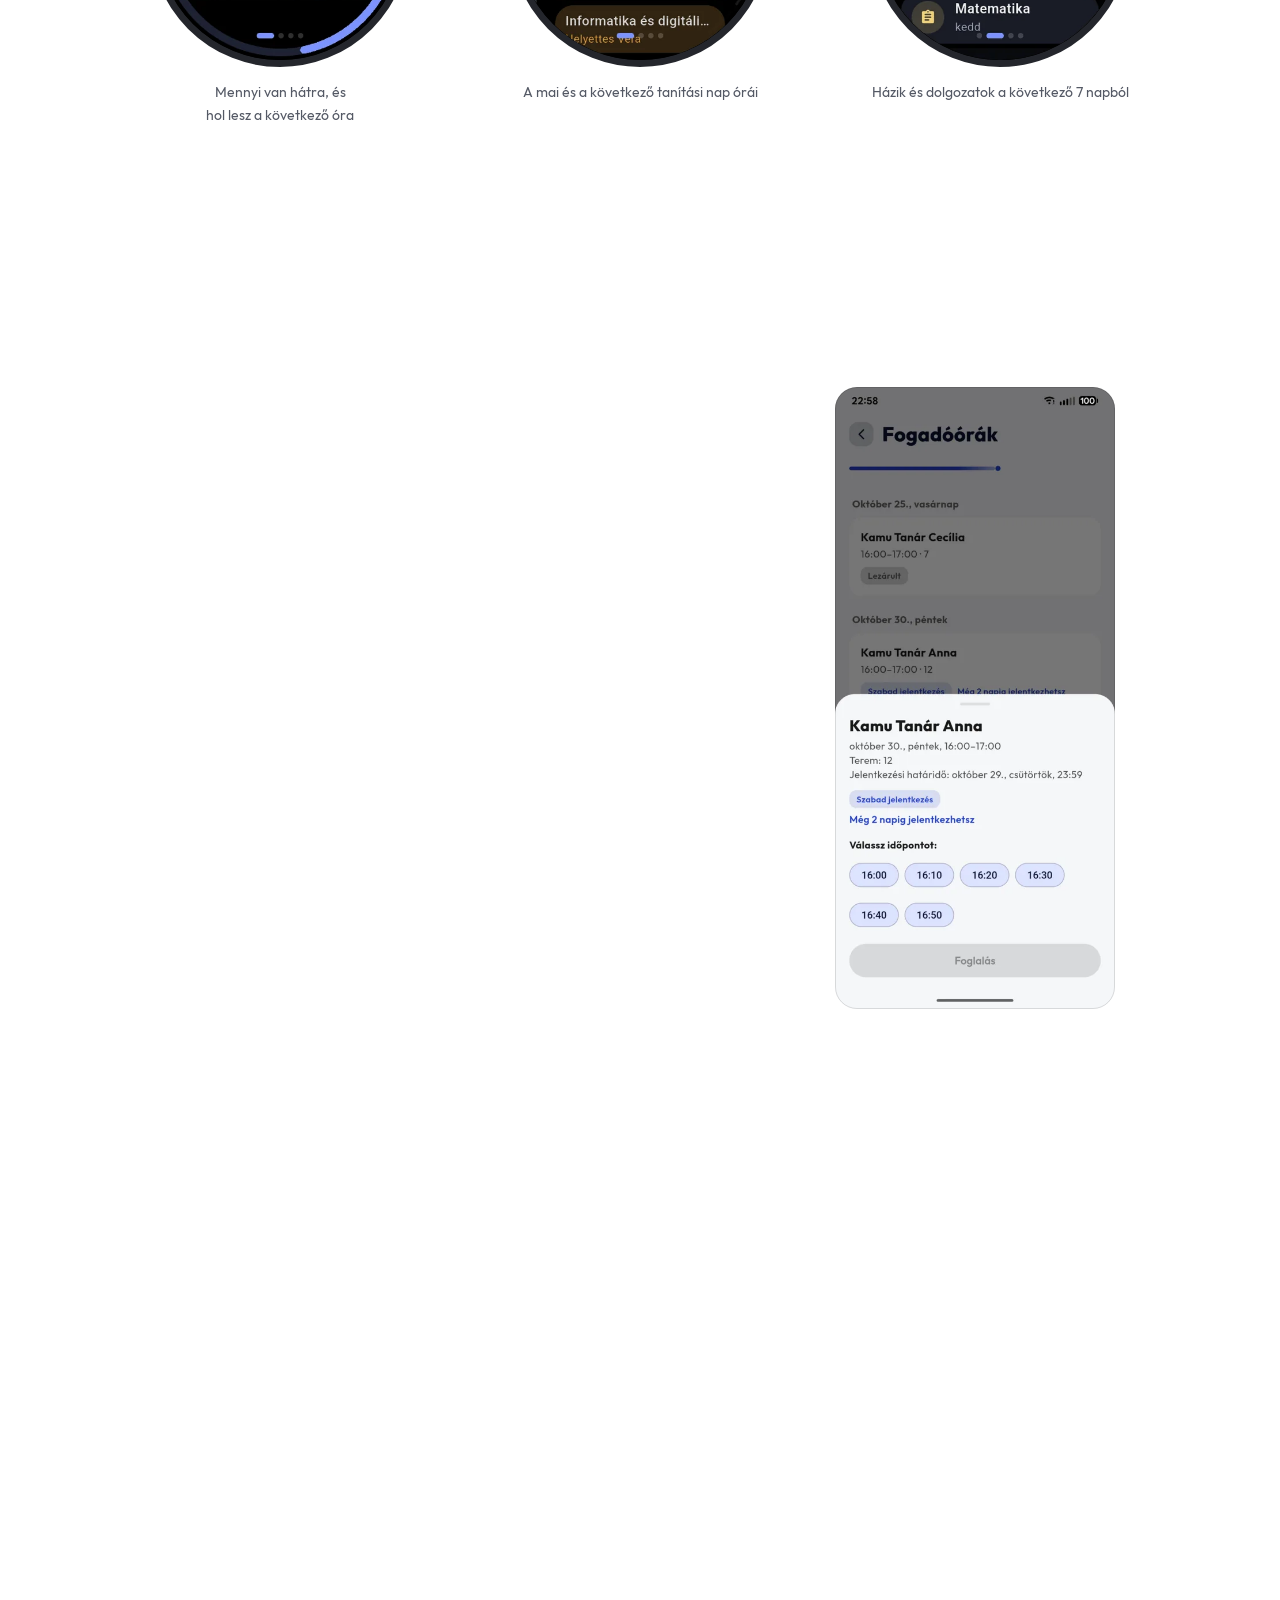
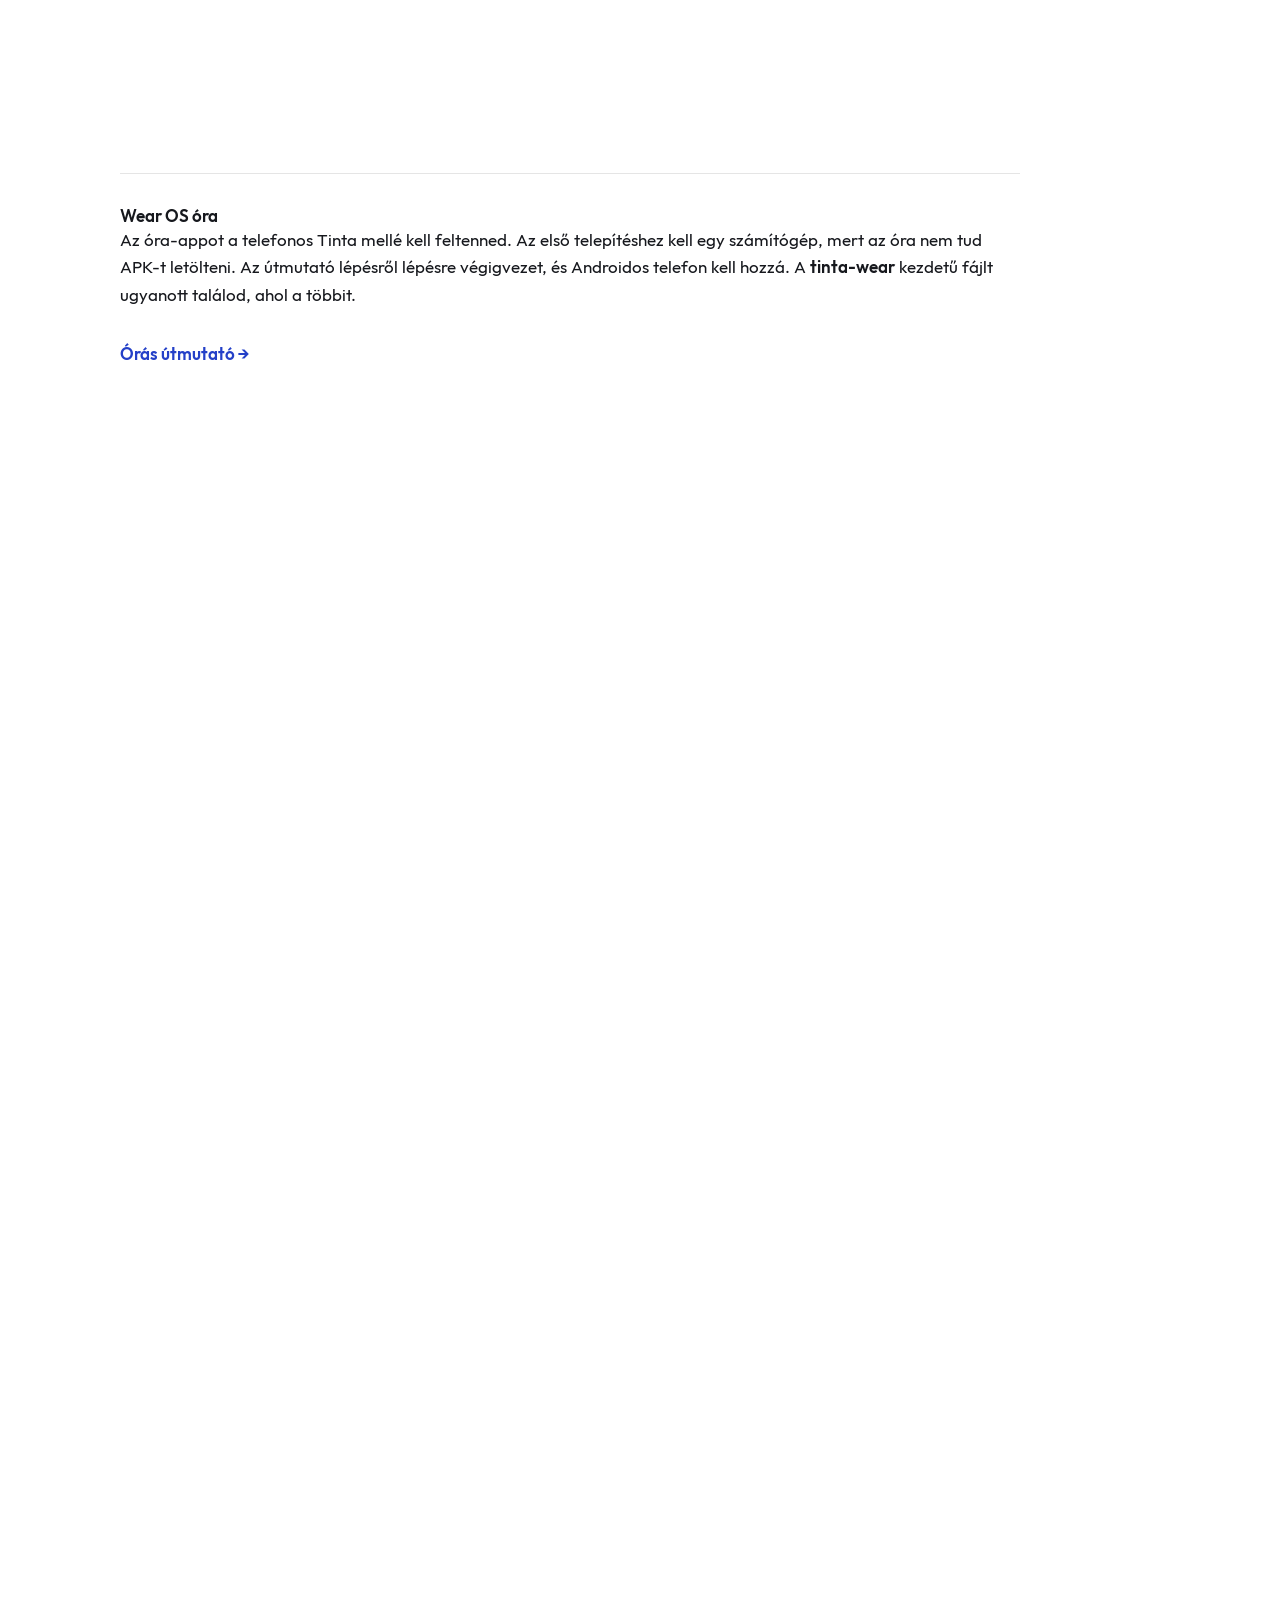
==== commit a7713498: "GYIK: Tinta Napló – pontos dátumok és az ikon hasonlósága Co-Authored-By: Claude Opus 5.5 <noreply@a" ====
--- a/index.html
+++ b/index.html
@@ -237,7 +237,7 @@
         </div>
         <div class="qa">
           <h3>Ugyanaz a Tinta, mint a Tinta Napló?</h3>
-          <p>Nem. A Tinta Napló egy másik, független KRÉTA-kliens, <a href="https://github.com/mlnlbrt10/tinta-naplo" rel="nofollow noopener">más fejlesztőtől</a>, és később, 2026 novemberében indult. A Tinta 2026 októbere óta érhető el. A két app nem kapcsolódik egymáshoz, és nem ugyanaz a kódjuk.</p>
+          <p>Nem. A Tinta 2026. október 26-án jelent meg, már ezzel a névvel és a tintapacás, tollheggyes ikonnal. A Tinta Napló egy másik, független KRÉTA-kliens, <a href="https://github.com/mlnlbrt10/tinta-naplo" rel="nofollow noopener">más fejlesztőtől</a>: 2026. november 10-én reKRETA néven indult, és november 13-án lett belőle Tinta Napló. Ugyanazon a napon kapta a mostani ikonját is, amely nagyon hasonlít a Tintáéra (fehér tintapaca, benne kivágott töltőtollhegy). A két app nem kapcsolódik egymáshoz, és nem ugyanaz a kódjuk. A Tintát mindig innen vagy a GitHubról (Pacuka/tinta) töltsd le.</p>
         </div>
         <div class="qa">
           <h3>Biztonságos? Látja valaki a jelszavam?</h3>
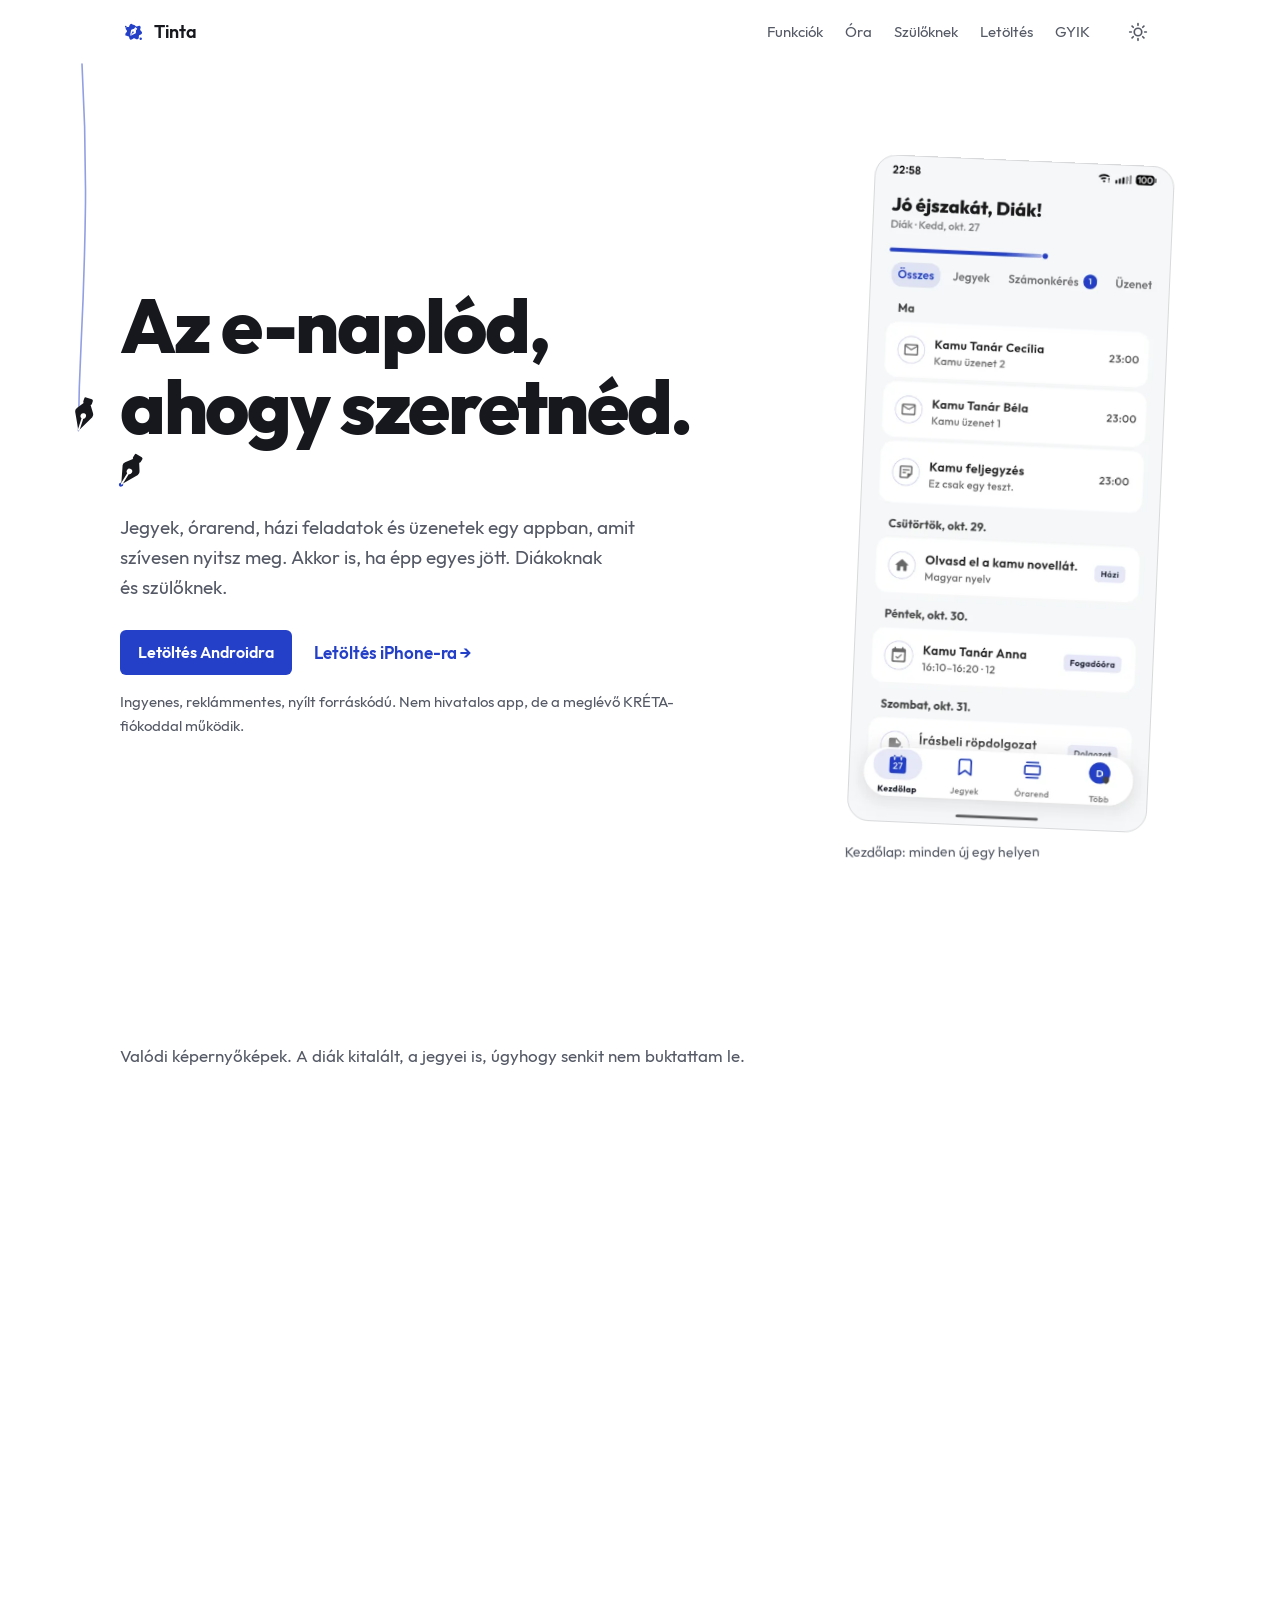
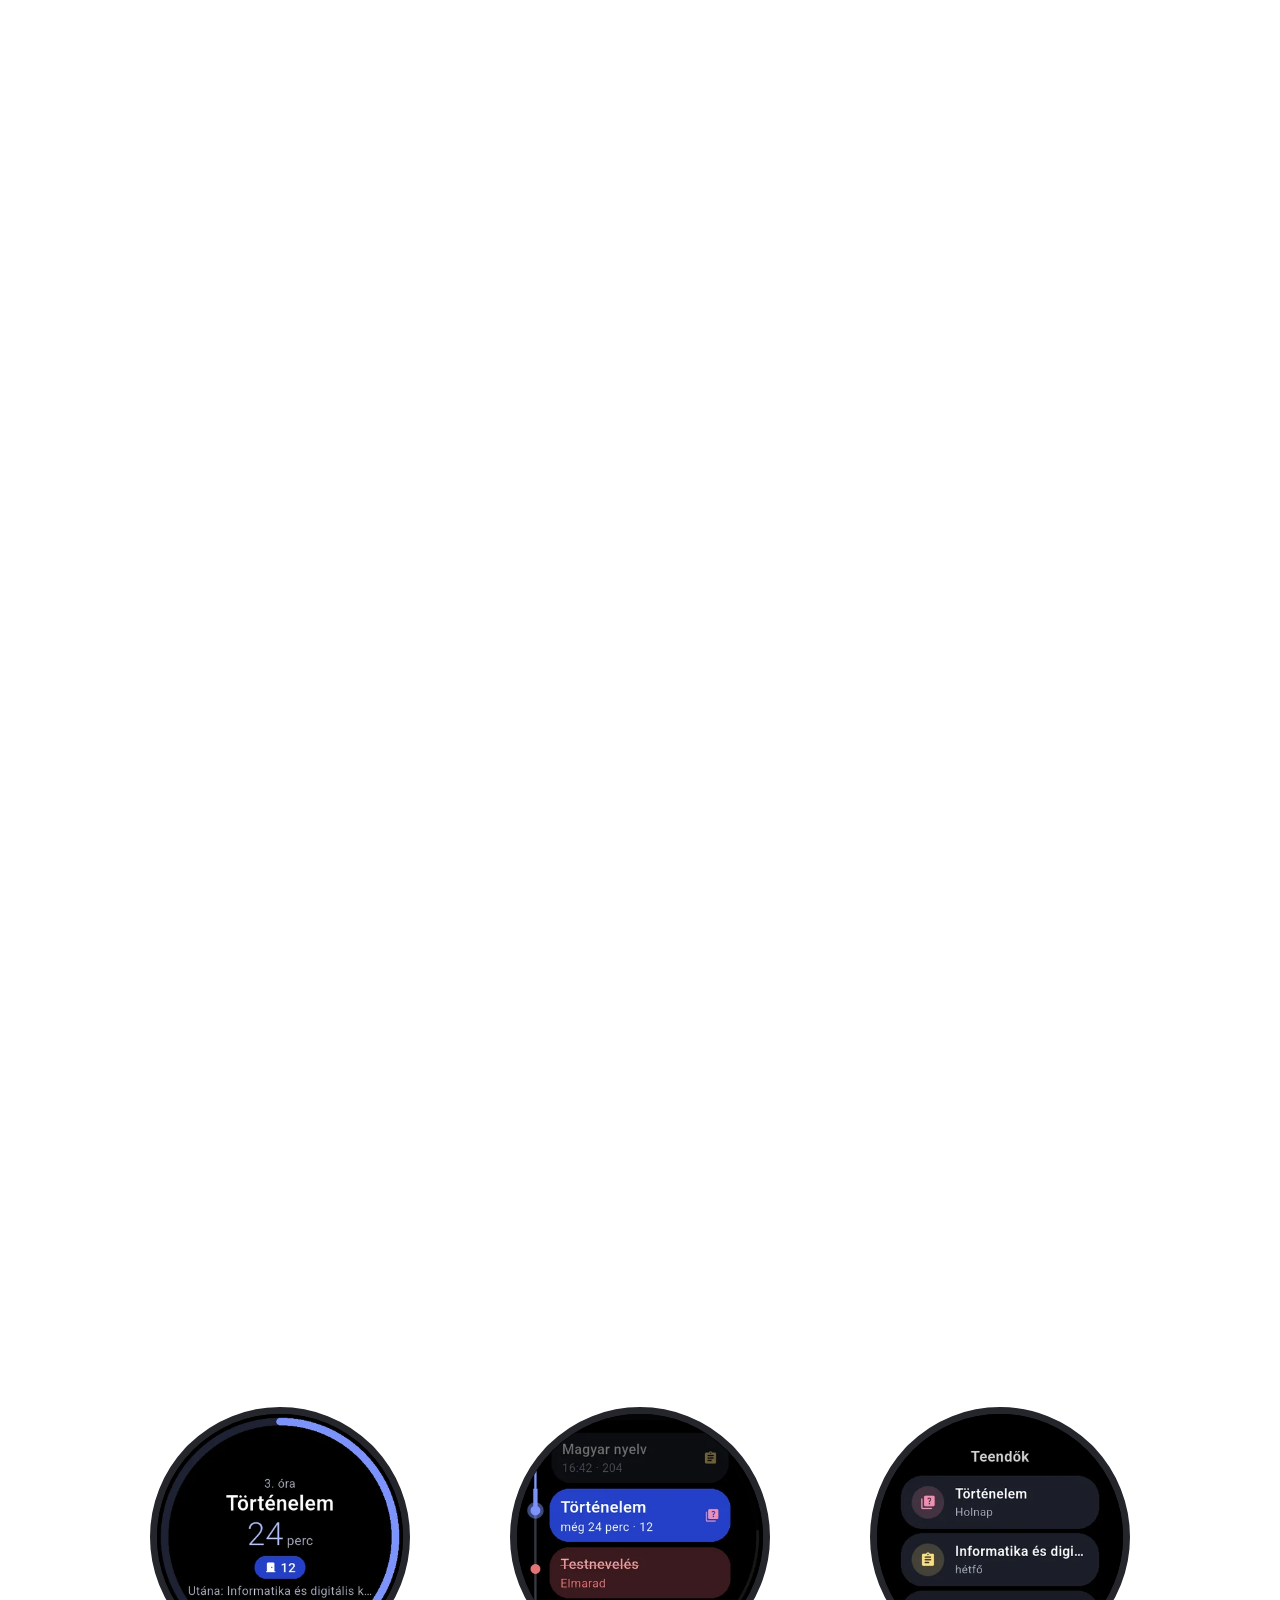
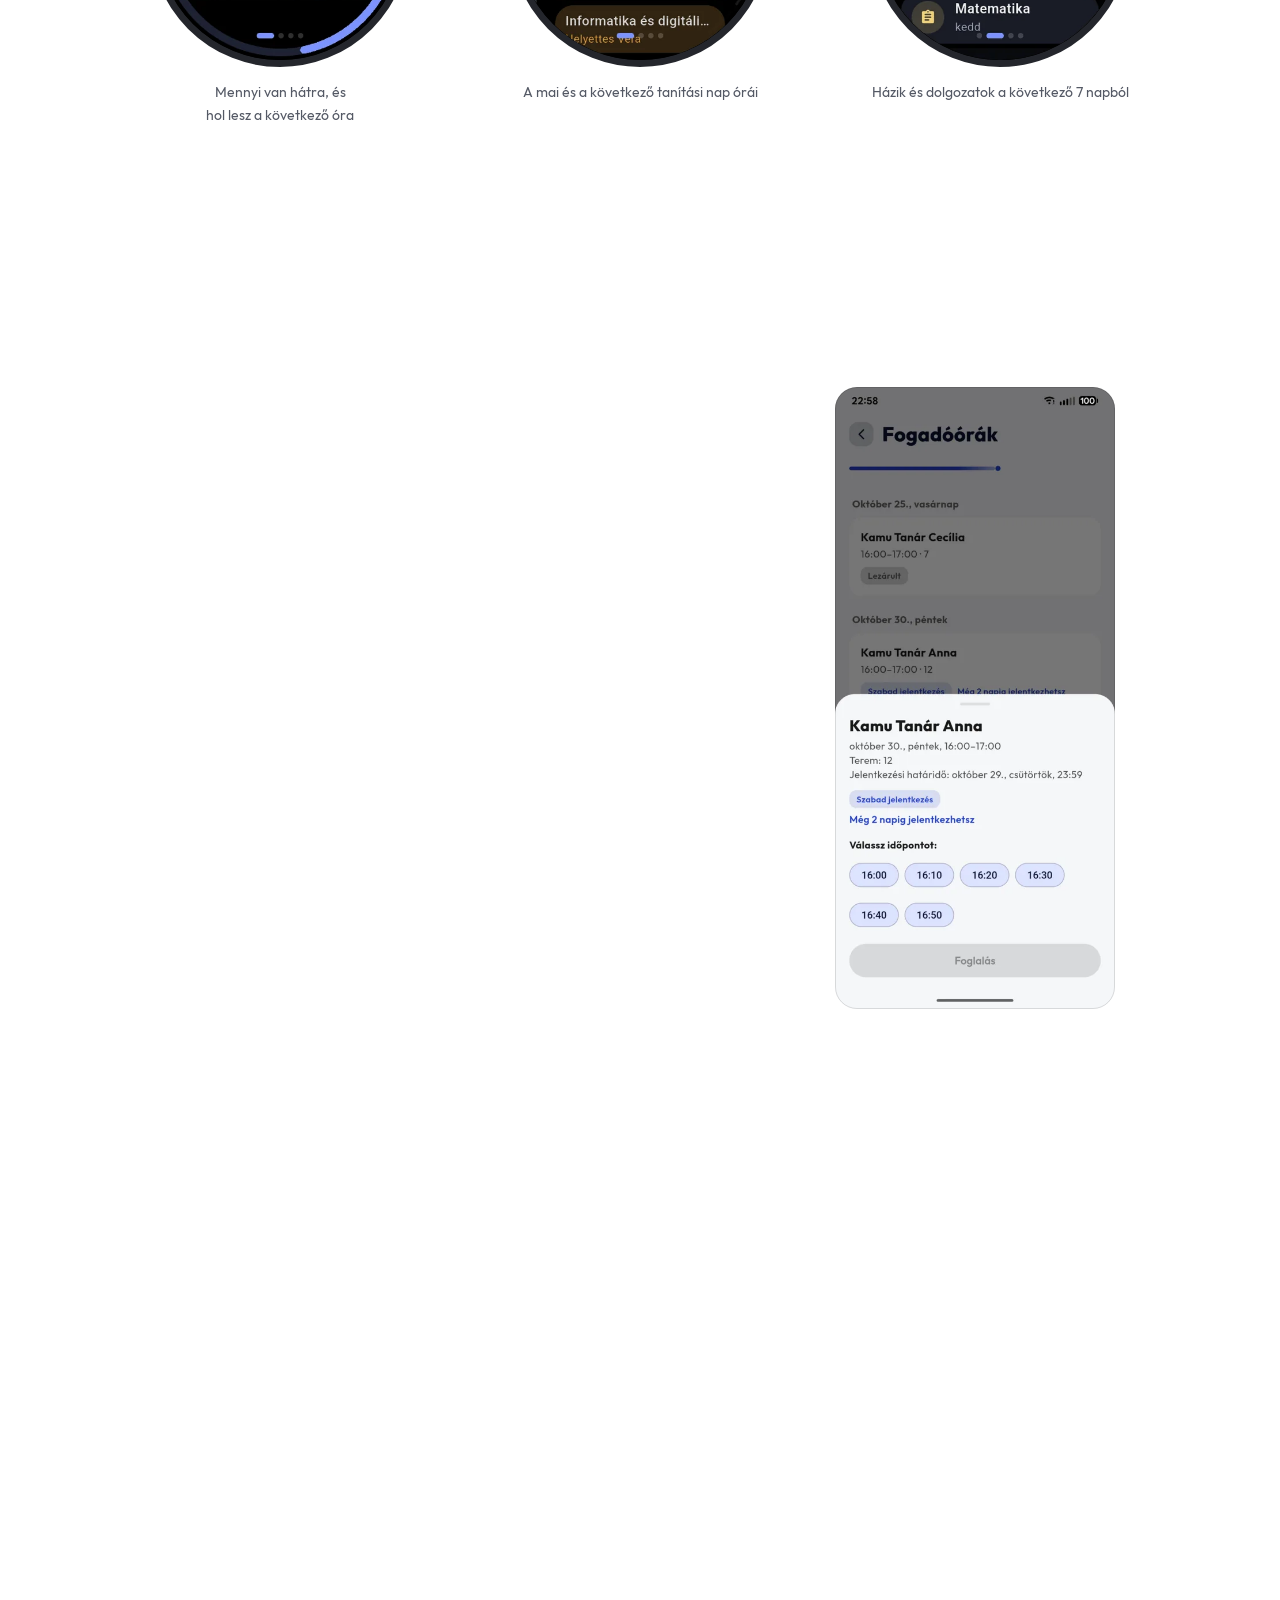
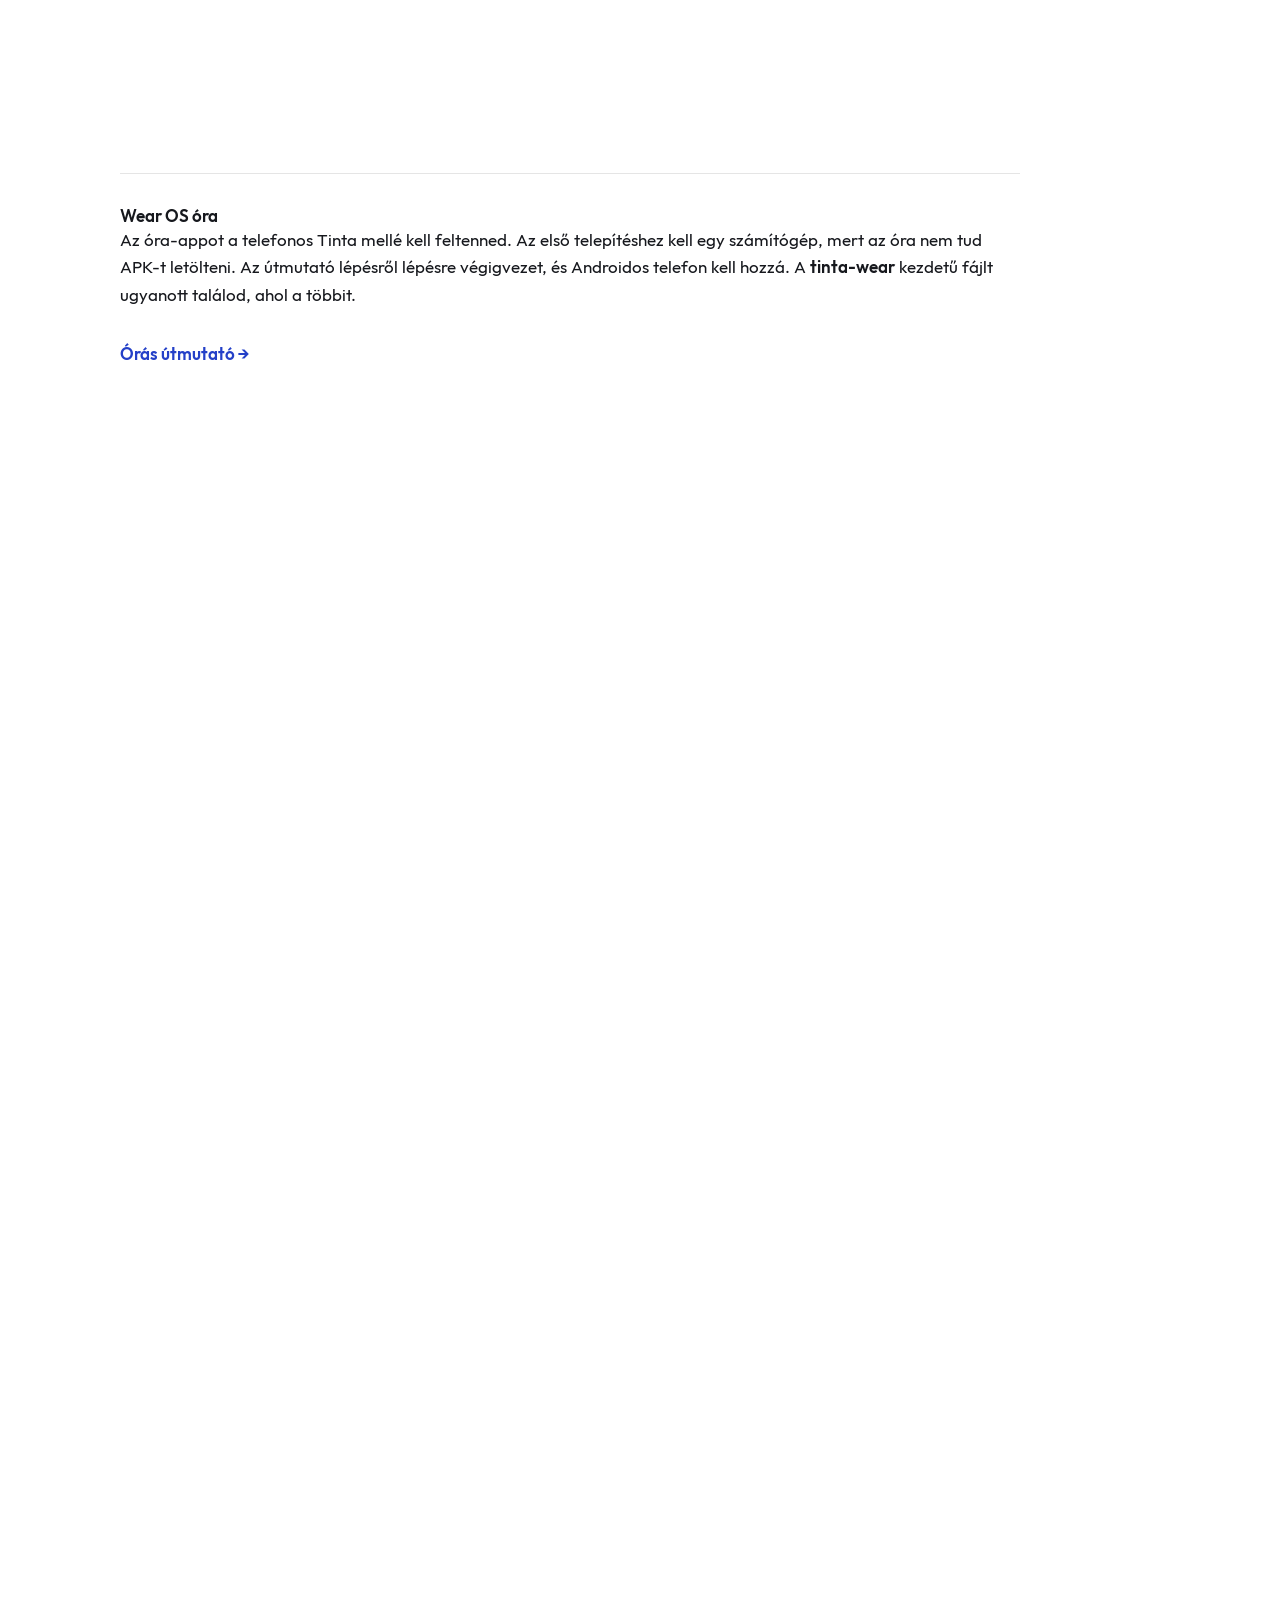
==== commit f948e871: "Letöltés: verzió, méret és AltStore-forrás frissítése" ====
--- a/index.html
+++ b/index.html
@@ -197,7 +197,7 @@
             <li>Nyisd meg a letöltött fájlt, és engedélyezd a telepítést, ha a telefon rákérdez.</li>
           </ol>
           <!-- Kiadáskor frissíteni: verziószám és méret (arm64 APK). -->
-          <p class="platform-actions"><a class="btn btn--primary" href="https://github.com/Pacuka/tinta/releases/latest">Letöltés (GitHub)</a> <span class="dl-meta">v1.7.0 · 14 MB</span></p>
+          <p class="platform-actions"><a class="btn btn--primary" href="https://github.com/Pacuka/tinta/releases/latest">Letöltés (GitHub)</a> <span class="dl-meta">v1.7.1 · 14 MB</span></p>
           <p class="small">Ha új verzió jön ki, az app szól, és pár koppintással frissítheted.</p>
           <p class="small">F-Droidot használsz? <a href="https://fdroid.link/#https://tinta.pacuka.hu/fdroid/repo?fingerprint=7332B48B129B1CCF4725B177BD5091FEB39F1C6BF50FBC69EE1B6D5174860196">Ezzel a linkkel</a> hozzáadhatod a Tintát, és onnan is telepítheted, frissítheted.</p>
         </div>
